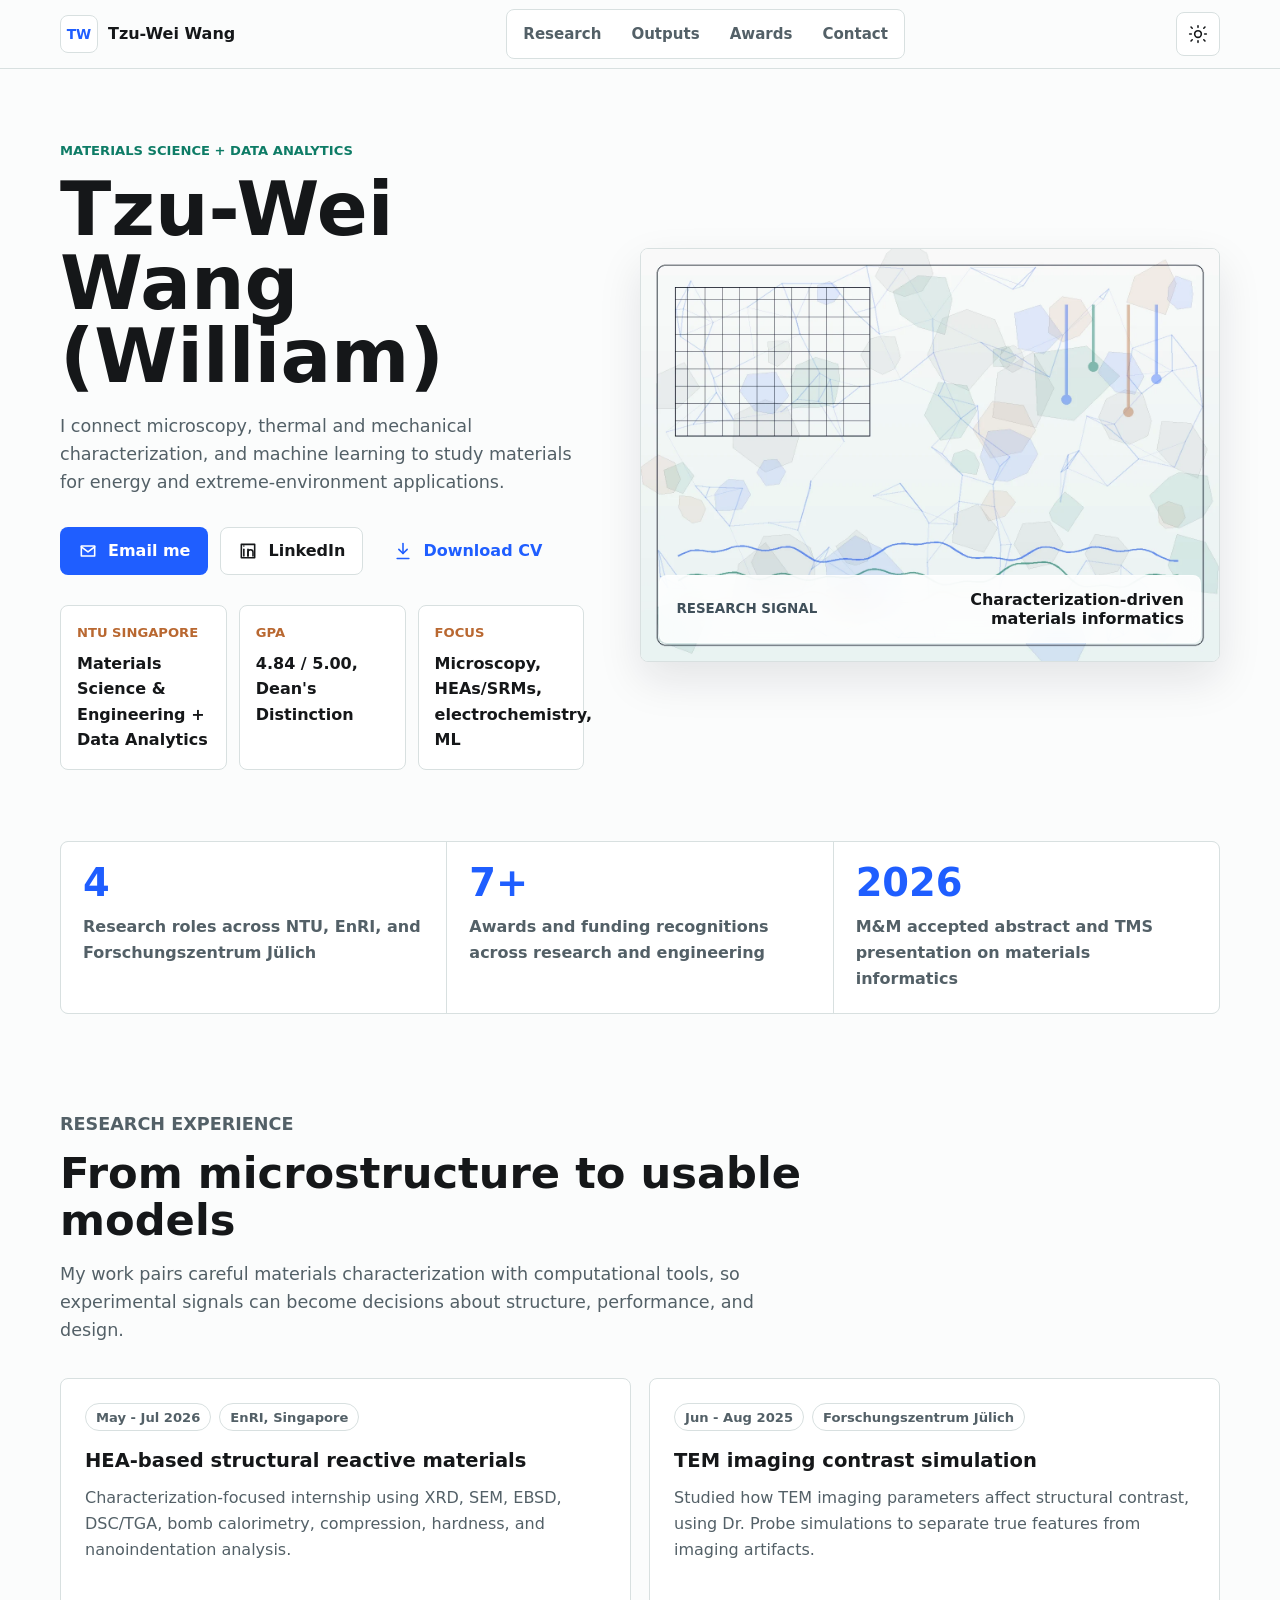
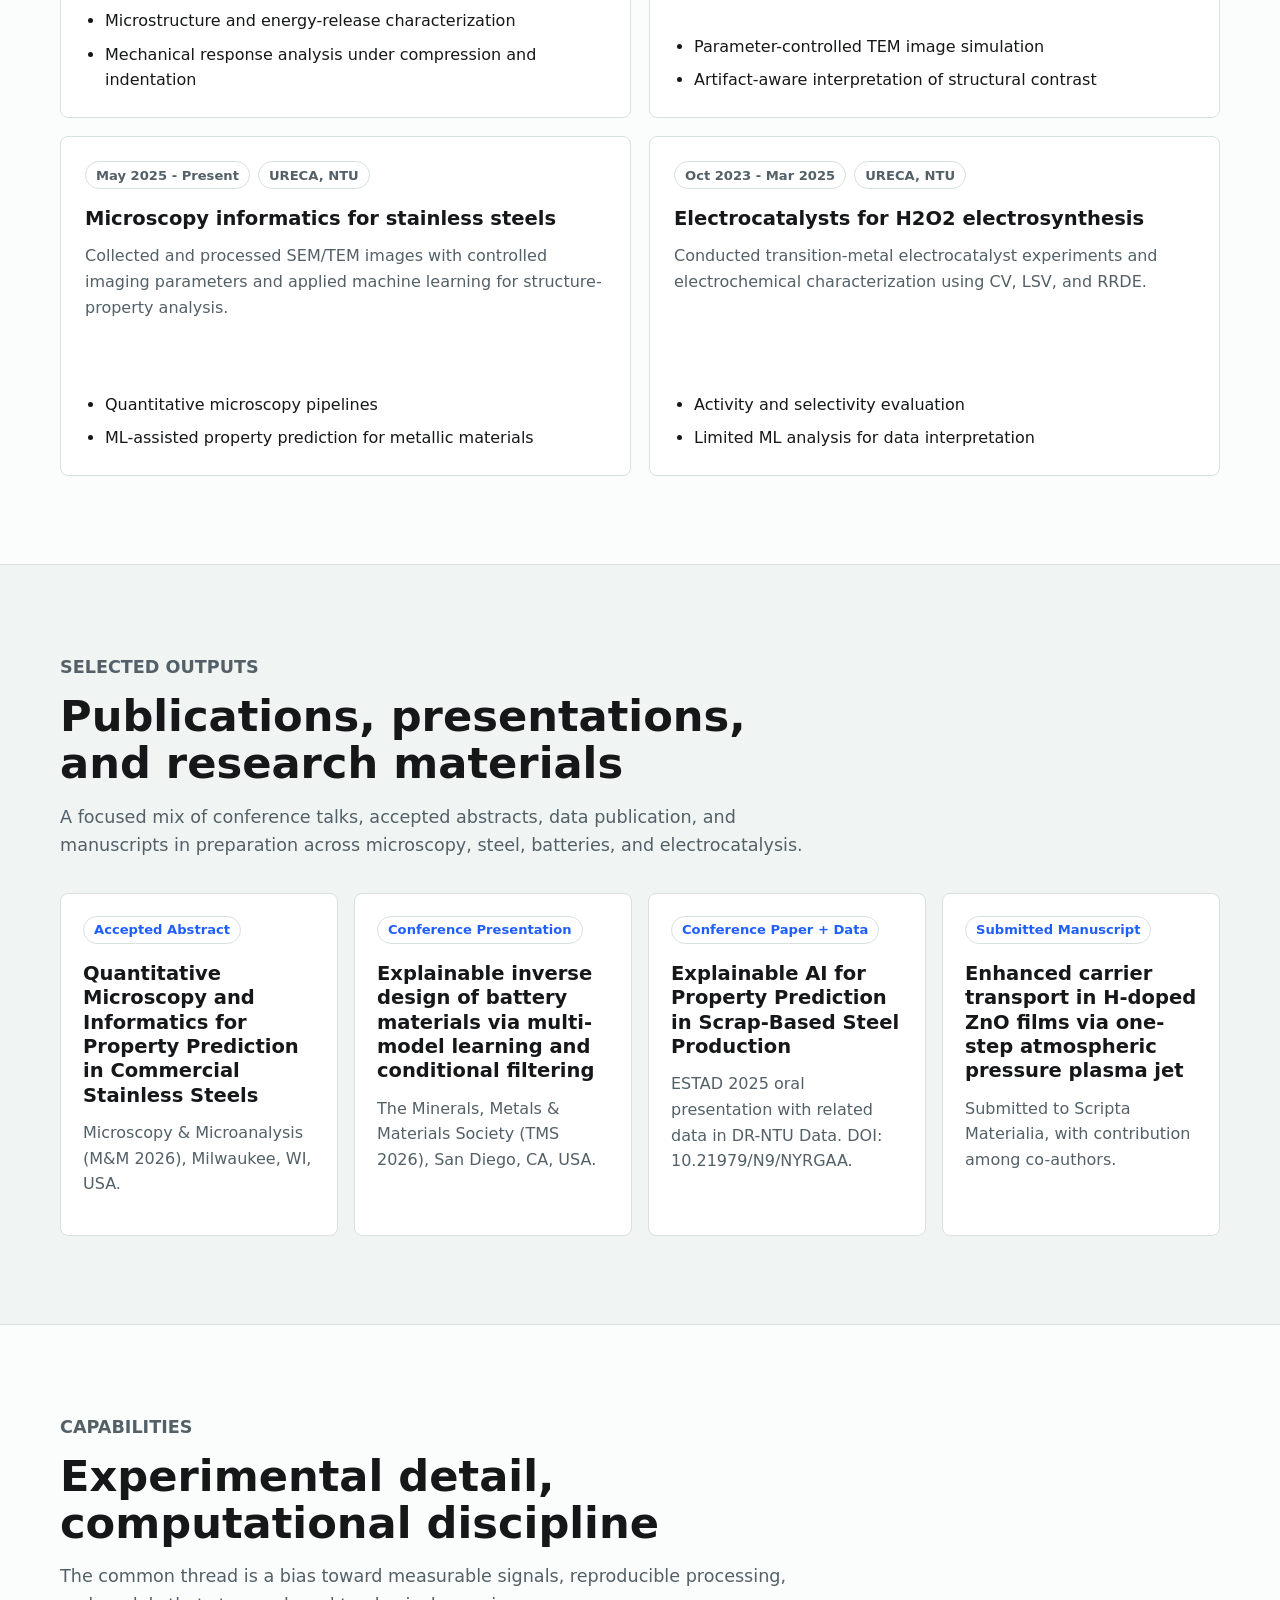
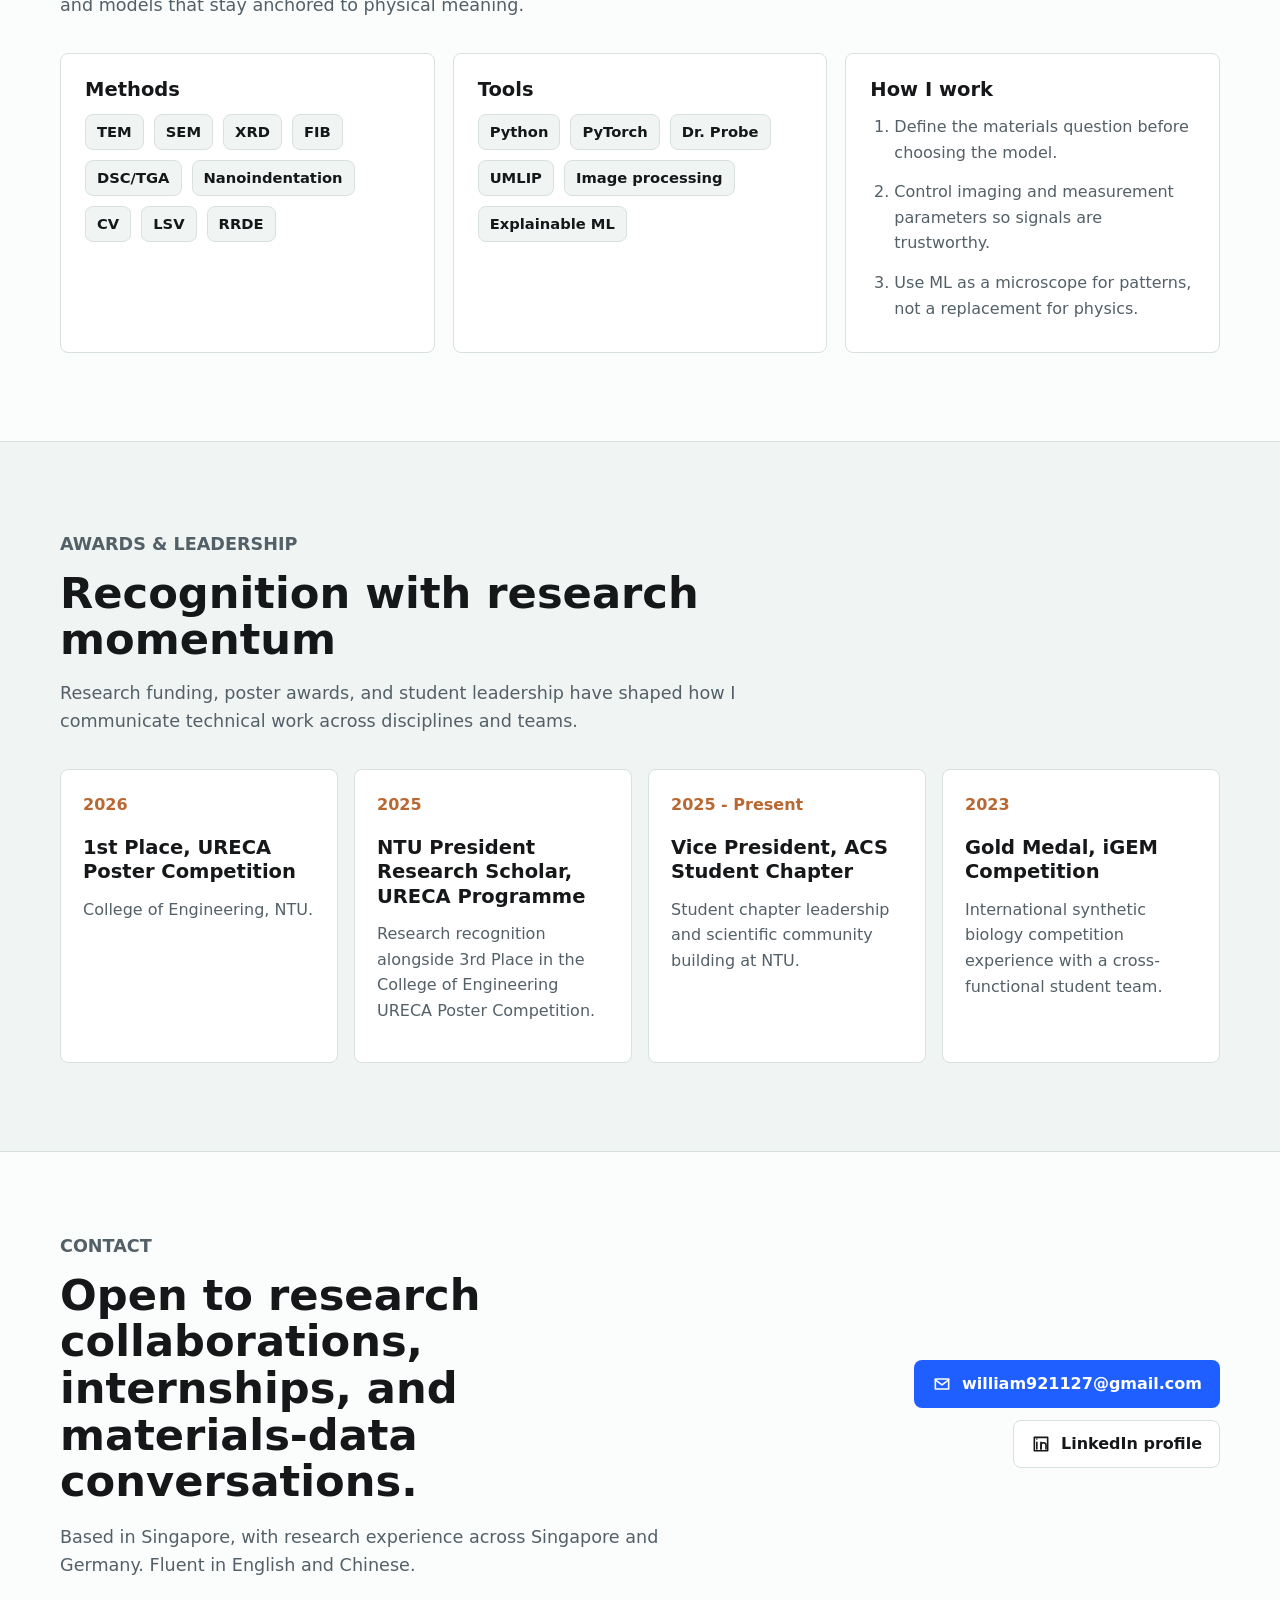
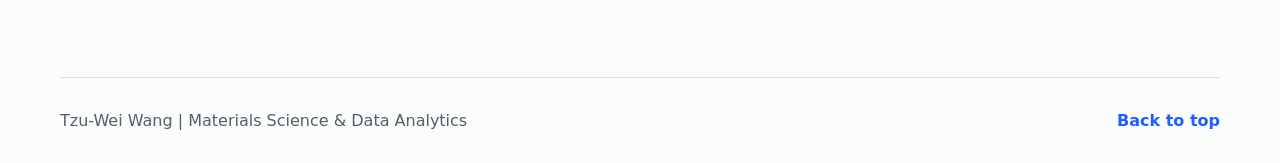
==== index.html @ bc9d13fd "Deploy personal portfolio site" ====
<!doctype html>
<html lang="en" data-theme="light">
  <head>
    <meta charset="utf-8">
    <meta name="viewport" content="width=device-width, initial-scale=1">
    <title>Tzu-Wei Wang | Materials Science & Data Analytics</title>
    <meta
      name="description"
      content="Portfolio of Tzu-Wei Wang, a Materials Science and Data Analytics student focused on microscopy, characterization, and machine learning for energy and extreme-environment materials."
    >
    <link rel="stylesheet" href="styles.css">
  </head>
  <body>
    <a class="skip-link" href="#main">Skip to main content</a>

    <header class="site-header">
      <nav class="nav-shell" aria-label="Primary navigation">
        <a class="brand" href="#top" aria-label="Tzu-Wei Wang home">
          <span class="brand-mark" aria-hidden="true">TW</span>
          <span>Tzu-Wei Wang</span>
        </a>
        <div class="nav-links" aria-label="Page sections">
          <a href="#research">Research</a>
          <a href="#outputs">Outputs</a>
          <a href="#awards">Awards</a>
          <a href="#contact">Contact</a>
        </div>
        <button class="theme-toggle" type="button" aria-label="Switch to dark theme">
          <svg class="icon-sun" viewBox="0 0 24 24" aria-hidden="true">
            <path d="M12 4V2m0 20v-2m8-8h2M2 12h2m14.95-6.95 1.41-1.41M3.64 20.36l1.41-1.41m13.9 0 1.41 1.41M3.64 3.64l1.41 1.41"></path>
            <circle cx="12" cy="12" r="4"></circle>
          </svg>
          <svg class="icon-moon" viewBox="0 0 24 24" aria-hidden="true">
            <path d="M20.4 15.4A8.5 8.5 0 0 1 8.6 3.6 8.5 8.5 0 1 0 20.4 15.4Z"></path>
          </svg>
        </button>
      </nav>
    </header>

    <main id="main">
      <section class="hero section-band" id="top" aria-labelledby="hero-title">
        <div class="hero-copy reveal">
          <p class="eyebrow">Materials Science + Data Analytics</p>
          <h1 id="hero-title">Tzu-Wei Wang (William)</h1>
          <p class="hero-lede">
            I connect microscopy, thermal and mechanical characterization, and machine learning to study materials for energy and extreme-environment applications.
          </p>
          <div class="hero-actions" aria-label="Contact and portfolio actions">
            <a class="button primary" href="mailto:william921127@gmail.com">
              <svg viewBox="0 0 24 24" aria-hidden="true"><path d="M4 6h16v12H4z"></path><path d="m4 7 8 6 8-6"></path></svg>
              Email me
            </a>
            <a class="button secondary" href="https://linkedin.com/in/tzu-wei-wang" target="_blank" rel="noreferrer">
              <svg viewBox="0 0 24 24" aria-hidden="true"><path d="M7 10v8"></path><path d="M7 6v.01"></path><path d="M12 18v-4.5a3 3 0 0 1 6 0V18"></path><path d="M12 10v8"></path><path d="M4 4h16v16H4z"></path></svg>
              LinkedIn
            </a>
            <a class="button ghost" href="assets/tsmc_CV.pdf" download>
              <svg viewBox="0 0 24 24" aria-hidden="true"><path d="M12 3v12"></path><path d="m7 10 5 5 5-5"></path><path d="M5 21h14"></path></svg>
              Download CV
            </a>
          </div>
          <dl class="hero-facts" aria-label="Profile highlights">
            <div>
              <dt>NTU Singapore</dt>
              <dd>Materials Science & Engineering + Data Analytics</dd>
            </div>
            <div>
              <dt>GPA</dt>
              <dd>4.84 / 5.00, Dean's Distinction</dd>
            </div>
            <div>
              <dt>Focus</dt>
              <dd>Microscopy, HEAs/SRMs, electrochemistry, ML</dd>
            </div>
          </dl>
        </div>
        <figure class="hero-visual reveal" aria-label="Materials characterization visual">
          <img
            src="assets/microstructure-hero.webp"
            width="1400"
            height="1000"
            alt="Abstract microscopy mesh with data traces inspired by materials characterization"
          >
          <figcaption>
            <span>Research signal</span>
            <strong>Characterization-driven materials informatics</strong>
          </figcaption>
        </figure>
      </section>

      <section class="metric-band" aria-label="Snapshot">
        <div class="metric">
          <span>4</span>
          <p>Research roles across NTU, EnRI, and Forschungszentrum J&uuml;lich</p>
        </div>
        <div class="metric">
          <span>7+</span>
          <p>Awards and funding recognitions across research and engineering</p>
        </div>
        <div class="metric">
          <span>2026</span>
          <p>M&M accepted abstract and TMS presentation on materials informatics</p>
        </div>
      </section>

      <section class="section-band" id="research" aria-labelledby="research-title">
        <div class="section-heading reveal">
          <p class="eyebrow">Research Experience</p>
          <h2 id="research-title">From microstructure to usable models</h2>
          <p>
            My work pairs careful materials characterization with computational tools, so experimental signals can become decisions about structure, performance, and design.
          </p>
        </div>
        <div class="project-grid">
          <article class="project-card reveal">
            <div class="project-meta">
              <span>May - Jul 2026</span>
              <span>EnRI, Singapore</span>
            </div>
            <h3>HEA-based structural reactive materials</h3>
            <p>
              Characterization-focused internship using XRD, SEM, EBSD, DSC/TGA, bomb calorimetry, compression, hardness, and nanoindentation analysis.
            </p>
            <ul>
              <li>Microstructure and energy-release characterization</li>
              <li>Mechanical response analysis under compression and indentation</li>
            </ul>
          </article>
          <article class="project-card reveal">
            <div class="project-meta">
              <span>Jun - Aug 2025</span>
              <span>Forschungszentrum J&uuml;lich</span>
            </div>
            <h3>TEM imaging contrast simulation</h3>
            <p>
              Studied how TEM imaging parameters affect structural contrast, using Dr. Probe simulations to separate true features from imaging artifacts.
            </p>
            <ul>
              <li>Parameter-controlled TEM image simulation</li>
              <li>Artifact-aware interpretation of structural contrast</li>
            </ul>
          </article>
          <article class="project-card reveal">
            <div class="project-meta">
              <span>May 2025 - Present</span>
              <span>URECA, NTU</span>
            </div>
            <h3>Microscopy informatics for stainless steels</h3>
            <p>
              Collected and processed SEM/TEM images with controlled imaging parameters and applied machine learning for structure-property analysis.
            </p>
            <ul>
              <li>Quantitative microscopy pipelines</li>
              <li>ML-assisted property prediction for metallic materials</li>
            </ul>
          </article>
          <article class="project-card reveal">
            <div class="project-meta">
              <span>Oct 2023 - Mar 2025</span>
              <span>URECA, NTU</span>
            </div>
            <h3>Electrocatalysts for H2O2 electrosynthesis</h3>
            <p>
              Conducted transition-metal electrocatalyst experiments and electrochemical characterization using CV, LSV, and RRDE.
            </p>
            <ul>
              <li>Activity and selectivity evaluation</li>
              <li>Limited ML analysis for data interpretation</li>
            </ul>
          </article>
        </div>
      </section>

      <section class="section-band muted" id="outputs" aria-labelledby="outputs-title">
        <div class="section-heading reveal">
          <p class="eyebrow">Selected Outputs</p>
          <h2 id="outputs-title">Publications, presentations, and research materials</h2>
          <p>
            A focused mix of conference talks, accepted abstracts, data publication, and manuscripts in preparation across microscopy, steel, batteries, and electrocatalysis.
          </p>
        </div>
        <div class="output-layout">
          <article class="output-card reveal">
            <span class="output-kind">Accepted Abstract</span>
            <h3>Quantitative Microscopy and Informatics for Property Prediction in Commercial Stainless Steels</h3>
            <p>Microscopy & Microanalysis (M&M 2026), Milwaukee, WI, USA.</p>
          </article>
          <article class="output-card reveal">
            <span class="output-kind">Conference Presentation</span>
            <h3>Explainable inverse design of battery materials via multi-model learning and conditional filtering</h3>
            <p>The Minerals, Metals & Materials Society (TMS 2026), San Diego, CA, USA.</p>
          </article>
          <article class="output-card reveal">
            <span class="output-kind">Conference Paper + Data</span>
            <h3>Explainable AI for Property Prediction in Scrap-Based Steel Production</h3>
            <p>ESTAD 2025 oral presentation with related data in DR-NTU Data. DOI: 10.21979/N9/NYRGAA.</p>
          </article>
          <article class="output-card reveal">
            <span class="output-kind">Submitted Manuscript</span>
            <h3>Enhanced carrier transport in H-doped ZnO films via one-step atmospheric pressure plasma jet</h3>
            <p>Submitted to Scripta Materialia, with contribution among co-authors.</p>
          </article>
        </div>
      </section>

      <section class="section-band capability-section" aria-labelledby="capabilities-title">
        <div class="section-heading reveal">
          <p class="eyebrow">Capabilities</p>
          <h2 id="capabilities-title">Experimental detail, computational discipline</h2>
          <p>
            The common thread is a bias toward measurable signals, reproducible processing, and models that stay anchored to physical meaning.
          </p>
        </div>
        <div class="capability-layout">
          <div class="skill-cluster reveal" aria-labelledby="methods-title">
            <h3 id="methods-title">Methods</h3>
            <div class="chips">
              <span>TEM</span>
              <span>SEM</span>
              <span>XRD</span>
              <span>FIB</span>
              <span>DSC/TGA</span>
              <span>Nanoindentation</span>
              <span>CV</span>
              <span>LSV</span>
              <span>RRDE</span>
            </div>
          </div>
          <div class="skill-cluster reveal" aria-labelledby="tools-title">
            <h3 id="tools-title">Tools</h3>
            <div class="chips">
              <span>Python</span>
              <span>PyTorch</span>
              <span>Dr. Probe</span>
              <span>UMLIP</span>
              <span>Image processing</span>
              <span>Explainable ML</span>
            </div>
          </div>
          <div class="principles reveal">
            <h3>How I work</h3>
            <ol>
              <li>Define the materials question before choosing the model.</li>
              <li>Control imaging and measurement parameters so signals are trustworthy.</li>
              <li>Use ML as a microscope for patterns, not a replacement for physics.</li>
            </ol>
          </div>
        </div>
      </section>

      <section class="section-band muted" id="awards" aria-labelledby="awards-title">
        <div class="section-heading reveal">
          <p class="eyebrow">Awards & Leadership</p>
          <h2 id="awards-title">Recognition with research momentum</h2>
          <p>
            Research funding, poster awards, and student leadership have shaped how I communicate technical work across disciplines and teams.
          </p>
        </div>
        <div class="timeline">
          <article class="timeline-item reveal">
            <time>2026</time>
            <h3>1st Place, URECA Poster Competition</h3>
            <p>College of Engineering, NTU.</p>
          </article>
          <article class="timeline-item reveal">
            <time>2025</time>
            <h3>NTU President Research Scholar, URECA Programme</h3>
            <p>Research recognition alongside 3rd Place in the College of Engineering URECA Poster Competition.</p>
          </article>
          <article class="timeline-item reveal">
            <time>2025 - Present</time>
            <h3>Vice President, ACS Student Chapter</h3>
            <p>Student chapter leadership and scientific community building at NTU.</p>
          </article>
          <article class="timeline-item reveal">
            <time>2023</time>
            <h3>Gold Medal, iGEM Competition</h3>
            <p>International synthetic biology competition experience with a cross-functional student team.</p>
          </article>
        </div>
      </section>

      <section class="contact-section" id="contact" aria-labelledby="contact-title">
        <div class="contact-copy reveal">
          <p class="eyebrow">Contact</p>
          <h2 id="contact-title">Open to research collaborations, internships, and materials-data conversations.</h2>
          <p>
            Based in Singapore, with research experience across Singapore and Germany. Fluent in English and Chinese.
          </p>
        </div>
        <div class="contact-actions reveal">
          <a class="button primary" href="mailto:william921127@gmail.com">
            <svg viewBox="0 0 24 24" aria-hidden="true"><path d="M4 6h16v12H4z"></path><path d="m4 7 8 6 8-6"></path></svg>
            william921127@gmail.com
          </a>
          <a class="button secondary" href="https://linkedin.com/in/tzu-wei-wang" target="_blank" rel="noreferrer">
            <svg viewBox="0 0 24 24" aria-hidden="true"><path d="M7 10v8"></path><path d="M7 6v.01"></path><path d="M12 18v-4.5a3 3 0 0 1 6 0V18"></path><path d="M12 10v8"></path><path d="M4 4h16v16H4z"></path></svg>
            LinkedIn profile
          </a>
        </div>
      </section>
    </main>

    <footer class="site-footer">
      <p>Tzu-Wei Wang | Materials Science & Data Analytics</p>
      <a href="#top">Back to top</a>
    </footer>

    <script src="script.js"></script>
  </body>
</html>
---- styles.css ----
:root {
  color-scheme: light;
  --bg: #fbfcfc;
  --surface: #ffffff;
  --surface-2: #f0f5f4;
  --ink: #151719;
  --muted-ink: #536067;
  --line: #d8e0e0;
  --primary: #1f5eff;
  --primary-strong: #1748c7;
  --teal: #0e7c66;
  --copper: #b96831;
  --focus: #111827;
  --shadow: 0 18px 44px rgba(17, 24, 39, 0.1);
  --max: 1160px;
  --header-h: 68px;
}

[data-theme="dark"] {
  color-scheme: dark;
  --bg: #111414;
  --surface: #171b1c;
  --surface-2: #202828;
  --ink: #f6f8f8;
  --muted-ink: #b6c1c1;
  --line: #344041;
  --primary: #78a3ff;
  --primary-strong: #a9c2ff;
  --teal: #65d6bf;
  --copper: #e1a06d;
  --focus: #f8fafc;
  --shadow: 0 20px 52px rgba(0, 0, 0, 0.3);
}

* {
  box-sizing: border-box;
}

html {
  scroll-behavior: smooth;
}

body {
  margin: 0;
  background: var(--bg);
  color: var(--ink);
  font-family: Inter, ui-sans-serif, system-ui, -apple-system, BlinkMacSystemFont, "Segoe UI", sans-serif;
  font-size: 16px;
  line-height: 1.6;
  letter-spacing: 0;
  text-rendering: optimizeLegibility;
}

body::selection {
  background: rgba(31, 94, 255, 0.18);
}

a {
  color: inherit;
  text-decoration: none;
}

img,
svg {
  display: block;
}

button,
a {
  -webkit-tap-highlight-color: transparent;
}

button {
  font: inherit;
}

.skip-link {
  position: fixed;
  top: 12px;
  left: 12px;
  z-index: 1000;
  transform: translateY(-160%);
  background: var(--ink);
  color: var(--bg);
  padding: 10px 14px;
  border-radius: 6px;
  transition: transform 180ms ease;
}

.skip-link:focus {
  transform: translateY(0);
  outline: 3px solid var(--primary);
  outline-offset: 3px;
}

.site-header {
  position: sticky;
  top: 0;
  z-index: 50;
  min-height: var(--header-h);
  background: var(--bg);
  background: color-mix(in srgb, var(--bg) 86%, transparent);
  border-bottom: 1px solid var(--line);
  backdrop-filter: blur(16px);
}

.nav-shell {
  width: min(var(--max), calc(100% - 32px));
  min-height: var(--header-h);
  margin: 0 auto;
  display: flex;
  align-items: center;
  justify-content: space-between;
  gap: 24px;
}

.brand {
  display: inline-flex;
  align-items: center;
  gap: 10px;
  min-height: 44px;
  font-weight: 700;
}

.brand-mark {
  width: 38px;
  height: 38px;
  display: grid;
  place-items: center;
  border: 1px solid var(--line);
  border-radius: 8px;
  background: var(--surface);
  color: var(--primary);
  font-size: 0.86rem;
  font-weight: 800;
}

.nav-links {
  display: flex;
  align-items: center;
  justify-content: center;
  gap: 6px;
  padding: 4px;
  border: 1px solid var(--line);
  border-radius: 8px;
  background: var(--surface);
}

.nav-links a {
  min-height: 40px;
  display: inline-flex;
  align-items: center;
  padding: 0 12px;
  border-radius: 6px;
  color: var(--muted-ink);
  font-size: 0.94rem;
  font-weight: 650;
  transition: color 180ms ease, background 180ms ease;
}

.nav-links a:hover,
.nav-links a:focus-visible,
.nav-links a.is-active {
  color: var(--ink);
  background: var(--surface-2);
}

.theme-toggle {
  width: 44px;
  height: 44px;
  border: 1px solid var(--line);
  border-radius: 8px;
  display: grid;
  place-items: center;
  background: var(--surface);
  color: var(--ink);
  cursor: pointer;
  transition: border-color 180ms ease, background 180ms ease, transform 180ms ease;
}

.theme-toggle:hover {
  border-color: var(--primary);
}

.theme-toggle:active {
  transform: scale(0.97);
}

.theme-toggle svg,
.button svg {
  width: 20px;
  height: 20px;
  fill: none;
  stroke: currentColor;
  stroke-linecap: round;
  stroke-linejoin: round;
  stroke-width: 1.9;
}

[data-theme="light"] .icon-moon,
[data-theme="dark"] .icon-sun {
  display: none;
}

:focus-visible {
  outline: 3px solid var(--primary);
  outline-offset: 3px;
}

.section-band,
.metric-band,
.contact-section,
.site-footer {
  width: min(var(--max), calc(100% - 32px));
  margin: 0 auto;
}

.section-band {
  padding: 88px 0;
}

.section-band.muted {
  width: 100%;
  max-width: none;
  padding-left: max(16px, calc((100% - var(--max)) / 2));
  padding-right: max(16px, calc((100% - var(--max)) / 2));
  background: var(--surface-2);
  border-top: 1px solid var(--line);
  border-bottom: 1px solid var(--line);
}

.hero {
  min-height: calc(100dvh - 128px);
  display: grid;
  grid-template-columns: minmax(0, 0.95fr) minmax(360px, 1.05fr);
  align-items: center;
  gap: 56px;
  padding-top: 56px;
  padding-bottom: 56px;
}

.eyebrow {
  margin: 0 0 12px;
  color: var(--teal);
  font-size: 0.82rem;
  font-weight: 800;
  text-transform: uppercase;
}

h1,
h2,
h3,
p {
  margin-top: 0;
}

h1 {
  max-width: 11ch;
  margin-bottom: 18px;
  font-size: 4.7rem;
  line-height: 0.98;
  letter-spacing: 0;
}

h2 {
  margin-bottom: 16px;
  font-size: 2.7rem;
  line-height: 1.08;
  letter-spacing: 0;
}

h3 {
  margin-bottom: 12px;
  font-size: 1.22rem;
  line-height: 1.25;
  letter-spacing: 0;
}

.hero-lede,
.section-heading p,
.contact-copy p {
  max-width: 68ch;
  color: var(--muted-ink);
  font-size: 1.1rem;
}

.hero-actions,
.contact-actions {
  display: flex;
  flex-wrap: wrap;
  gap: 12px;
  margin: 30px 0;
}

.button {
  min-height: 48px;
  display: inline-flex;
  align-items: center;
  justify-content: center;
  gap: 10px;
  padding: 0 17px;
  border: 1px solid transparent;
  border-radius: 8px;
  font-weight: 760;
  cursor: pointer;
  transition: transform 180ms ease, border-color 180ms ease, background 180ms ease, color 180ms ease;
}

.button:hover {
  transform: translateY(-1px);
}

.button:active {
  transform: translateY(0) scale(0.99);
}

.button.primary {
  background: var(--primary);
  color: #ffffff;
}

[data-theme="dark"] .button.primary {
  color: #111414;
}

.button.primary:hover {
  background: var(--primary-strong);
}

.button.secondary {
  border-color: var(--line);
  background: var(--surface);
  color: var(--ink);
}

.button.secondary:hover,
.button.ghost:hover {
  border-color: var(--primary);
}

.button.ghost {
  border-color: transparent;
  color: var(--primary);
}

.hero-facts {
  display: grid;
  grid-template-columns: repeat(3, minmax(0, 1fr));
  gap: 12px;
  margin: 0;
}

.hero-facts div {
  min-height: 130px;
  padding: 16px;
  border: 1px solid var(--line);
  border-radius: 8px;
  background: var(--surface);
}

.hero-facts dt {
  color: var(--copper);
  font-size: 0.82rem;
  font-weight: 800;
  text-transform: uppercase;
}

.hero-facts dd {
  margin: 8px 0 0;
  font-weight: 650;
}

.hero-visual {
  position: relative;
  margin: 0;
  overflow: hidden;
  border: 1px solid var(--line);
  border-radius: 8px;
  background: var(--surface);
  box-shadow: var(--shadow);
}

.hero-visual img {
  width: 100%;
  height: auto;
  aspect-ratio: 7 / 5;
  object-fit: cover;
}

.hero-visual figcaption {
  position: absolute;
  left: 18px;
  right: 18px;
  bottom: 18px;
  display: flex;
  align-items: center;
  justify-content: space-between;
  gap: 16px;
  min-height: 64px;
  padding: 14px 16px;
  border: 1px solid rgba(255, 255, 255, 0.52);
  border-radius: 8px;
  background: rgba(255, 255, 255, 0.86);
  color: #151719;
  backdrop-filter: blur(14px);
}

.hero-visual figcaption span {
  color: #40505a;
  font-size: 0.84rem;
  font-weight: 800;
  text-transform: uppercase;
}

.hero-visual figcaption strong {
  max-width: 24ch;
  text-align: right;
  line-height: 1.2;
}

.metric-band {
  display: grid;
  grid-template-columns: repeat(3, minmax(0, 1fr));
  gap: 1px;
  margin-bottom: 8px;
  border: 1px solid var(--line);
  border-radius: 8px;
  overflow: hidden;
  background: var(--line);
}

.metric {
  min-height: 150px;
  padding: 22px;
  background: var(--surface);
}

.metric span {
  display: block;
  color: var(--primary);
  font-size: 2.4rem;
  line-height: 1;
  font-weight: 850;
}

.metric p {
  margin: 12px 0 0;
  color: var(--muted-ink);
  font-weight: 620;
}

.section-heading {
  max-width: 760px;
  margin-bottom: 34px;
}

.project-grid {
  display: grid;
  grid-template-columns: repeat(2, minmax(0, 1fr));
  gap: 18px;
}

.project-card,
.output-card,
.skill-cluster,
.principles,
.timeline-item {
  border: 1px solid var(--line);
  border-radius: 8px;
  background: var(--surface);
}

.project-card {
  min-height: 340px;
  display: flex;
  flex-direction: column;
  padding: 24px;
  transition: transform 220ms ease, border-color 220ms ease, box-shadow 220ms ease;
}

.project-card:hover {
  transform: translateY(-3px);
  border-color: var(--primary);
  border-color: color-mix(in srgb, var(--primary) 52%, var(--line));
  box-shadow: var(--shadow);
}

.project-meta {
  display: flex;
  flex-wrap: wrap;
  gap: 8px;
  margin-bottom: 18px;
}

.project-meta span,
.output-kind {
  display: inline-flex;
  align-items: center;
  min-height: 28px;
  padding: 0 10px;
  border: 1px solid var(--line);
  border-radius: 999px;
  color: var(--muted-ink);
  font-size: 0.82rem;
  font-weight: 750;
}

.project-card p,
.output-card p,
.timeline-item p,
.principles li {
  color: var(--muted-ink);
}

.project-card ul {
  margin: auto 0 0;
  padding-left: 20px;
  color: var(--ink);
}

.project-card li + li {
  margin-top: 8px;
}

.output-layout {
  display: grid;
  grid-template-columns: repeat(4, minmax(0, 1fr));
  gap: 16px;
}

.output-card {
  min-height: 280px;
  padding: 22px;
}

.output-kind {
  margin-bottom: 18px;
  color: var(--primary);
}

.capability-layout {
  display: grid;
  grid-template-columns: repeat(3, minmax(0, 1fr));
  gap: 18px;
}

.skill-cluster,
.principles {
  min-height: 300px;
  padding: 24px;
}

.chips {
  display: flex;
  flex-wrap: wrap;
  gap: 10px;
}

.chips span {
  display: inline-flex;
  align-items: center;
  min-height: 36px;
  padding: 0 11px;
  border: 1px solid var(--line);
  border-radius: 8px;
  background: var(--surface-2);
  color: var(--ink);
  font-size: 0.92rem;
  font-weight: 680;
}

.principles ol {
  margin: 0;
  padding-left: 24px;
}

.principles li + li {
  margin-top: 14px;
}

.timeline {
  display: grid;
  grid-template-columns: repeat(4, minmax(0, 1fr));
  gap: 16px;
}

.timeline-item {
  min-height: 260px;
  padding: 22px;
}

.timeline-item time {
  display: inline-block;
  margin-bottom: 18px;
  color: var(--copper);
  font-weight: 820;
}

.contact-section {
  display: grid;
  grid-template-columns: minmax(0, 1fr) minmax(280px, 0.72fr);
  gap: 42px;
  align-items: center;
  padding: 80px 0;
}

.contact-copy h2 {
  margin-bottom: 18px;
}

.contact-actions {
  justify-content: flex-end;
}

.site-footer {
  min-height: 86px;
  display: flex;
  align-items: center;
  justify-content: space-between;
  gap: 18px;
  border-top: 1px solid var(--line);
  color: var(--muted-ink);
}

.site-footer p {
  margin: 0;
}

.site-footer a {
  min-height: 44px;
  display: inline-flex;
  align-items: center;
  color: var(--primary);
  font-weight: 750;
}

.reveal {
  opacity: 1;
  transform: none;
  transition: opacity 420ms ease, transform 420ms ease;
}

.reveal.is-visible {
  opacity: 1;
  transform: translateY(0);
}

@media (max-width: 1040px) {
  .hero {
    grid-template-columns: 1fr;
    min-height: auto;
  }

  h1 {
    max-width: 13ch;
    font-size: 4rem;
  }

  .hero-facts,
  .metric-band,
  .capability-layout,
  .timeline {
    grid-template-columns: repeat(2, minmax(0, 1fr));
  }

  .output-layout {
    grid-template-columns: repeat(2, minmax(0, 1fr));
  }
}

@media (max-width: 760px) {
  :root {
    --header-h: 62px;
  }

  .nav-shell {
    width: min(100% - 24px, var(--max));
    gap: 10px;
  }

  .brand span:last-child {
    display: none;
  }

  .nav-links {
    overflow-x: hidden;
    justify-content: flex-start;
    max-width: calc(100vw - 96px);
    scrollbar-width: none;
    gap: 2px;
  }

  .nav-links::-webkit-scrollbar {
    display: none;
  }

  .nav-links a {
    padding: 0 7px;
    font-size: 0.78rem;
    white-space: nowrap;
  }

  .section-band {
    padding: 64px 0;
  }

  .hero {
    padding-top: 40px;
    padding-bottom: 42px;
    gap: 34px;
  }

  h1 {
    max-width: 11ch;
    font-size: 3.05rem;
  }

  h2 {
    font-size: 2.05rem;
  }

  .hero-lede,
  .section-heading p,
  .contact-copy p {
    font-size: 1rem;
  }

  .hero-actions,
  .contact-actions {
    flex-direction: column;
    align-items: stretch;
  }

  .button {
    width: 100%;
  }

  .hero-facts,
  .metric-band,
  .project-grid,
  .output-layout,
  .capability-layout,
  .timeline,
  .contact-section {
    grid-template-columns: 1fr;
  }

  .hero-facts div,
  .metric,
  .project-card,
  .output-card,
  .skill-cluster,
  .principles,
  .timeline-item {
    min-height: auto;
  }

  .hero-visual figcaption {
    position: static;
    border: 0;
    border-top: 1px solid var(--line);
    border-radius: 0;
    background: var(--surface);
    color: var(--ink);
    backdrop-filter: none;
  }

  .hero-visual figcaption span {
    color: var(--muted-ink);
  }

  .contact-actions {
    justify-content: flex-start;
  }

  .site-footer {
    padding: 20px 0;
    flex-direction: column;
    align-items: flex-start;
  }
}

@media (max-width: 420px) {
  .section-band,
  .metric-band,
  .contact-section,
  .site-footer {
    width: min(var(--max), calc(100% - 24px));
  }

  .section-band.muted {
    padding-left: 12px;
    padding-right: 12px;
  }

  h1 {
    font-size: 2.62rem;
  }

  h2 {
    font-size: 1.86rem;
  }

  .hero-visual figcaption {
    display: block;
  }

  .hero-visual figcaption strong {
    display: block;
    max-width: none;
    margin-top: 4px;
    text-align: left;
  }
}

@media (prefers-reduced-motion: reduce) {
  html {
    scroll-behavior: auto;
  }

  *,
  *::before,
  *::after {
    animation-duration: 1ms !important;
    animation-iteration-count: 1 !important;
    scroll-behavior: auto !important;
    transition-duration: 1ms !important;
  }

  .reveal {
    opacity: 1;
    transform: none;
  }
}
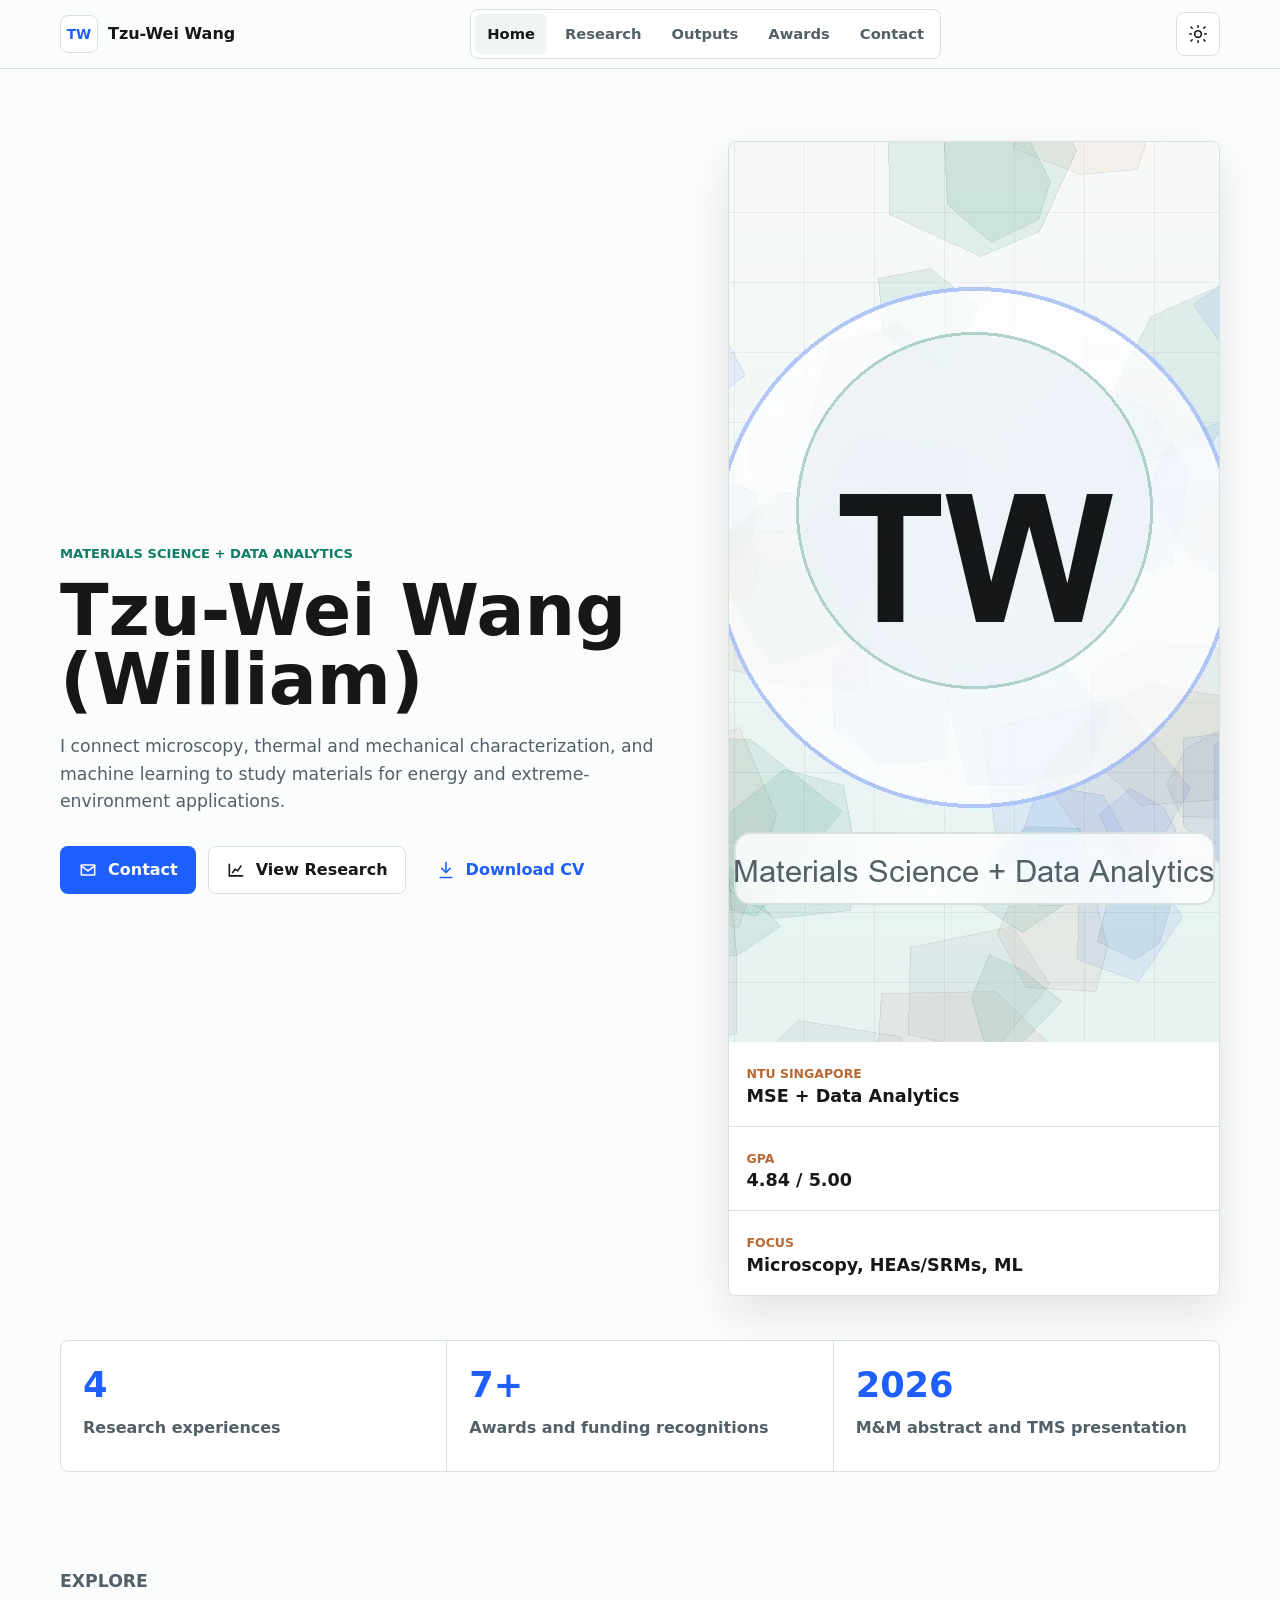
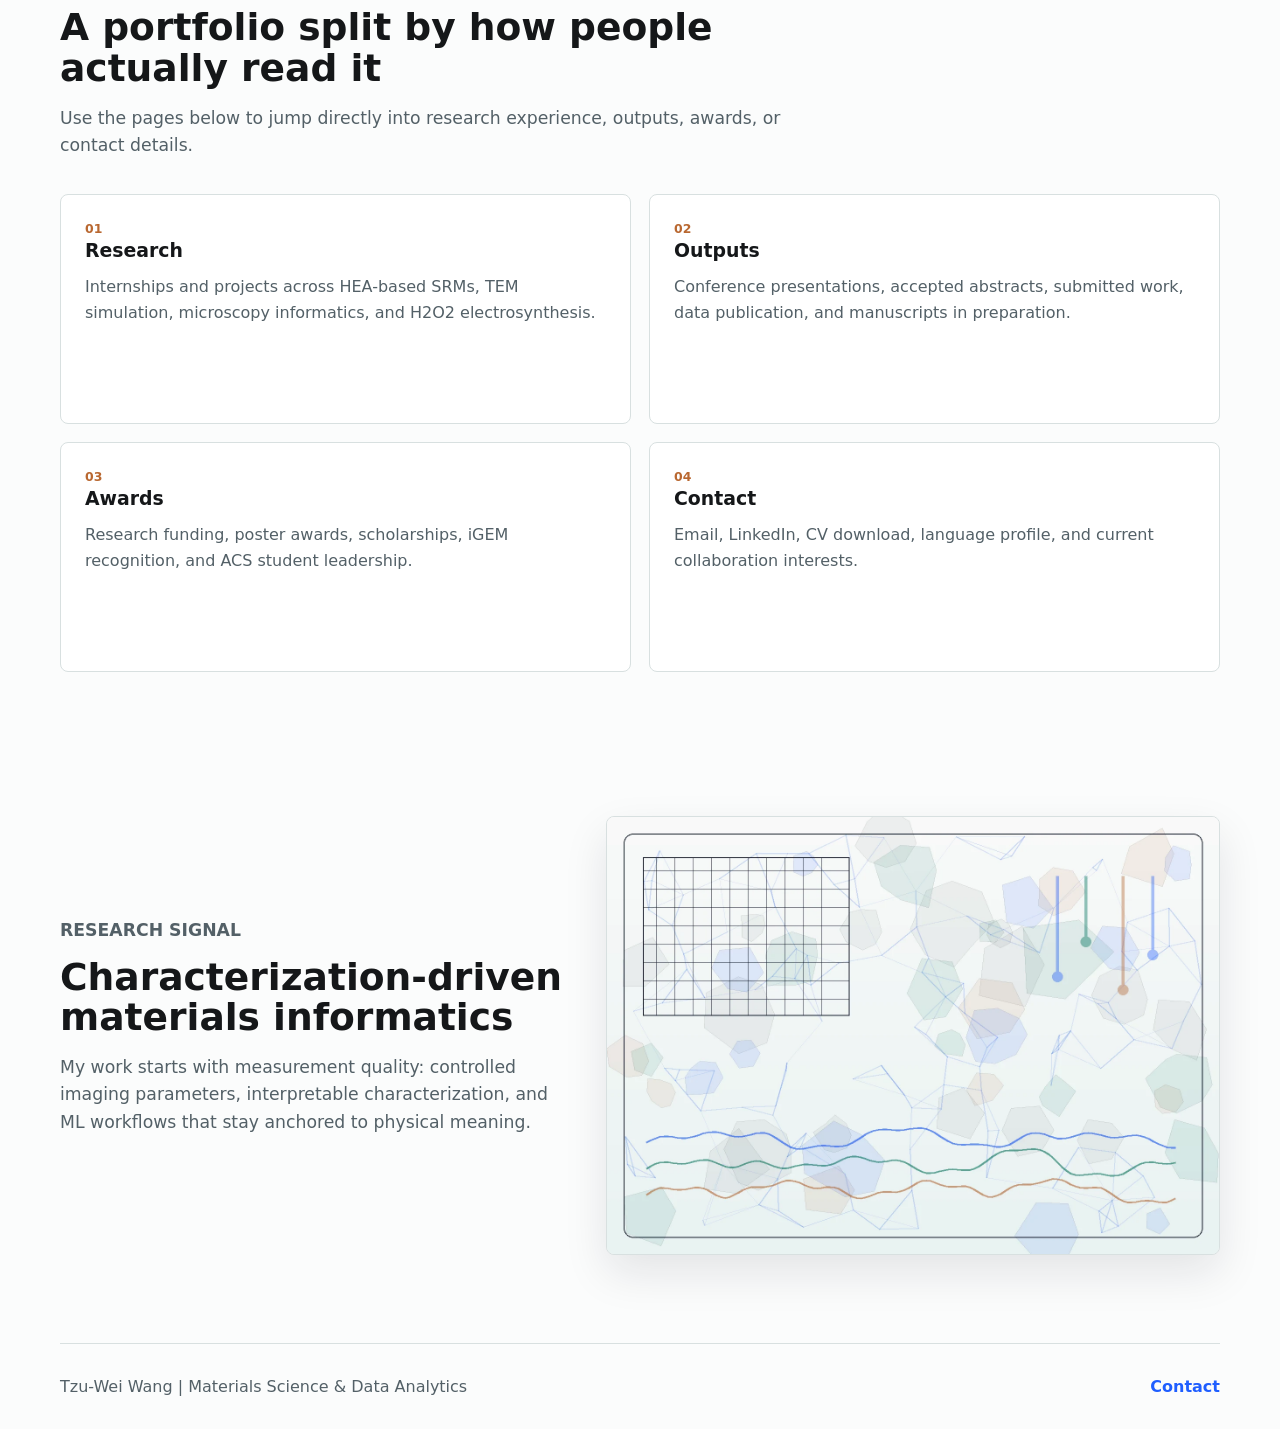
==== commit 3ef6c2c8: "Split portfolio into multiple pages" ====
--- a/index.html
+++ b/index.html
@@ -4,308 +4,134 @@
     <meta charset="utf-8">
     <meta name="viewport" content="width=device-width, initial-scale=1">
     <title>Tzu-Wei Wang | Materials Science & Data Analytics</title>
-    <meta
-      name="description"
-      content="Portfolio of Tzu-Wei Wang, a Materials Science and Data Analytics student focused on microscopy, characterization, and machine learning for energy and extreme-environment materials."
-    >
+    <meta name="description" content="Portfolio of Tzu-Wei Wang, focused on materials characterization, microscopy, and machine learning for energy and extreme-environment materials.">
     <link rel="stylesheet" href="styles.css">
   </head>
   <body>
     <a class="skip-link" href="#main">Skip to main content</a>
-
     <header class="site-header">
       <nav class="nav-shell" aria-label="Primary navigation">
-        <a class="brand" href="#top" aria-label="Tzu-Wei Wang home">
+        <a class="brand" href="index.html" aria-label="Tzu-Wei Wang home">
           <span class="brand-mark" aria-hidden="true">TW</span>
           <span>Tzu-Wei Wang</span>
         </a>
-        <div class="nav-links" aria-label="Page sections">
-          <a href="#research">Research</a>
-          <a href="#outputs">Outputs</a>
-          <a href="#awards">Awards</a>
-          <a href="#contact">Contact</a>
+        <div class="nav-links" aria-label="Portfolio pages">
+          <a href="index.html">Home</a>
+          <a href="research.html">Research</a>
+          <a href="outputs.html">Outputs</a>
+          <a href="awards.html">Awards</a>
+          <a href="contact.html">Contact</a>
         </div>
         <button class="theme-toggle" type="button" aria-label="Switch to dark theme">
-          <svg class="icon-sun" viewBox="0 0 24 24" aria-hidden="true">
-            <path d="M12 4V2m0 20v-2m8-8h2M2 12h2m14.95-6.95 1.41-1.41M3.64 20.36l1.41-1.41m13.9 0 1.41 1.41M3.64 3.64l1.41 1.41"></path>
-            <circle cx="12" cy="12" r="4"></circle>
-          </svg>
-          <svg class="icon-moon" viewBox="0 0 24 24" aria-hidden="true">
-            <path d="M20.4 15.4A8.5 8.5 0 0 1 8.6 3.6 8.5 8.5 0 1 0 20.4 15.4Z"></path>
-          </svg>
+          <svg class="icon-sun" viewBox="0 0 24 24" aria-hidden="true"><path d="M12 4V2m0 20v-2m8-8h2M2 12h2m14.95-6.95 1.41-1.41M3.64 20.36l1.41-1.41m13.9 0 1.41 1.41M3.64 3.64l1.41 1.41"></path><circle cx="12" cy="12" r="4"></circle></svg>
+          <svg class="icon-moon" viewBox="0 0 24 24" aria-hidden="true"><path d="M20.4 15.4A8.5 8.5 0 0 1 8.6 3.6 8.5 8.5 0 1 0 20.4 15.4Z"></path></svg>
         </button>
       </nav>
     </header>
 
     <main id="main">
-      <section class="hero section-band" id="top" aria-labelledby="hero-title">
-        <div class="hero-copy reveal">
+      <section class="hero split-hero" aria-labelledby="hero-title">
+        <div class="hero-copy">
           <p class="eyebrow">Materials Science + Data Analytics</p>
           <h1 id="hero-title">Tzu-Wei Wang (William)</h1>
-          <p class="hero-lede">
+          <p class="lede">
             I connect microscopy, thermal and mechanical characterization, and machine learning to study materials for energy and extreme-environment applications.
           </p>
-          <div class="hero-actions" aria-label="Contact and portfolio actions">
-            <a class="button primary" href="mailto:william921127@gmail.com">
+          <div class="action-row" aria-label="Primary actions">
+            <a class="button primary" href="contact.html">
               <svg viewBox="0 0 24 24" aria-hidden="true"><path d="M4 6h16v12H4z"></path><path d="m4 7 8 6 8-6"></path></svg>
-              Email me
+              Contact
             </a>
-            <a class="button secondary" href="https://linkedin.com/in/tzu-wei-wang" target="_blank" rel="noreferrer">
-              <svg viewBox="0 0 24 24" aria-hidden="true"><path d="M7 10v8"></path><path d="M7 6v.01"></path><path d="M12 18v-4.5a3 3 0 0 1 6 0V18"></path><path d="M12 10v8"></path><path d="M4 4h16v16H4z"></path></svg>
-              LinkedIn
+            <a class="button secondary" href="research.html">
+              <svg viewBox="0 0 24 24" aria-hidden="true"><path d="M4 19V5"></path><path d="M4 19h16"></path><path d="m8 15 3-4 3 2 4-6"></path></svg>
+              View Research
             </a>
             <a class="button ghost" href="assets/tsmc_CV.pdf" download>
               <svg viewBox="0 0 24 24" aria-hidden="true"><path d="M12 3v12"></path><path d="m7 10 5 5 5-5"></path><path d="M5 21h14"></path></svg>
               Download CV
             </a>
           </div>
-          <dl class="hero-facts" aria-label="Profile highlights">
+        </div>
+        <div class="profile-panel" aria-label="Profile summary">
+          <img class="profile-image" src="assets/profile-placeholder.webp" width="900" height="900" alt="Tzu-Wei Wang profile visual with initials">
+          <div class="profile-facts">
             <div>
-              <dt>NTU Singapore</dt>
-              <dd>Materials Science & Engineering + Data Analytics</dd>
+              <span>NTU Singapore</span>
+              <strong>MSE + Data Analytics</strong>
             </div>
             <div>
-              <dt>GPA</dt>
-              <dd>4.84 / 5.00, Dean's Distinction</dd>
+              <span>GPA</span>
+              <strong>4.84 / 5.00</strong>
             </div>
             <div>
-              <dt>Focus</dt>
-              <dd>Microscopy, HEAs/SRMs, electrochemistry, ML</dd>
+              <span>Focus</span>
+              <strong>Microscopy, HEAs/SRMs, ML</strong>
             </div>
-          </dl>
-        </div>
-        <figure class="hero-visual reveal" aria-label="Materials characterization visual">
-          <img
-            src="assets/microstructure-hero.webp"
-            width="1400"
-            height="1000"
-            alt="Abstract microscopy mesh with data traces inspired by materials characterization"
-          >
-          <figcaption>
-            <span>Research signal</span>
-            <strong>Characterization-driven materials informatics</strong>
-          </figcaption>
-        </figure>
-      </section>
-
-      <section class="metric-band" aria-label="Snapshot">
-        <div class="metric">
-          <span>4</span>
-          <p>Research roles across NTU, EnRI, and Forschungszentrum J&uuml;lich</p>
-        </div>
-        <div class="metric">
-          <span>7+</span>
-          <p>Awards and funding recognitions across research and engineering</p>
-        </div>
-        <div class="metric">
-          <span>2026</span>
-          <p>M&M accepted abstract and TMS presentation on materials informatics</p>
-        </div>
-      </section>
-
-      <section class="section-band" id="research" aria-labelledby="research-title">
-        <div class="section-heading reveal">
-          <p class="eyebrow">Research Experience</p>
-          <h2 id="research-title">From microstructure to usable models</h2>
-          <p>
-            My work pairs careful materials characterization with computational tools, so experimental signals can become decisions about structure, performance, and design.
-          </p>
-        </div>
-        <div class="project-grid">
-          <article class="project-card reveal">
-            <div class="project-meta">
-              <span>May - Jul 2026</span>
-              <span>EnRI, Singapore</span>
-            </div>
-            <h3>HEA-based structural reactive materials</h3>
-            <p>
-              Characterization-focused internship using XRD, SEM, EBSD, DSC/TGA, bomb calorimetry, compression, hardness, and nanoindentation analysis.
-            </p>
-            <ul>
-              <li>Microstructure and energy-release characterization</li>
-              <li>Mechanical response analysis under compression and indentation</li>
-            </ul>
-          </article>
-          <article class="project-card reveal">
-            <div class="project-meta">
-              <span>Jun - Aug 2025</span>
-              <span>Forschungszentrum J&uuml;lich</span>
-            </div>
-            <h3>TEM imaging contrast simulation</h3>
-            <p>
-              Studied how TEM imaging parameters affect structural contrast, using Dr. Probe simulations to separate true features from imaging artifacts.
-            </p>
-            <ul>
-              <li>Parameter-controlled TEM image simulation</li>
-              <li>Artifact-aware interpretation of structural contrast</li>
-            </ul>
-          </article>
-          <article class="project-card reveal">
-            <div class="project-meta">
-              <span>May 2025 - Present</span>
-              <span>URECA, NTU</span>
-            </div>
-            <h3>Microscopy informatics for stainless steels</h3>
-            <p>
-              Collected and processed SEM/TEM images with controlled imaging parameters and applied machine learning for structure-property analysis.
-            </p>
-            <ul>
-              <li>Quantitative microscopy pipelines</li>
-              <li>ML-assisted property prediction for metallic materials</li>
-            </ul>
-          </article>
-          <article class="project-card reveal">
-            <div class="project-meta">
-              <span>Oct 2023 - Mar 2025</span>
-              <span>URECA, NTU</span>
-            </div>
-            <h3>Electrocatalysts for H2O2 electrosynthesis</h3>
-            <p>
-              Conducted transition-metal electrocatalyst experiments and electrochemical characterization using CV, LSV, and RRDE.
-            </p>
-            <ul>
-              <li>Activity and selectivity evaluation</li>
-              <li>Limited ML analysis for data interpretation</li>
-            </ul>
-          </article>
-        </div>
-      </section>
-
-      <section class="section-band muted" id="outputs" aria-labelledby="outputs-title">
-        <div class="section-heading reveal">
-          <p class="eyebrow">Selected Outputs</p>
-          <h2 id="outputs-title">Publications, presentations, and research materials</h2>
-          <p>
-            A focused mix of conference talks, accepted abstracts, data publication, and manuscripts in preparation across microscopy, steel, batteries, and electrocatalysis.
-          </p>
-        </div>
-        <div class="output-layout">
-          <article class="output-card reveal">
-            <span class="output-kind">Accepted Abstract</span>
-            <h3>Quantitative Microscopy and Informatics for Property Prediction in Commercial Stainless Steels</h3>
-            <p>Microscopy & Microanalysis (M&M 2026), Milwaukee, WI, USA.</p>
-          </article>
-          <article class="output-card reveal">
-            <span class="output-kind">Conference Presentation</span>
-            <h3>Explainable inverse design of battery materials via multi-model learning and conditional filtering</h3>
-            <p>The Minerals, Metals & Materials Society (TMS 2026), San Diego, CA, USA.</p>
-          </article>
-          <article class="output-card reveal">
-            <span class="output-kind">Conference Paper + Data</span>
-            <h3>Explainable AI for Property Prediction in Scrap-Based Steel Production</h3>
-            <p>ESTAD 2025 oral presentation with related data in DR-NTU Data. DOI: 10.21979/N9/NYRGAA.</p>
-          </article>
-          <article class="output-card reveal">
-            <span class="output-kind">Submitted Manuscript</span>
-            <h3>Enhanced carrier transport in H-doped ZnO films via one-step atmospheric pressure plasma jet</h3>
-            <p>Submitted to Scripta Materialia, with contribution among co-authors.</p>
-          </article>
-        </div>
-      </section>
-
-      <section class="section-band capability-section" aria-labelledby="capabilities-title">
-        <div class="section-heading reveal">
-          <p class="eyebrow">Capabilities</p>
-          <h2 id="capabilities-title">Experimental detail, computational discipline</h2>
-          <p>
-            The common thread is a bias toward measurable signals, reproducible processing, and models that stay anchored to physical meaning.
-          </p>
-        </div>
-        <div class="capability-layout">
-          <div class="skill-cluster reveal" aria-labelledby="methods-title">
-            <h3 id="methods-title">Methods</h3>
-            <div class="chips">
-              <span>TEM</span>
-              <span>SEM</span>
-              <span>XRD</span>
-              <span>FIB</span>
-              <span>DSC/TGA</span>
-              <span>Nanoindentation</span>
-              <span>CV</span>
-              <span>LSV</span>
-              <span>RRDE</span>
-            </div>
-          </div>
-          <div class="skill-cluster reveal" aria-labelledby="tools-title">
-            <h3 id="tools-title">Tools</h3>
-            <div class="chips">
-              <span>Python</span>
-              <span>PyTorch</span>
-              <span>Dr. Probe</span>
-              <span>UMLIP</span>
-              <span>Image processing</span>
-              <span>Explainable ML</span>
-            </div>
-          </div>
-          <div class="principles reveal">
-            <h3>How I work</h3>
-            <ol>
-              <li>Define the materials question before choosing the model.</li>
-              <li>Control imaging and measurement parameters so signals are trustworthy.</li>
-              <li>Use ML as a microscope for patterns, not a replacement for physics.</li>
-            </ol>
           </div>
         </div>
       </section>
 
-      <section class="section-band muted" id="awards" aria-labelledby="awards-title">
-        <div class="section-heading reveal">
-          <p class="eyebrow">Awards & Leadership</p>
-          <h2 id="awards-title">Recognition with research momentum</h2>
-          <p>
-            Research funding, poster awards, and student leadership have shaped how I communicate technical work across disciplines and teams.
-          </p>
+      <section class="metric-strip" aria-label="Portfolio snapshot">
+        <div>
+          <strong>4</strong>
+          <span>Research experiences</span>
         </div>
-        <div class="timeline">
-          <article class="timeline-item reveal">
-            <time>2026</time>
-            <h3>1st Place, URECA Poster Competition</h3>
-            <p>College of Engineering, NTU.</p>
-          </article>
-          <article class="timeline-item reveal">
-            <time>2025</time>
-            <h3>NTU President Research Scholar, URECA Programme</h3>
-            <p>Research recognition alongside 3rd Place in the College of Engineering URECA Poster Competition.</p>
-          </article>
-          <article class="timeline-item reveal">
-            <time>2025 - Present</time>
-            <h3>Vice President, ACS Student Chapter</h3>
-            <p>Student chapter leadership and scientific community building at NTU.</p>
-          </article>
-          <article class="timeline-item reveal">
-            <time>2023</time>
-            <h3>Gold Medal, iGEM Competition</h3>
-            <p>International synthetic biology competition experience with a cross-functional student team.</p>
-          </article>
+        <div>
+          <strong>7+</strong>
+          <span>Awards and funding recognitions</span>
+        </div>
+        <div>
+          <strong>2026</strong>
+          <span>M&M abstract and TMS presentation</span>
         </div>
       </section>
 
-      <section class="contact-section" id="contact" aria-labelledby="contact-title">
-        <div class="contact-copy reveal">
-          <p class="eyebrow">Contact</p>
-          <h2 id="contact-title">Open to research collaborations, internships, and materials-data conversations.</h2>
+      <section class="section-band" aria-labelledby="explore-title">
+        <div class="section-heading">
+          <p class="eyebrow">Explore</p>
+          <h2 id="explore-title">A portfolio split by how people actually read it</h2>
+          <p>Use the pages below to jump directly into research experience, outputs, awards, or contact details.</p>
+        </div>
+        <div class="route-grid">
+          <a class="route-card" href="research.html">
+            <span>01</span>
+            <h3>Research</h3>
+            <p>Internships and projects across HEA-based SRMs, TEM simulation, microscopy informatics, and H2O2 electrosynthesis.</p>
+          </a>
+          <a class="route-card" href="outputs.html">
+            <span>02</span>
+            <h3>Outputs</h3>
+            <p>Conference presentations, accepted abstracts, submitted work, data publication, and manuscripts in preparation.</p>
+          </a>
+          <a class="route-card" href="awards.html">
+            <span>03</span>
+            <h3>Awards</h3>
+            <p>Research funding, poster awards, scholarships, iGEM recognition, and ACS student leadership.</p>
+          </a>
+          <a class="route-card" href="contact.html">
+            <span>04</span>
+            <h3>Contact</h3>
+            <p>Email, LinkedIn, CV download, language profile, and current collaboration interests.</p>
+          </a>
+        </div>
+      </section>
+
+      <section class="feature-band" aria-labelledby="signal-title">
+        <div class="feature-copy">
+          <p class="eyebrow">Research Signal</p>
+          <h2 id="signal-title">Characterization-driven materials informatics</h2>
           <p>
-            Based in Singapore, with research experience across Singapore and Germany. Fluent in English and Chinese.
+            My work starts with measurement quality: controlled imaging parameters, interpretable characterization, and ML workflows that stay anchored to physical meaning.
           </p>
         </div>
-        <div class="contact-actions reveal">
-          <a class="button primary" href="mailto:william921127@gmail.com">
-            <svg viewBox="0 0 24 24" aria-hidden="true"><path d="M4 6h16v12H4z"></path><path d="m4 7 8 6 8-6"></path></svg>
-            william921127@gmail.com
-          </a>
-          <a class="button secondary" href="https://linkedin.com/in/tzu-wei-wang" target="_blank" rel="noreferrer">
-            <svg viewBox="0 0 24 24" aria-hidden="true"><path d="M7 10v8"></path><path d="M7 6v.01"></path><path d="M12 18v-4.5a3 3 0 0 1 6 0V18"></path><path d="M12 10v8"></path><path d="M4 4h16v16H4z"></path></svg>
-            LinkedIn profile
-          </a>
-        </div>
+        <img src="assets/microstructure-hero.webp" width="1400" height="1000" alt="Abstract microscopy mesh and data traces inspired by materials characterization">
       </section>
     </main>
 
     <footer class="site-footer">
       <p>Tzu-Wei Wang | Materials Science & Data Analytics</p>
-      <a href="#top">Back to top</a>
+      <a href="contact.html">Contact</a>
     </footer>
-
     <script src="script.js"></script>
   </body>
 </html>
--- a/styles.css
+++ b/styles.css
@@ -2,7 +2,7 @@
   color-scheme: light;
   --bg: #fbfcfc;
   --surface: #ffffff;
-  --surface-2: #f0f5f4;
+  --surface-2: #eef5f4;
   --ink: #151719;
   --muted-ink: #536067;
   --line: #d8e0e0;
@@ -10,7 +10,6 @@
   --primary-strong: #1748c7;
   --teal: #0e7c66;
   --copper: #b96831;
-  --focus: #111827;
   --shadow: 0 18px 44px rgba(17, 24, 39, 0.1);
   --max: 1160px;
   --header-h: 68px;
@@ -28,7 +27,6 @@
   --primary-strong: #a9c2ff;
   --teal: #65d6bf;
   --copper: #e1a06d;
-  --focus: #f8fafc;
   --shadow: 0 20px 52px rgba(0, 0, 0, 0.3);
 }
 
@@ -51,10 +49,6 @@
   text-rendering: optimizeLegibility;
 }
 
-body::selection {
-  background: rgba(31, 94, 255, 0.18);
-}
-
 a {
   color: inherit;
   text-decoration: none;
@@ -63,11 +57,6 @@
 img,
 svg {
   display: block;
-}
-
-button,
-a {
-  -webkit-tap-highlight-color: transparent;
 }
 
 button {
@@ -89,6 +78,9 @@
 
 .skip-link:focus {
   transform: translateY(0);
+}
+
+:focus-visible {
   outline: 3px solid var(--primary);
   outline-offset: 3px;
 }
@@ -104,10 +96,19 @@
   backdrop-filter: blur(16px);
 }
 
+.nav-shell,
+.hero,
+.page-hero,
+.section-band,
+.metric-strip,
+.feature-band,
+.site-footer {
+  width: min(var(--max), calc(100% - 32px));
+  margin: 0 auto;
+}
+
 .nav-shell {
-  width: min(var(--max), calc(100% - 32px));
   min-height: var(--header-h);
-  margin: 0 auto;
   display: flex;
   align-items: center;
   justify-content: space-between;
@@ -119,7 +120,7 @@
   align-items: center;
   gap: 10px;
   min-height: 44px;
-  font-weight: 700;
+  font-weight: 750;
 }
 
 .brand-mark {
@@ -132,13 +133,12 @@
   background: var(--surface);
   color: var(--primary);
   font-size: 0.86rem;
-  font-weight: 800;
+  font-weight: 850;
 }
 
 .nav-links {
   display: flex;
   align-items: center;
-  justify-content: center;
   gap: 6px;
   padding: 4px;
   border: 1px solid var(--line);
@@ -153,8 +153,8 @@
   padding: 0 12px;
   border-radius: 6px;
   color: var(--muted-ink);
-  font-size: 0.94rem;
-  font-weight: 650;
+  font-size: 0.92rem;
+  font-weight: 700;
   transition: color 180ms ease, background 180ms ease;
 }
 
@@ -175,7 +175,7 @@
   background: var(--surface);
   color: var(--ink);
   cursor: pointer;
-  transition: border-color 180ms ease, background 180ms ease, transform 180ms ease;
+  transition: border-color 180ms ease, transform 180ms ease;
 }
 
 .theme-toggle:hover {
@@ -202,21 +202,213 @@
   display: none;
 }
 
-:focus-visible {
-  outline: 3px solid var(--primary);
-  outline-offset: 3px;
-}
-
-.section-band,
-.metric-band,
-.contact-section,
-.site-footer {
-  width: min(var(--max), calc(100% - 32px));
-  margin: 0 auto;
+.hero {
+  padding: 72px 0 44px;
+}
+
+.split-hero {
+  min-height: calc(100dvh - 112px);
+  display: grid;
+  grid-template-columns: minmax(0, 0.95fr) minmax(330px, 0.76fr);
+  gap: 52px;
+  align-items: center;
+}
+
+.page-hero {
+  padding: 74px 0 36px;
+}
+
+.contact-hero {
+  display: grid;
+  grid-template-columns: minmax(0, 1fr) 250px;
+  gap: 44px;
+  align-items: end;
+}
+
+.eyebrow {
+  margin: 0 0 12px;
+  color: var(--teal);
+  font-size: 0.82rem;
+  font-weight: 850;
+  text-transform: uppercase;
+}
+
+h1,
+h2,
+h3,
+p {
+  margin-top: 0;
+}
+
+h1 {
+  max-width: 12ch;
+  margin-bottom: 18px;
+  font-size: 4.45rem;
+  line-height: 0.98;
+  letter-spacing: 0;
+}
+
+.page-hero h1 {
+  max-width: 13ch;
+  font-size: 4rem;
+}
+
+h2 {
+  margin-bottom: 16px;
+  font-size: 2.35rem;
+  line-height: 1.08;
+  letter-spacing: 0;
+}
+
+.project-card h2 {
+  font-size: 1.35rem;
+}
+
+h3 {
+  margin-bottom: 12px;
+  font-size: 1.18rem;
+  line-height: 1.25;
+  letter-spacing: 0;
+}
+
+.lede,
+.section-heading p,
+.feature-copy p {
+  max-width: 68ch;
+  color: var(--muted-ink);
+  font-size: 1.08rem;
+}
+
+.action-row {
+  display: flex;
+  flex-wrap: wrap;
+  gap: 12px;
+  margin-top: 30px;
+}
+
+.button {
+  min-height: 48px;
+  display: inline-flex;
+  align-items: center;
+  justify-content: center;
+  gap: 10px;
+  padding: 0 17px;
+  border: 1px solid transparent;
+  border-radius: 8px;
+  font-weight: 760;
+  cursor: pointer;
+  transition: transform 180ms ease, border-color 180ms ease, background 180ms ease, color 180ms ease;
+}
+
+.button:hover {
+  transform: translateY(-1px);
+}
+
+.button:active {
+  transform: translateY(0) scale(0.99);
+}
+
+.button.primary {
+  background: var(--primary);
+  color: #ffffff;
+}
+
+[data-theme="dark"] .button.primary {
+  color: #111414;
+}
+
+.button.primary:hover {
+  background: var(--primary-strong);
+}
+
+.button.secondary {
+  border-color: var(--line);
+  background: var(--surface);
+  color: var(--ink);
+}
+
+.button.ghost {
+  color: var(--primary);
+}
+
+.profile-panel {
+  border: 1px solid var(--line);
+  border-radius: 8px;
+  background: var(--surface);
+  box-shadow: var(--shadow);
+  overflow: hidden;
+}
+
+.profile-image {
+  width: 100%;
+  aspect-ratio: 1 / 1;
+  object-fit: cover;
+}
+
+.profile-facts {
+  display: grid;
+  grid-template-columns: 1fr;
+  gap: 1px;
+  background: var(--line);
+}
+
+.profile-facts div {
+  padding: 18px;
+  background: var(--surface);
+}
+
+.profile-facts span,
+.route-card span,
+.project-meta span,
+.output-card span,
+.stack-list span,
+.contact-card span {
+  color: var(--copper);
+  font-size: 0.78rem;
+  font-weight: 850;
+  text-transform: uppercase;
+}
+
+.profile-facts strong,
+.metric-strip strong,
+.contact-card strong {
+  display: block;
+  color: var(--ink);
+  font-size: 1.1rem;
+  line-height: 1.25;
+}
+
+.metric-strip {
+  display: grid;
+  grid-template-columns: repeat(3, minmax(0, 1fr));
+  gap: 1px;
+  margin-bottom: 24px;
+  border: 1px solid var(--line);
+  border-radius: 8px;
+  overflow: hidden;
+  background: var(--line);
+}
+
+.metric-strip div {
+  min-height: 130px;
+  padding: 22px;
+  background: var(--surface);
+}
+
+.metric-strip strong {
+  color: var(--primary);
+  font-size: 2.2rem;
+}
+
+.metric-strip span {
+  display: block;
+  margin-top: 8px;
+  color: var(--muted-ink);
+  font-weight: 650;
 }
 
 .section-band {
-  padding: 88px 0;
+  padding: 72px 0;
 }
 
 .section-band.muted {
@@ -229,260 +421,87 @@
   border-bottom: 1px solid var(--line);
 }
 
-.hero {
-  min-height: calc(100dvh - 128px);
-  display: grid;
-  grid-template-columns: minmax(0, 0.95fr) minmax(360px, 1.05fr);
-  align-items: center;
-  gap: 56px;
-  padding-top: 56px;
-  padding-bottom: 56px;
-}
-
-.eyebrow {
-  margin: 0 0 12px;
-  color: var(--teal);
-  font-size: 0.82rem;
-  font-weight: 800;
-  text-transform: uppercase;
-}
-
-h1,
-h2,
-h3,
-p {
-  margin-top: 0;
-}
-
-h1 {
-  max-width: 11ch;
-  margin-bottom: 18px;
-  font-size: 4.7rem;
-  line-height: 0.98;
-  letter-spacing: 0;
-}
-
-h2 {
-  margin-bottom: 16px;
-  font-size: 2.7rem;
-  line-height: 1.08;
-  letter-spacing: 0;
-}
-
-h3 {
-  margin-bottom: 12px;
-  font-size: 1.22rem;
-  line-height: 1.25;
-  letter-spacing: 0;
-}
-
-.hero-lede,
-.section-heading p,
-.contact-copy p {
-  max-width: 68ch;
-  color: var(--muted-ink);
-  font-size: 1.1rem;
-}
-
-.hero-actions,
-.contact-actions {
-  display: flex;
-  flex-wrap: wrap;
-  gap: 12px;
-  margin: 30px 0;
-}
-
-.button {
-  min-height: 48px;
-  display: inline-flex;
-  align-items: center;
-  justify-content: center;
-  gap: 10px;
-  padding: 0 17px;
-  border: 1px solid transparent;
-  border-radius: 8px;
-  font-weight: 760;
-  cursor: pointer;
-  transition: transform 180ms ease, border-color 180ms ease, background 180ms ease, color 180ms ease;
-}
-
-.button:hover {
-  transform: translateY(-1px);
-}
-
-.button:active {
-  transform: translateY(0) scale(0.99);
-}
-
-.button.primary {
-  background: var(--primary);
-  color: #ffffff;
-}
-
-[data-theme="dark"] .button.primary {
-  color: #111414;
-}
-
-.button.primary:hover {
-  background: var(--primary-strong);
-}
-
-.button.secondary {
-  border-color: var(--line);
-  background: var(--surface);
-  color: var(--ink);
-}
-
-.button.secondary:hover,
-.button.ghost:hover {
-  border-color: var(--primary);
-}
-
-.button.ghost {
-  border-color: transparent;
-  color: var(--primary);
-}
-
-.hero-facts {
-  display: grid;
-  grid-template-columns: repeat(3, minmax(0, 1fr));
-  gap: 12px;
-  margin: 0;
-}
-
-.hero-facts div {
-  min-height: 130px;
-  padding: 16px;
-  border: 1px solid var(--line);
-  border-radius: 8px;
-  background: var(--surface);
-}
-
-.hero-facts dt {
-  color: var(--copper);
-  font-size: 0.82rem;
-  font-weight: 800;
-  text-transform: uppercase;
-}
-
-.hero-facts dd {
-  margin: 8px 0 0;
-  font-weight: 650;
-}
-
-.hero-visual {
-  position: relative;
-  margin: 0;
-  overflow: hidden;
-  border: 1px solid var(--line);
-  border-radius: 8px;
-  background: var(--surface);
-  box-shadow: var(--shadow);
-}
-
-.hero-visual img {
-  width: 100%;
-  height: auto;
-  aspect-ratio: 7 / 5;
-  object-fit: cover;
-}
-
-.hero-visual figcaption {
-  position: absolute;
-  left: 18px;
-  right: 18px;
-  bottom: 18px;
-  display: flex;
-  align-items: center;
-  justify-content: space-between;
-  gap: 16px;
-  min-height: 64px;
-  padding: 14px 16px;
-  border: 1px solid rgba(255, 255, 255, 0.52);
-  border-radius: 8px;
-  background: rgba(255, 255, 255, 0.86);
-  color: #151719;
-  backdrop-filter: blur(14px);
-}
-
-.hero-visual figcaption span {
-  color: #40505a;
-  font-size: 0.84rem;
-  font-weight: 800;
-  text-transform: uppercase;
-}
-
-.hero-visual figcaption strong {
-  max-width: 24ch;
-  text-align: right;
-  line-height: 1.2;
-}
-
-.metric-band {
-  display: grid;
-  grid-template-columns: repeat(3, minmax(0, 1fr));
-  gap: 1px;
-  margin-bottom: 8px;
-  border: 1px solid var(--line);
-  border-radius: 8px;
-  overflow: hidden;
-  background: var(--line);
-}
-
-.metric {
-  min-height: 150px;
-  padding: 22px;
-  background: var(--surface);
-}
-
-.metric span {
-  display: block;
-  color: var(--primary);
-  font-size: 2.4rem;
-  line-height: 1;
-  font-weight: 850;
-}
-
-.metric p {
-  margin: 12px 0 0;
-  color: var(--muted-ink);
-  font-weight: 620;
-}
-
 .section-heading {
-  max-width: 760px;
+  max-width: 780px;
   margin-bottom: 34px;
 }
 
-.project-grid {
+.route-grid,
+.project-grid,
+.output-grid,
+.capability-layout,
+.contact-grid,
+.leadership-grid {
   display: grid;
   grid-template-columns: repeat(2, minmax(0, 1fr));
   gap: 18px;
 }
 
+.route-card,
 .project-card,
 .output-card,
 .skill-cluster,
-.principles,
-.timeline-item {
-  border: 1px solid var(--line);
-  border-radius: 8px;
-  background: var(--surface);
-}
-
-.project-card {
-  min-height: 340px;
+.stack-list article,
+.timeline article,
+.leadership-grid article,
+.contact-card {
+  border: 1px solid var(--line);
+  border-radius: 8px;
+  background: var(--surface);
+}
+
+.route-card,
+.project-card,
+.output-card,
+.skill-cluster,
+.stack-list article,
+.timeline article,
+.leadership-grid article,
+.contact-card {
+  padding: 24px;
+}
+
+.route-card,
+.contact-card {
+  min-height: 230px;
   display: flex;
   flex-direction: column;
-  padding: 24px;
-  transition: transform 220ms ease, border-color 220ms ease, box-shadow 220ms ease;
-}
-
-.project-card:hover {
+  transition: transform 200ms ease, border-color 200ms ease, box-shadow 200ms ease;
+}
+
+.route-card:hover,
+.contact-card:hover,
+.project-card:hover,
+.output-card:hover {
   transform: translateY(-3px);
   border-color: var(--primary);
-  border-color: color-mix(in srgb, var(--primary) 52%, var(--line));
   box-shadow: var(--shadow);
+}
+
+.route-card p,
+.project-card p,
+.output-card p,
+.stack-list p,
+.timeline p,
+.leadership-grid p,
+.contact-card p {
+  color: var(--muted-ink);
+}
+
+.project-card {
+  min-height: 330px;
+  display: flex;
+  flex-direction: column;
+  transition: transform 200ms ease, border-color 200ms ease, box-shadow 200ms ease;
+}
+
+.project-card ul {
+  margin: auto 0 0;
+  padding-left: 20px;
+}
+
+.project-card li + li {
+  margin-top: 8px;
 }
 
 .project-meta {
@@ -492,62 +511,46 @@
   margin-bottom: 18px;
 }
 
-.project-meta span,
-.output-kind {
+.project-meta span {
+  min-height: 28px;
   display: inline-flex;
   align-items: center;
-  min-height: 28px;
   padding: 0 10px;
   border: 1px solid var(--line);
   border-radius: 999px;
   color: var(--muted-ink);
-  font-size: 0.82rem;
-  font-weight: 750;
-}
-
-.project-card p,
-.output-card p,
-.timeline-item p,
-.principles li {
-  color: var(--muted-ink);
-}
-
-.project-card ul {
-  margin: auto 0 0;
-  padding-left: 20px;
-  color: var(--ink);
-}
-
-.project-card li + li {
-  margin-top: 8px;
-}
-
-.output-layout {
-  display: grid;
-  grid-template-columns: repeat(4, minmax(0, 1fr));
-  gap: 16px;
+}
+
+.output-grid {
+  grid-template-columns: repeat(3, minmax(0, 1fr));
 }
 
 .output-card {
   min-height: 280px;
-  padding: 22px;
-}
-
-.output-kind {
-  margin-bottom: 18px;
-  color: var(--primary);
-}
-
-.capability-layout {
-  display: grid;
-  grid-template-columns: repeat(3, minmax(0, 1fr));
-  gap: 18px;
-}
-
-.skill-cluster,
-.principles {
-  min-height: 300px;
-  padding: 24px;
+  transition: transform 200ms ease, border-color 200ms ease, box-shadow 200ms ease;
+}
+
+.stack-list {
+  display: grid;
+  gap: 14px;
+}
+
+.feature-band {
+  display: grid;
+  grid-template-columns: minmax(0, 0.82fr) minmax(330px, 1fr);
+  gap: 42px;
+  align-items: center;
+  padding: 72px 0 88px;
+}
+
+.feature-band img,
+.contact-portrait {
+  width: 100%;
+  height: auto;
+  border: 1px solid var(--line);
+  border-radius: 8px;
+  background: var(--surface);
+  box-shadow: var(--shadow);
 }
 
 .chips {
@@ -569,47 +572,25 @@
   font-weight: 680;
 }
 
-.principles ol {
-  margin: 0;
-  padding-left: 24px;
-}
-
-.principles li + li {
-  margin-top: 14px;
-}
-
 .timeline {
   display: grid;
   grid-template-columns: repeat(4, minmax(0, 1fr));
   gap: 16px;
 }
 
-.timeline-item {
-  min-height: 260px;
-  padding: 22px;
-}
-
-.timeline-item time {
+.timeline article {
+  min-height: 245px;
+}
+
+.timeline time {
   display: inline-block;
   margin-bottom: 18px;
   color: var(--copper);
   font-weight: 820;
 }
 
-.contact-section {
-  display: grid;
-  grid-template-columns: minmax(0, 1fr) minmax(280px, 0.72fr);
-  gap: 42px;
-  align-items: center;
-  padding: 80px 0;
-}
-
-.contact-copy h2 {
-  margin-bottom: 18px;
-}
-
-.contact-actions {
-  justify-content: flex-end;
+.contact-card {
+  min-height: 210px;
 }
 
 .site-footer {
@@ -634,36 +615,19 @@
   font-weight: 750;
 }
 
-.reveal {
-  opacity: 1;
-  transform: none;
-  transition: opacity 420ms ease, transform 420ms ease;
-}
-
-.reveal.is-visible {
-  opacity: 1;
-  transform: translateY(0);
-}
-
 @media (max-width: 1040px) {
-  .hero {
+  .split-hero,
+  .feature-band,
+  .contact-hero {
     grid-template-columns: 1fr;
-    min-height: auto;
-  }
-
-  h1 {
-    max-width: 13ch;
-    font-size: 4rem;
-  }
-
-  .hero-facts,
-  .metric-band,
-  .capability-layout,
-  .timeline {
-    grid-template-columns: repeat(2, minmax(0, 1fr));
-  }
-
-  .output-layout {
+  }
+
+  .profile-panel {
+    max-width: 520px;
+  }
+
+  .timeline,
+  .output-grid {
     grid-template-columns: repeat(2, minmax(0, 1fr));
   }
 }
@@ -683,11 +647,10 @@
   }
 
   .nav-links {
-    overflow-x: hidden;
-    justify-content: flex-start;
     max-width: calc(100vw - 96px);
+    overflow-x: auto;
+    gap: 2px;
     scrollbar-width: none;
-    gap: 2px;
   }
 
   .nav-links::-webkit-scrollbar {
@@ -695,121 +658,81 @@
   }
 
   .nav-links a {
-    padding: 0 7px;
-    font-size: 0.78rem;
+    padding: 0 8px;
+    font-size: 0.8rem;
     white-space: nowrap;
   }
 
-  .section-band {
-    padding: 64px 0;
-  }
-
-  .hero {
-    padding-top: 40px;
-    padding-bottom: 42px;
-    gap: 34px;
-  }
-
-  h1 {
-    max-width: 11ch;
+  .hero,
+  .page-hero,
+  .section-band,
+  .feature-band {
+    padding-top: 54px;
+    padding-bottom: 54px;
+  }
+
+  h1,
+  .page-hero h1 {
     font-size: 3.05rem;
   }
 
   h2 {
-    font-size: 2.05rem;
-  }
-
-  .hero-lede,
-  .section-heading p,
-  .contact-copy p {
-    font-size: 1rem;
-  }
-
-  .hero-actions,
-  .contact-actions {
+    font-size: 2rem;
+  }
+
+  .action-row {
     flex-direction: column;
-    align-items: stretch;
   }
 
   .button {
     width: 100%;
   }
 
-  .hero-facts,
-  .metric-band,
+  .metric-strip,
+  .route-grid,
   .project-grid,
-  .output-layout,
+  .output-grid,
   .capability-layout,
-  .timeline,
-  .contact-section {
+  .contact-grid,
+  .leadership-grid,
+  .timeline {
     grid-template-columns: 1fr;
   }
 
-  .hero-facts div,
-  .metric,
+  .route-card,
   .project-card,
   .output-card,
-  .skill-cluster,
-  .principles,
-  .timeline-item {
+  .timeline article,
+  .contact-card {
     min-height: auto;
   }
-
-  .hero-visual figcaption {
-    position: static;
-    border: 0;
-    border-top: 1px solid var(--line);
-    border-radius: 0;
-    background: var(--surface);
-    color: var(--ink);
-    backdrop-filter: none;
-  }
-
-  .hero-visual figcaption span {
-    color: var(--muted-ink);
-  }
-
-  .contact-actions {
-    justify-content: flex-start;
+}
+
+@media (max-width: 420px) {
+  .nav-shell,
+  .hero,
+  .page-hero,
+  .section-band,
+  .metric-strip,
+  .feature-band,
+  .site-footer {
+    width: min(var(--max), calc(100% - 24px));
+  }
+
+  h1,
+  .page-hero h1 {
+    font-size: 2.58rem;
+  }
+
+  .section-band.muted {
+    padding-left: 12px;
+    padding-right: 12px;
   }
 
   .site-footer {
     padding: 20px 0;
     flex-direction: column;
     align-items: flex-start;
-  }
-}
-
-@media (max-width: 420px) {
-  .section-band,
-  .metric-band,
-  .contact-section,
-  .site-footer {
-    width: min(var(--max), calc(100% - 24px));
-  }
-
-  .section-band.muted {
-    padding-left: 12px;
-    padding-right: 12px;
-  }
-
-  h1 {
-    font-size: 2.62rem;
-  }
-
-  h2 {
-    font-size: 1.86rem;
-  }
-
-  .hero-visual figcaption {
-    display: block;
-  }
-
-  .hero-visual figcaption strong {
-    display: block;
-    max-width: none;
-    margin-top: 4px;
-    text-align: left;
   }
 }
 
@@ -826,9 +749,4 @@
     scroll-behavior: auto !important;
     transition-duration: 1ms !important;
   }
-
-  .reveal {
-    opacity: 1;
-    transform: none;
-  }
-}
+}
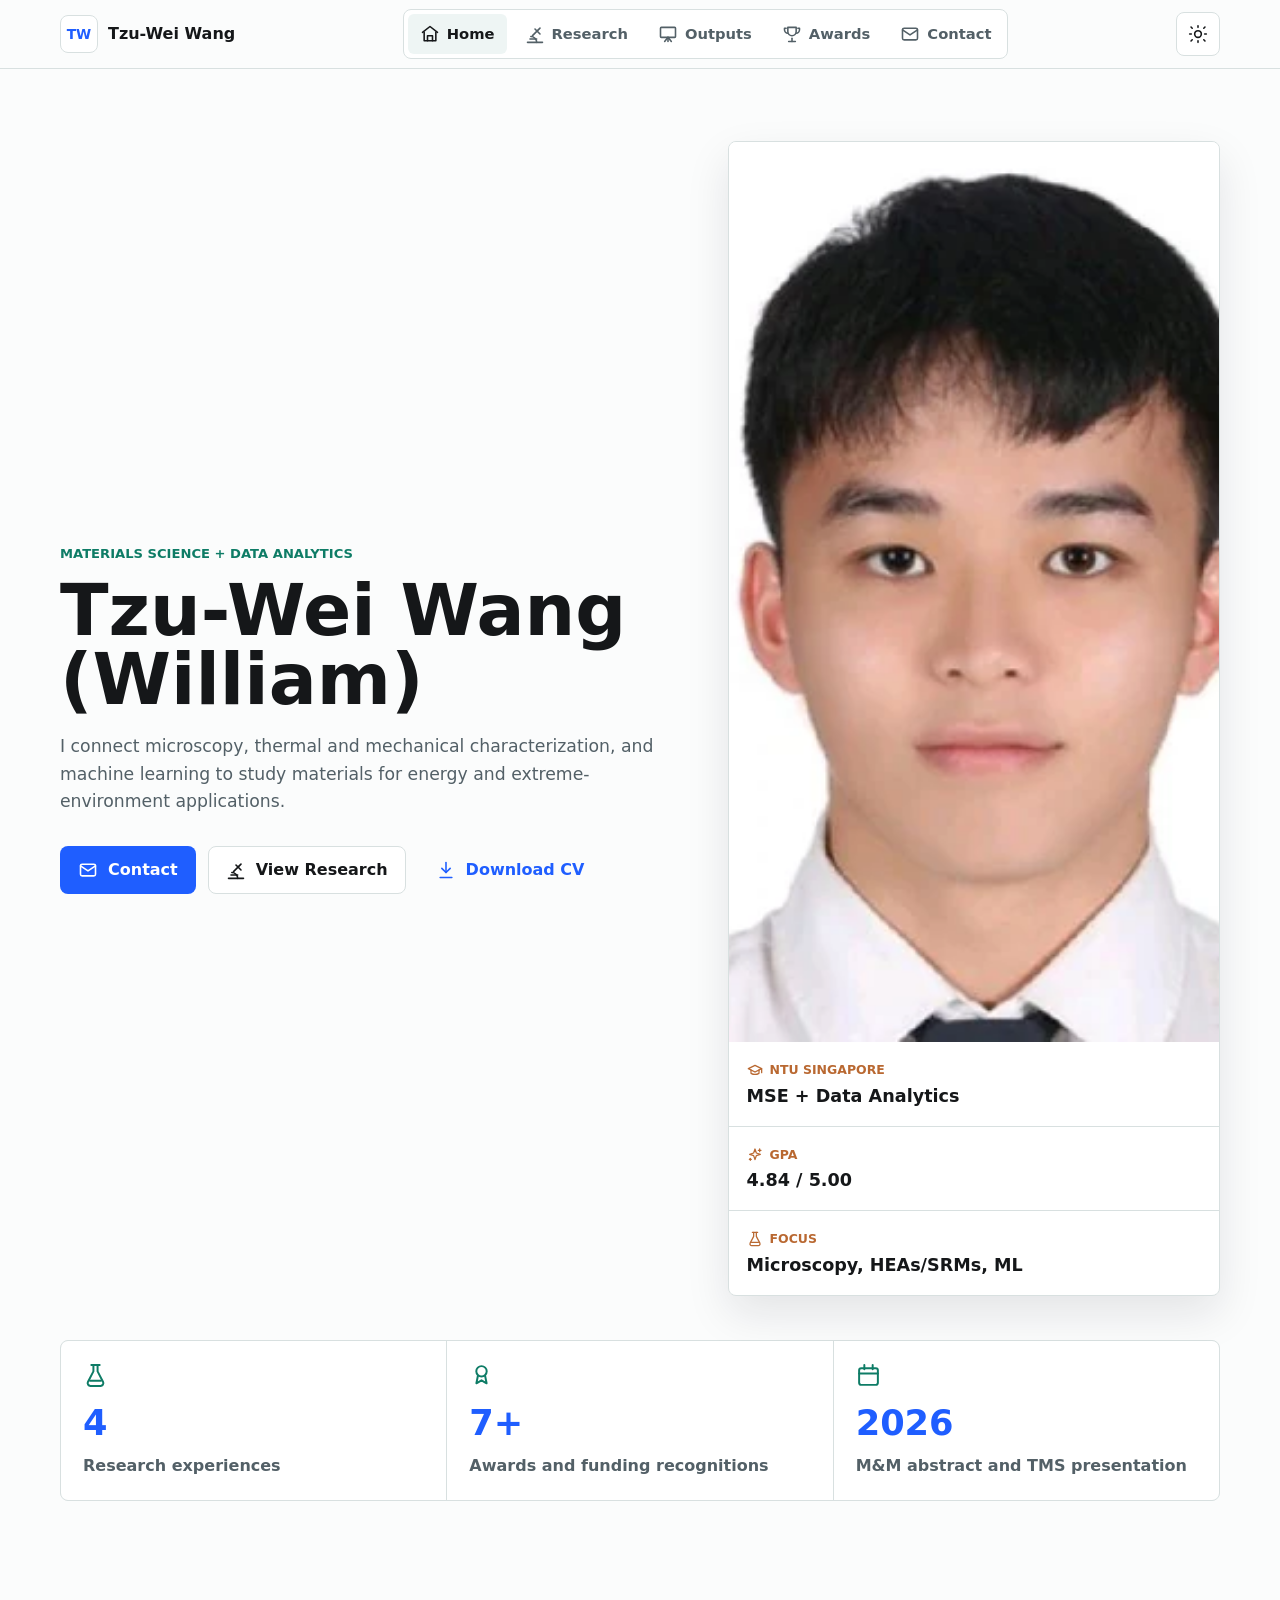
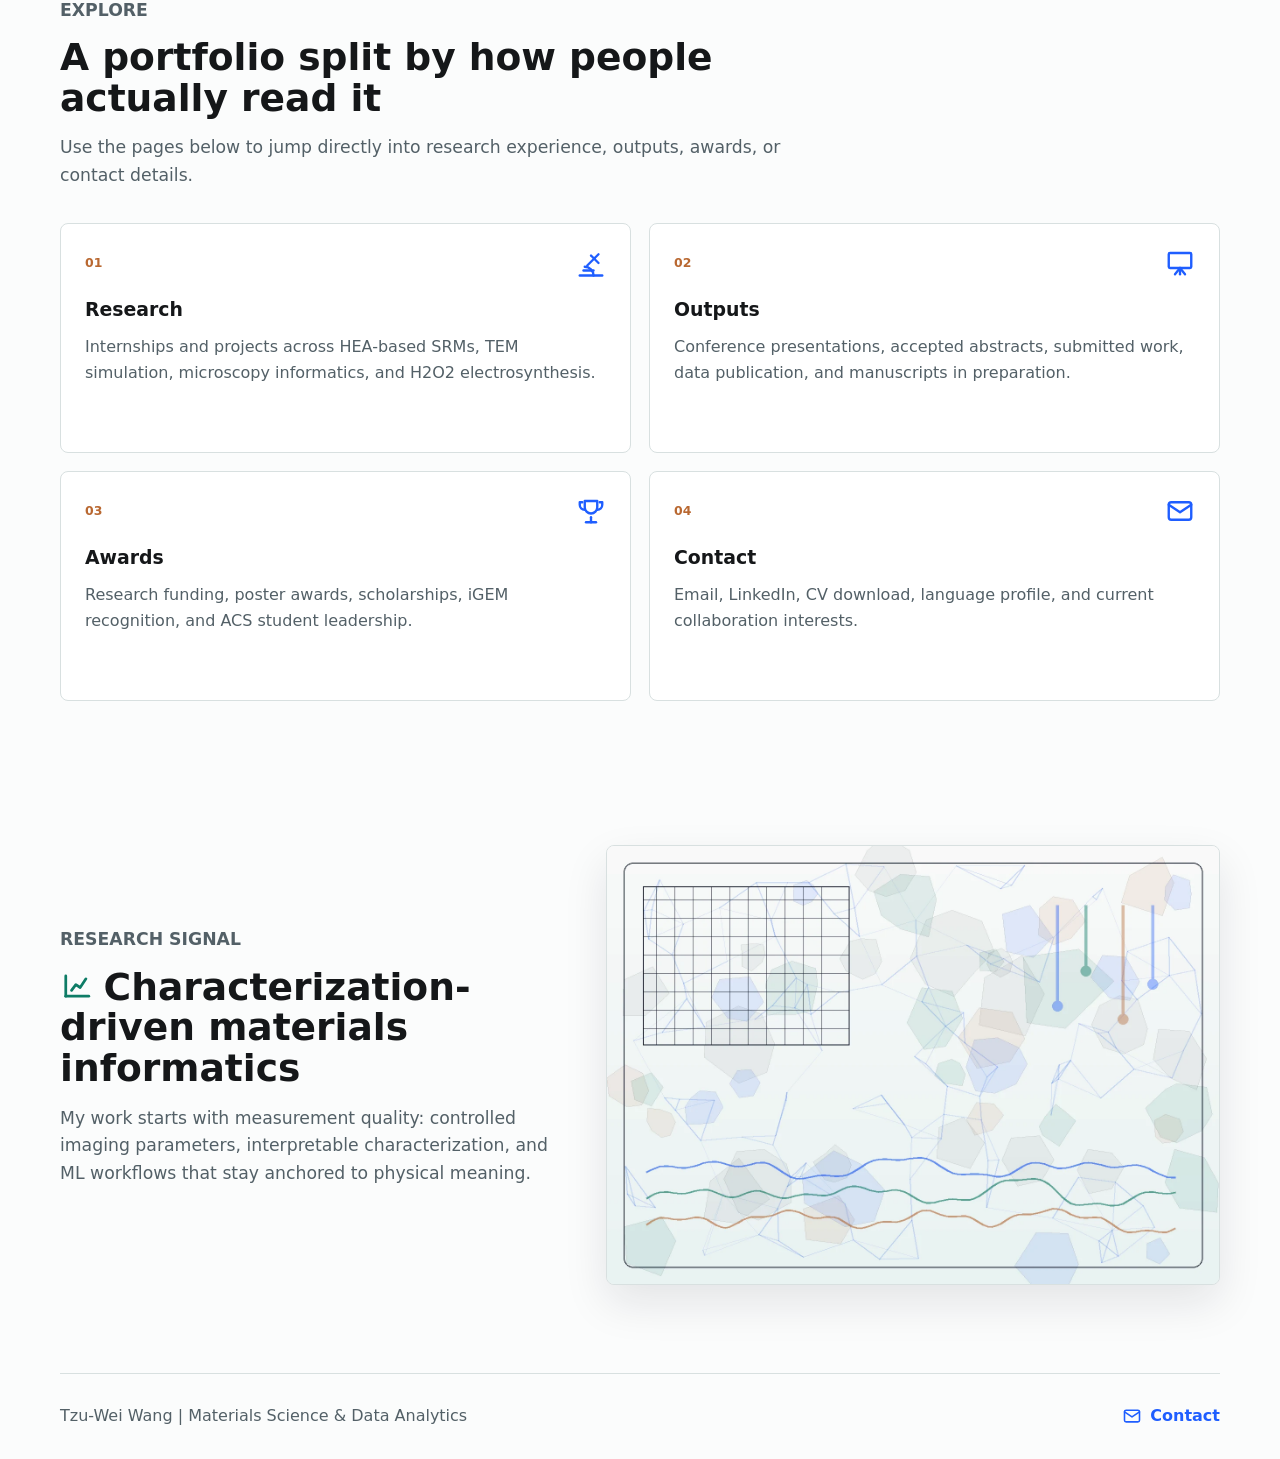
==== commit 0780a5b0: "Add portfolio photos and icons" ====
--- a/index.html
+++ b/index.html
@@ -16,11 +16,11 @@
           <span>Tzu-Wei Wang</span>
         </a>
         <div class="nav-links" aria-label="Portfolio pages">
-          <a href="index.html">Home</a>
-          <a href="research.html">Research</a>
-          <a href="outputs.html">Outputs</a>
-          <a href="awards.html">Awards</a>
-          <a href="contact.html">Contact</a>
+          <a href="index.html"><span class="icon" data-icon="home" aria-hidden="true"></span><span>Home</span></a>
+          <a href="research.html"><span class="icon" data-icon="microscope" aria-hidden="true"></span><span>Research</span></a>
+          <a href="outputs.html"><span class="icon" data-icon="presentation" aria-hidden="true"></span><span>Outputs</span></a>
+          <a href="awards.html"><span class="icon" data-icon="trophy" aria-hidden="true"></span><span>Awards</span></a>
+          <a href="contact.html"><span class="icon" data-icon="mail" aria-hidden="true"></span><span>Contact</span></a>
         </div>
         <button class="theme-toggle" type="button" aria-label="Switch to dark theme">
           <svg class="icon-sun" viewBox="0 0 24 24" aria-hidden="true"><path d="M12 4V2m0 20v-2m8-8h2M2 12h2m14.95-6.95 1.41-1.41M3.64 20.36l1.41-1.41m13.9 0 1.41 1.41M3.64 3.64l1.41 1.41"></path><circle cx="12" cy="12" r="4"></circle></svg>
@@ -39,32 +39,32 @@
           </p>
           <div class="action-row" aria-label="Primary actions">
             <a class="button primary" href="contact.html">
-              <svg viewBox="0 0 24 24" aria-hidden="true"><path d="M4 6h16v12H4z"></path><path d="m4 7 8 6 8-6"></path></svg>
+              <span class="icon" data-icon="mail" aria-hidden="true"></span>
               Contact
             </a>
             <a class="button secondary" href="research.html">
-              <svg viewBox="0 0 24 24" aria-hidden="true"><path d="M4 19V5"></path><path d="M4 19h16"></path><path d="m8 15 3-4 3 2 4-6"></path></svg>
+              <span class="icon" data-icon="microscope" aria-hidden="true"></span>
               View Research
             </a>
             <a class="button ghost" href="assets/tsmc_CV.pdf" download>
-              <svg viewBox="0 0 24 24" aria-hidden="true"><path d="M12 3v12"></path><path d="m7 10 5 5 5-5"></path><path d="M5 21h14"></path></svg>
+              <span class="icon" data-icon="download" aria-hidden="true"></span>
               Download CV
             </a>
           </div>
         </div>
         <div class="profile-panel" aria-label="Profile summary">
-          <img class="profile-image" src="assets/profile-placeholder.webp" width="900" height="900" alt="Tzu-Wei Wang profile visual with initials">
+          <img class="profile-image" src="assets/profile-photo.webp" width="900" height="900" alt="Formal headshot of Tzu-Wei Wang">
           <div class="profile-facts">
             <div>
-              <span>NTU Singapore</span>
+              <span class="fact-label"><span class="icon" data-icon="graduation" aria-hidden="true"></span>NTU Singapore</span>
               <strong>MSE + Data Analytics</strong>
             </div>
             <div>
-              <span>GPA</span>
+              <span class="fact-label"><span class="icon" data-icon="sparkles" aria-hidden="true"></span>GPA</span>
               <strong>4.84 / 5.00</strong>
             </div>
             <div>
-              <span>Focus</span>
+              <span class="fact-label"><span class="icon" data-icon="flask" aria-hidden="true"></span>Focus</span>
               <strong>Microscopy, HEAs/SRMs, ML</strong>
             </div>
           </div>
@@ -73,14 +73,17 @@
 
       <section class="metric-strip" aria-label="Portfolio snapshot">
         <div>
+          <span class="icon metric-icon" data-icon="flask" aria-hidden="true"></span>
           <strong>4</strong>
           <span>Research experiences</span>
         </div>
         <div>
+          <span class="icon metric-icon" data-icon="award" aria-hidden="true"></span>
           <strong>7+</strong>
           <span>Awards and funding recognitions</span>
         </div>
         <div>
+          <span class="icon metric-icon" data-icon="calendar" aria-hidden="true"></span>
           <strong>2026</strong>
           <span>M&M abstract and TMS presentation</span>
         </div>
@@ -94,22 +97,22 @@
         </div>
         <div class="route-grid">
           <a class="route-card" href="research.html">
-            <span>01</span>
+            <div class="route-top"><span>01</span><span class="icon" data-icon="microscope" aria-hidden="true"></span></div>
             <h3>Research</h3>
             <p>Internships and projects across HEA-based SRMs, TEM simulation, microscopy informatics, and H2O2 electrosynthesis.</p>
           </a>
           <a class="route-card" href="outputs.html">
-            <span>02</span>
+            <div class="route-top"><span>02</span><span class="icon" data-icon="presentation" aria-hidden="true"></span></div>
             <h3>Outputs</h3>
             <p>Conference presentations, accepted abstracts, submitted work, data publication, and manuscripts in preparation.</p>
           </a>
           <a class="route-card" href="awards.html">
-            <span>03</span>
+            <div class="route-top"><span>03</span><span class="icon" data-icon="trophy" aria-hidden="true"></span></div>
             <h3>Awards</h3>
             <p>Research funding, poster awards, scholarships, iGEM recognition, and ACS student leadership.</p>
           </a>
           <a class="route-card" href="contact.html">
-            <span>04</span>
+            <div class="route-top"><span>04</span><span class="icon" data-icon="mail" aria-hidden="true"></span></div>
             <h3>Contact</h3>
             <p>Email, LinkedIn, CV download, language profile, and current collaboration interests.</p>
           </a>
@@ -119,7 +122,7 @@
       <section class="feature-band" aria-labelledby="signal-title">
         <div class="feature-copy">
           <p class="eyebrow">Research Signal</p>
-          <h2 id="signal-title">Characterization-driven materials informatics</h2>
+          <h2 id="signal-title"><span class="icon heading-icon" data-icon="chart" aria-hidden="true"></span>Characterization-driven materials informatics</h2>
           <p>
             My work starts with measurement quality: controlled imaging parameters, interpretable characterization, and ML workflows that stay anchored to physical meaning.
           </p>
@@ -130,7 +133,7 @@
 
     <footer class="site-footer">
       <p>Tzu-Wei Wang | Materials Science & Data Analytics</p>
-      <a href="contact.html">Contact</a>
+      <a href="contact.html"><span class="icon" data-icon="mail" aria-hidden="true"></span>Contact</a>
     </footer>
     <script src="script.js"></script>
   </body>
--- a/styles.css
+++ b/styles.css
@@ -59,6 +59,25 @@
   display: block;
 }
 
+.icon {
+  width: 20px;
+  height: 20px;
+  display: inline-grid;
+  place-items: center;
+  flex: 0 0 auto;
+  color: currentColor;
+}
+
+.icon svg {
+  width: 100%;
+  height: 100%;
+  fill: none;
+  stroke: currentColor;
+  stroke-linecap: round;
+  stroke-linejoin: round;
+  stroke-width: 1.9;
+}
+
 button {
   font: inherit;
 }
@@ -150,6 +169,7 @@
   min-height: 40px;
   display: inline-flex;
   align-items: center;
+  gap: 7px;
   padding: 0 12px;
   border-radius: 6px;
   color: var(--muted-ink);
@@ -186,8 +206,7 @@
   transform: scale(0.97);
 }
 
-.theme-toggle svg,
-.button svg {
+.theme-toggle svg {
   width: 20px;
   height: 20px;
   fill: none;
@@ -343,6 +362,7 @@
   width: 100%;
   aspect-ratio: 1 / 1;
   object-fit: cover;
+  object-position: center top;
 }
 
 .profile-facts {
@@ -355,6 +375,19 @@
 .profile-facts div {
   padding: 18px;
   background: var(--surface);
+}
+
+.fact-label,
+.contact-label {
+  display: inline-flex;
+  align-items: center;
+  gap: 7px;
+}
+
+.profile-facts .fact-label .icon,
+.contact-label .icon {
+  width: 16px;
+  height: 16px;
 }
 
 .profile-facts span,
@@ -405,6 +438,14 @@
   margin-top: 8px;
   color: var(--muted-ink);
   font-weight: 650;
+}
+
+.metric-strip .metric-icon {
+  width: 25px;
+  height: 25px;
+  display: inline-grid;
+  margin: 0 0 13px;
+  color: var(--teal);
 }
 
 .section-band {
@@ -478,6 +519,29 @@
   box-shadow: var(--shadow);
 }
 
+.route-top {
+  display: flex;
+  align-items: center;
+  justify-content: space-between;
+  gap: 16px;
+  margin-bottom: 20px;
+}
+
+.route-top .icon {
+  width: 30px;
+  height: 30px;
+  color: var(--primary);
+}
+
+.heading-icon {
+  width: 0.92em;
+  height: 0.92em;
+  display: inline-grid;
+  margin-right: 9px;
+  color: var(--teal);
+  transform: translateY(0.1em);
+}
+
 .route-card p,
 .project-card p,
 .output-card p,
@@ -504,6 +568,76 @@
   margin-top: 8px;
 }
 
+.project-card.featured-card {
+  grid-column: 1 / -1;
+  min-height: auto;
+  display: grid;
+  grid-template-columns: minmax(250px, 0.78fr) minmax(0, 1fr);
+  padding: 0;
+  overflow: hidden;
+}
+
+.card-body {
+  padding: 26px;
+}
+
+.featured-card .card-body {
+  display: flex;
+  flex-direction: column;
+}
+
+.featured-card .card-body ul {
+  margin-top: auto;
+}
+
+.card-media {
+  position: relative;
+  min-height: 100%;
+  margin: 0;
+  overflow: hidden;
+  border-right: 1px solid var(--line);
+  background: var(--surface-2);
+}
+
+.card-media img {
+  width: 100%;
+  height: 100%;
+  min-height: 350px;
+  object-fit: cover;
+}
+
+.portrait-media img {
+  object-position: center center;
+}
+
+.wide-media img {
+  object-position: center center;
+}
+
+.card-media figcaption {
+  position: absolute;
+  right: 12px;
+  bottom: 12px;
+  left: 12px;
+  display: inline-flex;
+  align-items: center;
+  gap: 8px;
+  padding: 10px 12px;
+  border: 1px solid rgba(255, 255, 255, 0.18);
+  border-radius: 8px;
+  background: rgba(17, 20, 20, 0.78);
+  color: #ffffff;
+  font-size: 0.82rem;
+  font-weight: 760;
+  line-height: 1.35;
+  backdrop-filter: blur(12px);
+}
+
+.card-media figcaption .icon {
+  width: 16px;
+  height: 16px;
+}
+
 .project-meta {
   display: flex;
   flex-wrap: wrap;
@@ -528,6 +662,21 @@
 .output-card {
   min-height: 280px;
   transition: transform 200ms ease, border-color 200ms ease, box-shadow 200ms ease;
+}
+
+.output-card.photo-card {
+  grid-column: span 2;
+  min-height: 340px;
+  display: grid;
+  grid-template-columns: minmax(240px, 0.86fr) minmax(0, 1fr);
+  padding: 0;
+  overflow: hidden;
+}
+
+.output-card.photo-card .card-body {
+  display: flex;
+  flex-direction: column;
+  justify-content: center;
 }
 
 .stack-list {
@@ -582,6 +731,13 @@
   min-height: 245px;
 }
 
+.timeline-icon {
+  width: 28px;
+  height: 28px;
+  margin-bottom: 16px;
+  color: var(--primary);
+}
+
 .timeline time {
   display: inline-block;
   margin-bottom: 18px;
@@ -611,6 +767,7 @@
   min-height: 44px;
   display: inline-flex;
   align-items: center;
+  gap: 8px;
   color: var(--primary);
   font-weight: 750;
 }
@@ -630,6 +787,10 @@
   .output-grid {
     grid-template-columns: repeat(2, minmax(0, 1fr));
   }
+
+  .output-card.photo-card {
+    grid-column: 1 / -1;
+  }
 }
 
 @media (max-width: 760px) {
@@ -661,6 +822,11 @@
     padding: 0 8px;
     font-size: 0.8rem;
     white-space: nowrap;
+  }
+
+  .nav-links .icon {
+    width: 16px;
+    height: 16px;
   }
 
   .hero,
@@ -706,6 +872,20 @@
   .contact-card {
     min-height: auto;
   }
+
+  .project-card.featured-card,
+  .output-card.photo-card {
+    grid-template-columns: 1fr;
+  }
+
+  .card-media {
+    border-right: 0;
+    border-bottom: 1px solid var(--line);
+  }
+
+  .card-media img {
+    min-height: 300px;
+  }
 }
 
 @media (max-width: 420px) {
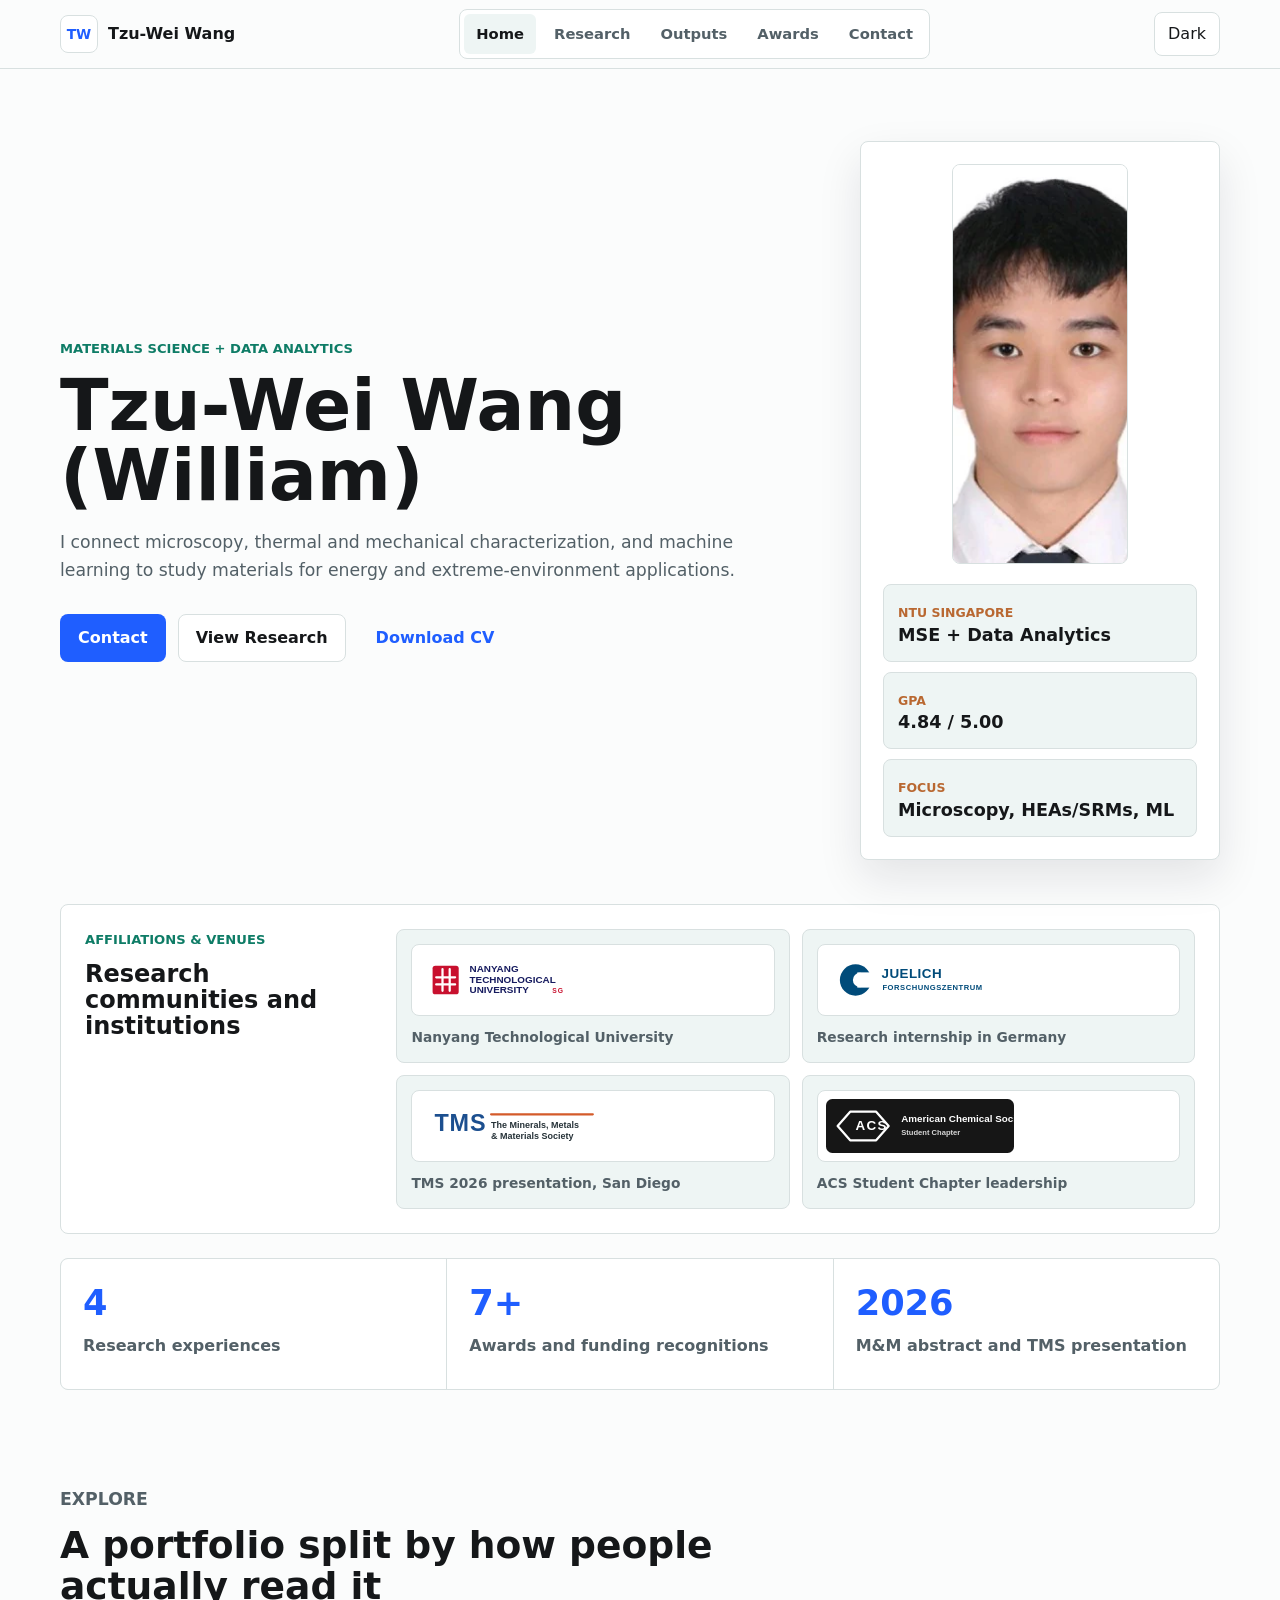
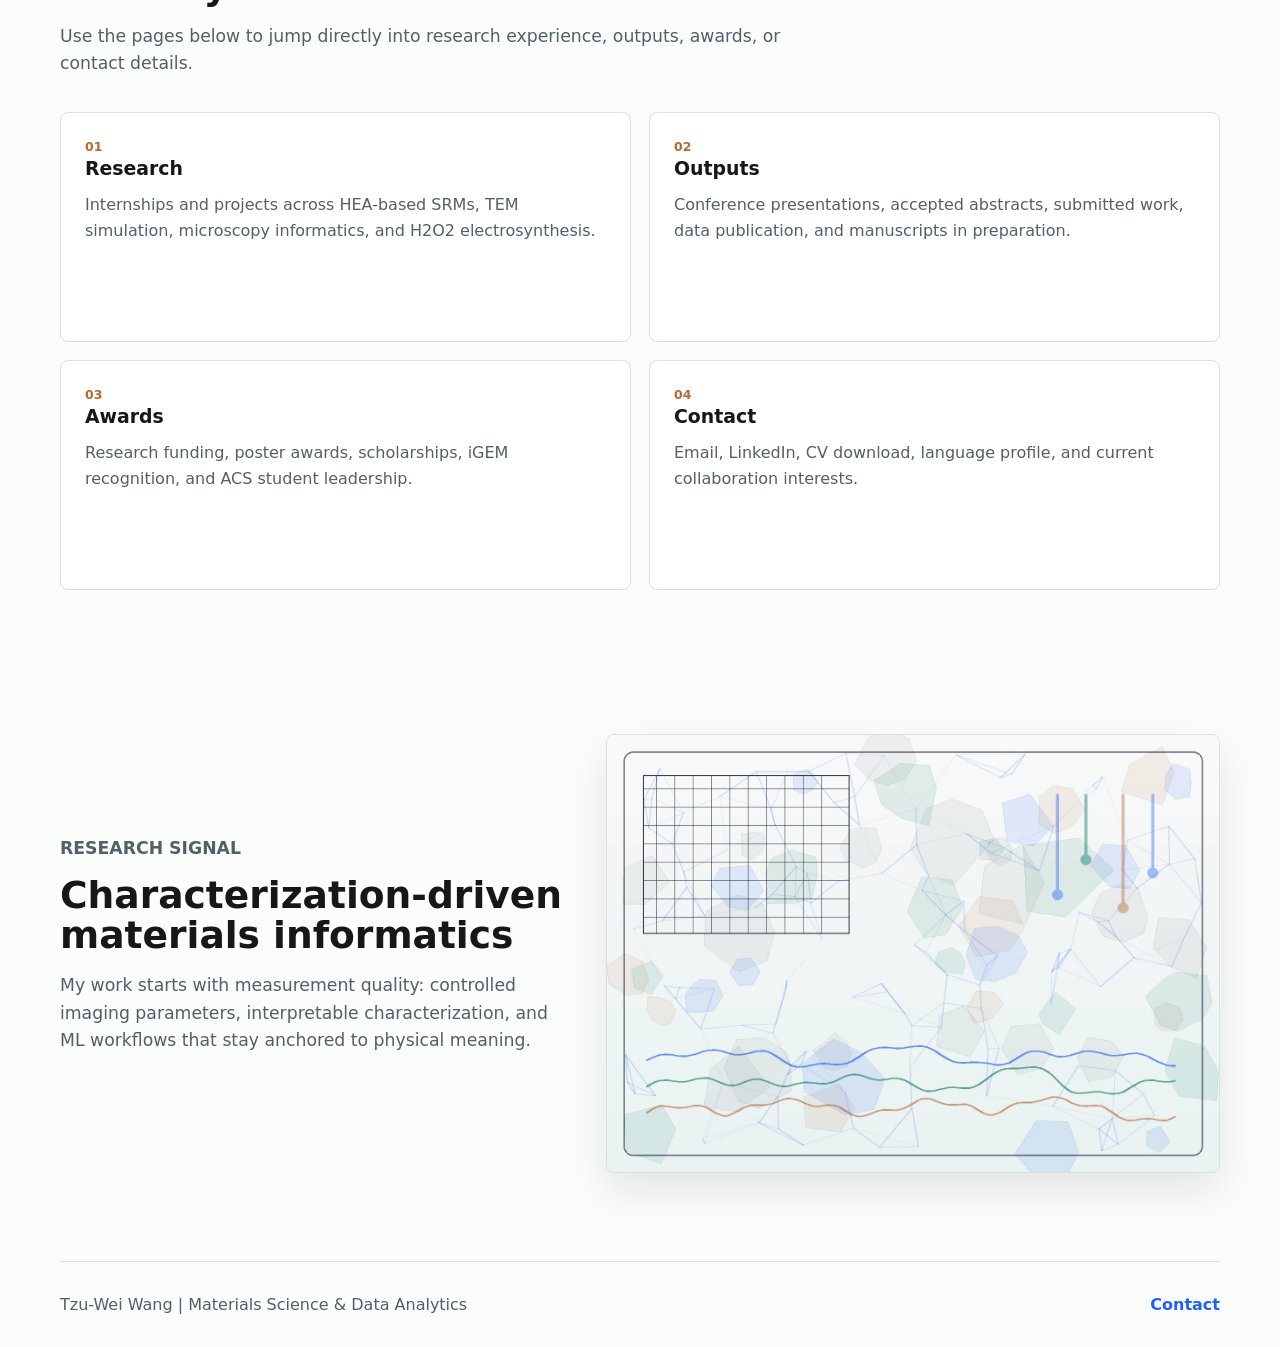
==== commit cefd817a: "Replace icons with logo marks" ====
--- a/index.html
+++ b/index.html
@@ -16,15 +16,14 @@
           <span>Tzu-Wei Wang</span>
         </a>
         <div class="nav-links" aria-label="Portfolio pages">
-          <a href="index.html"><span class="icon" data-icon="home" aria-hidden="true"></span><span>Home</span></a>
-          <a href="research.html"><span class="icon" data-icon="microscope" aria-hidden="true"></span><span>Research</span></a>
-          <a href="outputs.html"><span class="icon" data-icon="presentation" aria-hidden="true"></span><span>Outputs</span></a>
-          <a href="awards.html"><span class="icon" data-icon="trophy" aria-hidden="true"></span><span>Awards</span></a>
-          <a href="contact.html"><span class="icon" data-icon="mail" aria-hidden="true"></span><span>Contact</span></a>
+          <a href="index.html">Home</a>
+          <a href="research.html">Research</a>
+          <a href="outputs.html">Outputs</a>
+          <a href="awards.html">Awards</a>
+          <a href="contact.html">Contact</a>
         </div>
         <button class="theme-toggle" type="button" aria-label="Switch to dark theme">
-          <svg class="icon-sun" viewBox="0 0 24 24" aria-hidden="true"><path d="M12 4V2m0 20v-2m8-8h2M2 12h2m14.95-6.95 1.41-1.41M3.64 20.36l1.41-1.41m13.9 0 1.41 1.41M3.64 3.64l1.41 1.41"></path><circle cx="12" cy="12" r="4"></circle></svg>
-          <svg class="icon-moon" viewBox="0 0 24 24" aria-hidden="true"><path d="M20.4 15.4A8.5 8.5 0 0 1 8.6 3.6 8.5 8.5 0 1 0 20.4 15.4Z"></path></svg>
+          Theme
         </button>
       </nav>
     </header>
@@ -39,51 +38,70 @@
           </p>
           <div class="action-row" aria-label="Primary actions">
             <a class="button primary" href="contact.html">
-              <span class="icon" data-icon="mail" aria-hidden="true"></span>
               Contact
             </a>
             <a class="button secondary" href="research.html">
-              <span class="icon" data-icon="microscope" aria-hidden="true"></span>
               View Research
             </a>
             <a class="button ghost" href="assets/tsmc_CV.pdf" download>
-              <span class="icon" data-icon="download" aria-hidden="true"></span>
               Download CV
             </a>
           </div>
         </div>
         <div class="profile-panel" aria-label="Profile summary">
-          <img class="profile-image" src="assets/profile-photo.webp" width="900" height="900" alt="Formal headshot of Tzu-Wei Wang">
+          <img class="profile-image" src="assets/profile-photo.webp" width="400" height="400" alt="Formal headshot of Tzu-Wei Wang">
           <div class="profile-facts">
             <div>
-              <span class="fact-label"><span class="icon" data-icon="graduation" aria-hidden="true"></span>NTU Singapore</span>
+              <span>NTU Singapore</span>
               <strong>MSE + Data Analytics</strong>
             </div>
             <div>
-              <span class="fact-label"><span class="icon" data-icon="sparkles" aria-hidden="true"></span>GPA</span>
+              <span>GPA</span>
               <strong>4.84 / 5.00</strong>
             </div>
             <div>
-              <span class="fact-label"><span class="icon" data-icon="flask" aria-hidden="true"></span>Focus</span>
+              <span>Focus</span>
               <strong>Microscopy, HEAs/SRMs, ML</strong>
             </div>
           </div>
         </div>
       </section>
 
+      <section class="logo-strip" aria-labelledby="logo-title">
+        <div class="logo-strip-copy">
+          <p class="eyebrow">Affiliations & Venues</p>
+          <h2 id="logo-title">Research communities and institutions</h2>
+        </div>
+        <div class="logo-grid">
+          <div class="logo-card">
+            <img src="assets/logo-ntu.svg" width="420" height="120" alt="NTU Singapore wordmark">
+            <span>Nanyang Technological University</span>
+          </div>
+          <div class="logo-card">
+            <img src="assets/logo-julich.svg" width="420" height="120" alt="Forschungszentrum Juelich wordmark">
+            <span>Research internship in Germany</span>
+          </div>
+          <div class="logo-card">
+            <img src="assets/logo-tms.svg" width="420" height="120" alt="TMS wordmark">
+            <span>TMS 2026 presentation, San Diego</span>
+          </div>
+          <div class="logo-card">
+            <img src="assets/logo-acs.svg" width="420" height="120" alt="ACS student chapter wordmark">
+            <span>ACS Student Chapter leadership</span>
+          </div>
+        </div>
+      </section>
+
       <section class="metric-strip" aria-label="Portfolio snapshot">
         <div>
-          <span class="icon metric-icon" data-icon="flask" aria-hidden="true"></span>
           <strong>4</strong>
           <span>Research experiences</span>
         </div>
         <div>
-          <span class="icon metric-icon" data-icon="award" aria-hidden="true"></span>
           <strong>7+</strong>
           <span>Awards and funding recognitions</span>
         </div>
         <div>
-          <span class="icon metric-icon" data-icon="calendar" aria-hidden="true"></span>
           <strong>2026</strong>
           <span>M&M abstract and TMS presentation</span>
         </div>
@@ -97,22 +115,22 @@
         </div>
         <div class="route-grid">
           <a class="route-card" href="research.html">
-            <div class="route-top"><span>01</span><span class="icon" data-icon="microscope" aria-hidden="true"></span></div>
+            <span>01</span>
             <h3>Research</h3>
             <p>Internships and projects across HEA-based SRMs, TEM simulation, microscopy informatics, and H2O2 electrosynthesis.</p>
           </a>
           <a class="route-card" href="outputs.html">
-            <div class="route-top"><span>02</span><span class="icon" data-icon="presentation" aria-hidden="true"></span></div>
+            <span>02</span>
             <h3>Outputs</h3>
             <p>Conference presentations, accepted abstracts, submitted work, data publication, and manuscripts in preparation.</p>
           </a>
           <a class="route-card" href="awards.html">
-            <div class="route-top"><span>03</span><span class="icon" data-icon="trophy" aria-hidden="true"></span></div>
+            <span>03</span>
             <h3>Awards</h3>
             <p>Research funding, poster awards, scholarships, iGEM recognition, and ACS student leadership.</p>
           </a>
           <a class="route-card" href="contact.html">
-            <div class="route-top"><span>04</span><span class="icon" data-icon="mail" aria-hidden="true"></span></div>
+            <span>04</span>
             <h3>Contact</h3>
             <p>Email, LinkedIn, CV download, language profile, and current collaboration interests.</p>
           </a>
@@ -122,7 +140,7 @@
       <section class="feature-band" aria-labelledby="signal-title">
         <div class="feature-copy">
           <p class="eyebrow">Research Signal</p>
-          <h2 id="signal-title"><span class="icon heading-icon" data-icon="chart" aria-hidden="true"></span>Characterization-driven materials informatics</h2>
+          <h2 id="signal-title">Characterization-driven materials informatics</h2>
           <p>
             My work starts with measurement quality: controlled imaging parameters, interpretable characterization, and ML workflows that stay anchored to physical meaning.
           </p>
@@ -133,7 +151,7 @@
 
     <footer class="site-footer">
       <p>Tzu-Wei Wang | Materials Science & Data Analytics</p>
-      <a href="contact.html"><span class="icon" data-icon="mail" aria-hidden="true"></span>Contact</a>
+      <a href="contact.html">Contact</a>
     </footer>
     <script src="script.js"></script>
   </body>
--- a/styles.css
+++ b/styles.css
@@ -59,25 +59,6 @@
   display: block;
 }
 
-.icon {
-  width: 20px;
-  height: 20px;
-  display: inline-grid;
-  place-items: center;
-  flex: 0 0 auto;
-  color: currentColor;
-}
-
-.icon svg {
-  width: 100%;
-  height: 100%;
-  fill: none;
-  stroke: currentColor;
-  stroke-linecap: round;
-  stroke-linejoin: round;
-  stroke-width: 1.9;
-}
-
 button {
   font: inherit;
 }
@@ -120,6 +101,7 @@
 .page-hero,
 .section-band,
 .metric-strip,
+.logo-strip,
 .feature-band,
 .site-footer {
   width: min(var(--max), calc(100% - 32px));
@@ -169,7 +151,6 @@
   min-height: 40px;
   display: inline-flex;
   align-items: center;
-  gap: 7px;
   padding: 0 12px;
   border-radius: 6px;
   color: var(--muted-ink);
@@ -186,8 +167,9 @@
 }
 
 .theme-toggle {
-  width: 44px;
+  min-width: 62px;
   height: 44px;
+  padding: 0 13px;
   border: 1px solid var(--line);
   border-radius: 8px;
   display: grid;
@@ -206,29 +188,14 @@
   transform: scale(0.97);
 }
 
-.theme-toggle svg {
-  width: 20px;
-  height: 20px;
-  fill: none;
-  stroke: currentColor;
-  stroke-linecap: round;
-  stroke-linejoin: round;
-  stroke-width: 1.9;
-}
-
-[data-theme="light"] .icon-moon,
-[data-theme="dark"] .icon-sun {
-  display: none;
-}
-
 .hero {
   padding: 72px 0 44px;
 }
 
 .split-hero {
-  min-height: calc(100dvh - 112px);
-  display: grid;
-  grid-template-columns: minmax(0, 0.95fr) minmax(330px, 0.76fr);
+  min-height: calc(100dvh - 180px);
+  display: grid;
+  grid-template-columns: minmax(0, 1fr) minmax(280px, 360px);
   gap: 52px;
   align-items: center;
 }
@@ -351,16 +318,21 @@
 }
 
 .profile-panel {
+  width: min(100%, 360px);
+  justify-self: end;
+  padding: 22px;
   border: 1px solid var(--line);
   border-radius: 8px;
   background: var(--surface);
   box-shadow: var(--shadow);
-  overflow: hidden;
 }
 
 .profile-image {
-  width: 100%;
+  width: min(176px, 52vw);
   aspect-ratio: 1 / 1;
+  margin: 0 auto 20px;
+  border: 1px solid var(--line);
+  border-radius: 8px;
   object-fit: cover;
   object-position: center top;
 }
@@ -368,26 +340,15 @@
 .profile-facts {
   display: grid;
   grid-template-columns: 1fr;
-  gap: 1px;
-  background: var(--line);
+  gap: 10px;
+  background: transparent;
 }
 
 .profile-facts div {
-  padding: 18px;
-  background: var(--surface);
-}
-
-.fact-label,
-.contact-label {
-  display: inline-flex;
-  align-items: center;
-  gap: 7px;
-}
-
-.profile-facts .fact-label .icon,
-.contact-label .icon {
-  width: 16px;
-  height: 16px;
+  padding: 14px;
+  border: 1px solid var(--line);
+  border-radius: 8px;
+  background: var(--surface-2);
 }
 
 .profile-facts span,
@@ -440,12 +401,60 @@
   font-weight: 650;
 }
 
-.metric-strip .metric-icon {
-  width: 25px;
-  height: 25px;
-  display: inline-grid;
-  margin: 0 0 13px;
-  color: var(--teal);
+.logo-strip {
+  display: grid;
+  grid-template-columns: minmax(220px, 0.36fr) minmax(0, 1fr);
+  gap: 24px;
+  align-items: start;
+  margin-bottom: 24px;
+  padding: 24px;
+  border: 1px solid var(--line);
+  border-radius: 8px;
+  background: var(--surface);
+}
+
+.logo-strip-copy h2 {
+  margin-bottom: 0;
+  font-size: 1.5rem;
+}
+
+.logo-grid {
+  display: grid;
+  grid-template-columns: repeat(2, minmax(0, 1fr));
+  gap: 12px;
+}
+
+.logo-card {
+  min-height: 132px;
+  padding: 14px;
+  border: 1px solid var(--line);
+  border-radius: 8px;
+  background: var(--surface-2);
+}
+
+.logo-card img,
+.card-logo {
+  width: 100%;
+  height: 72px;
+  object-fit: contain;
+  object-position: left center;
+  padding: 8px;
+  border: 1px solid var(--line);
+  border-radius: 8px;
+  background: #ffffff;
+}
+
+.logo-card span {
+  display: block;
+  margin-top: 10px;
+  color: var(--muted-ink);
+  font-size: 0.86rem;
+  font-weight: 700;
+}
+
+.card-logo {
+  height: 64px;
+  margin-bottom: 18px;
 }
 
 .section-band {
@@ -519,29 +528,6 @@
   box-shadow: var(--shadow);
 }
 
-.route-top {
-  display: flex;
-  align-items: center;
-  justify-content: space-between;
-  gap: 16px;
-  margin-bottom: 20px;
-}
-
-.route-top .icon {
-  width: 30px;
-  height: 30px;
-  color: var(--primary);
-}
-
-.heading-icon {
-  width: 0.92em;
-  height: 0.92em;
-  display: inline-grid;
-  margin-right: 9px;
-  color: var(--teal);
-  transform: translateY(0.1em);
-}
-
 .route-card p,
 .project-card p,
 .output-card p,
@@ -568,74 +554,13 @@
   margin-top: 8px;
 }
 
-.project-card.featured-card {
-  grid-column: 1 / -1;
-  min-height: auto;
-  display: grid;
-  grid-template-columns: minmax(250px, 0.78fr) minmax(0, 1fr);
-  padding: 0;
-  overflow: hidden;
-}
-
-.card-body {
-  padding: 26px;
-}
-
-.featured-card .card-body {
-  display: flex;
-  flex-direction: column;
-}
-
-.featured-card .card-body ul {
-  margin-top: auto;
-}
-
-.card-media {
-  position: relative;
-  min-height: 100%;
-  margin: 0;
-  overflow: hidden;
-  border-right: 1px solid var(--line);
+.context-note {
+  margin-top: -4px;
+  padding: 12px 14px;
+  border-left: 3px solid var(--teal);
   background: var(--surface-2);
-}
-
-.card-media img {
-  width: 100%;
-  height: 100%;
-  min-height: 350px;
-  object-fit: cover;
-}
-
-.portrait-media img {
-  object-position: center center;
-}
-
-.wide-media img {
-  object-position: center center;
-}
-
-.card-media figcaption {
-  position: absolute;
-  right: 12px;
-  bottom: 12px;
-  left: 12px;
-  display: inline-flex;
-  align-items: center;
-  gap: 8px;
-  padding: 10px 12px;
-  border: 1px solid rgba(255, 255, 255, 0.18);
-  border-radius: 8px;
-  background: rgba(17, 20, 20, 0.78);
-  color: #ffffff;
-  font-size: 0.82rem;
-  font-weight: 760;
-  line-height: 1.35;
-  backdrop-filter: blur(12px);
-}
-
-.card-media figcaption .icon {
-  width: 16px;
-  height: 16px;
+  color: var(--muted-ink);
+  font-size: 0.92rem;
 }
 
 .project-meta {
@@ -664,19 +589,34 @@
   transition: transform 200ms ease, border-color 200ms ease, box-shadow 200ms ease;
 }
 
-.output-card.photo-card {
+.output-card.with-proof {
   grid-column: span 2;
-  min-height: 340px;
-  display: grid;
-  grid-template-columns: minmax(240px, 0.86fr) minmax(0, 1fr);
-  padding: 0;
-  overflow: hidden;
-}
-
-.output-card.photo-card .card-body {
-  display: flex;
-  flex-direction: column;
-  justify-content: center;
+  min-height: 280px;
+  display: grid;
+  grid-template-columns: minmax(0, 1fr) 150px;
+  gap: 18px;
+  align-items: start;
+}
+
+.proof-thumb {
+  margin: 0;
+}
+
+.proof-thumb img {
+  width: 150px;
+  height: 112px;
+  aspect-ratio: 4 / 3;
+  border: 1px solid var(--line);
+  border-radius: 8px;
+  object-fit: cover;
+  object-position: center center;
+}
+
+.proof-thumb figcaption {
+  margin-top: 8px;
+  color: var(--muted-ink);
+  font-size: 0.78rem;
+  font-weight: 700;
 }
 
 .stack-list {
@@ -729,13 +669,6 @@
 
 .timeline article {
   min-height: 245px;
-}
-
-.timeline-icon {
-  width: 28px;
-  height: 28px;
-  margin-bottom: 16px;
-  color: var(--primary);
 }
 
 .timeline time {
@@ -749,6 +682,11 @@
   min-height: 210px;
 }
 
+.contact-portrait {
+  max-width: 230px;
+  justify-self: end;
+}
+
 .site-footer {
   min-height: 86px;
   display: flex;
@@ -780,7 +718,7 @@
   }
 
   .profile-panel {
-    max-width: 520px;
+    justify-self: start;
   }
 
   .timeline,
@@ -788,7 +726,11 @@
     grid-template-columns: repeat(2, minmax(0, 1fr));
   }
 
-  .output-card.photo-card {
+  .logo-strip {
+    grid-template-columns: 1fr;
+  }
+
+  .output-card.with-proof {
     grid-column: 1 / -1;
   }
 }
@@ -822,11 +764,6 @@
     padding: 0 8px;
     font-size: 0.8rem;
     white-space: nowrap;
-  }
-
-  .nav-links .icon {
-    width: 16px;
-    height: 16px;
   }
 
   .hero,
@@ -855,6 +792,7 @@
   }
 
   .metric-strip,
+  .logo-grid,
   .route-grid,
   .project-grid,
   .output-grid,
@@ -873,18 +811,18 @@
     min-height: auto;
   }
 
-  .project-card.featured-card,
-  .output-card.photo-card {
+  .output-card.with-proof {
     grid-template-columns: 1fr;
   }
 
-  .card-media {
-    border-right: 0;
-    border-bottom: 1px solid var(--line);
-  }
-
-  .card-media img {
-    min-height: 300px;
+  .proof-thumb img {
+    width: min(100%, 220px);
+    height: 150px;
+  }
+
+  .contact-portrait {
+    max-width: 220px;
+    justify-self: start;
   }
 }
 
@@ -894,6 +832,7 @@
   .page-hero,
   .section-band,
   .metric-strip,
+  .logo-strip,
   .feature-band,
   .site-footer {
     width: min(var(--max), calc(100% - 24px));
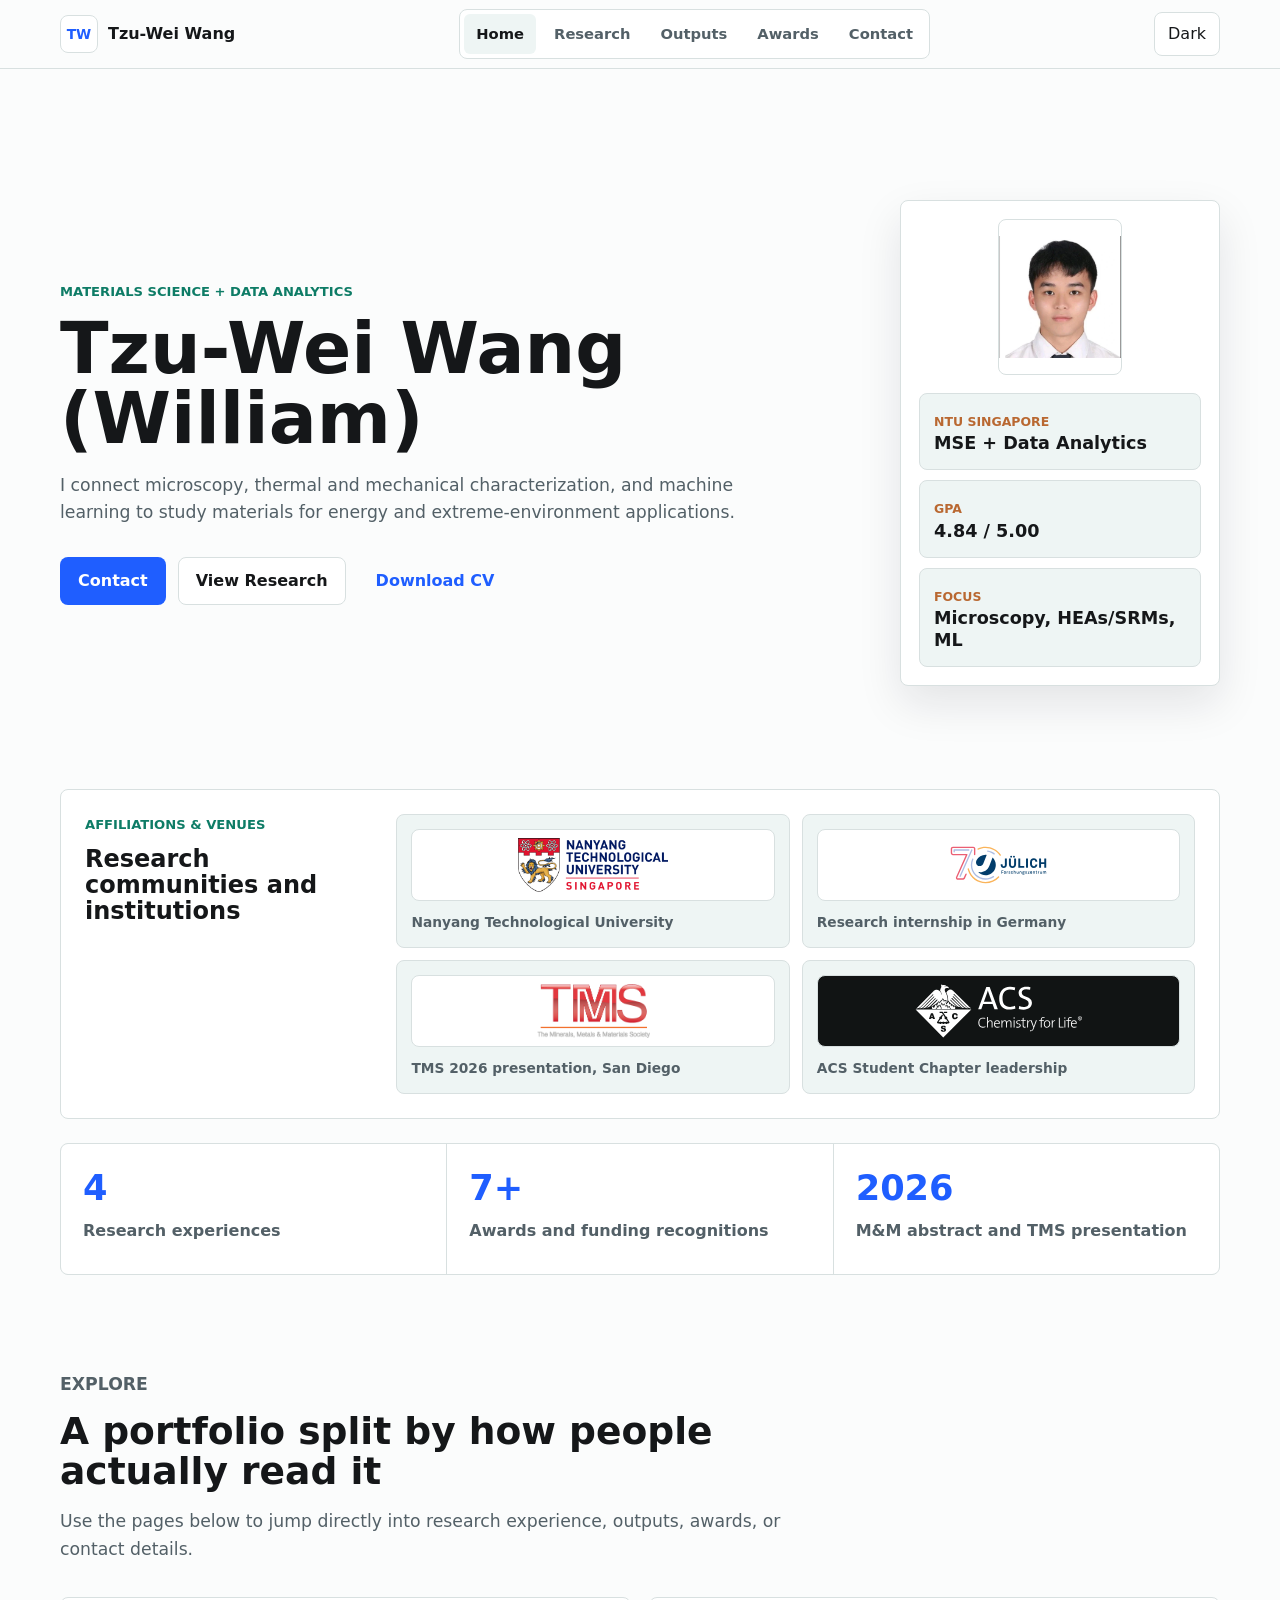
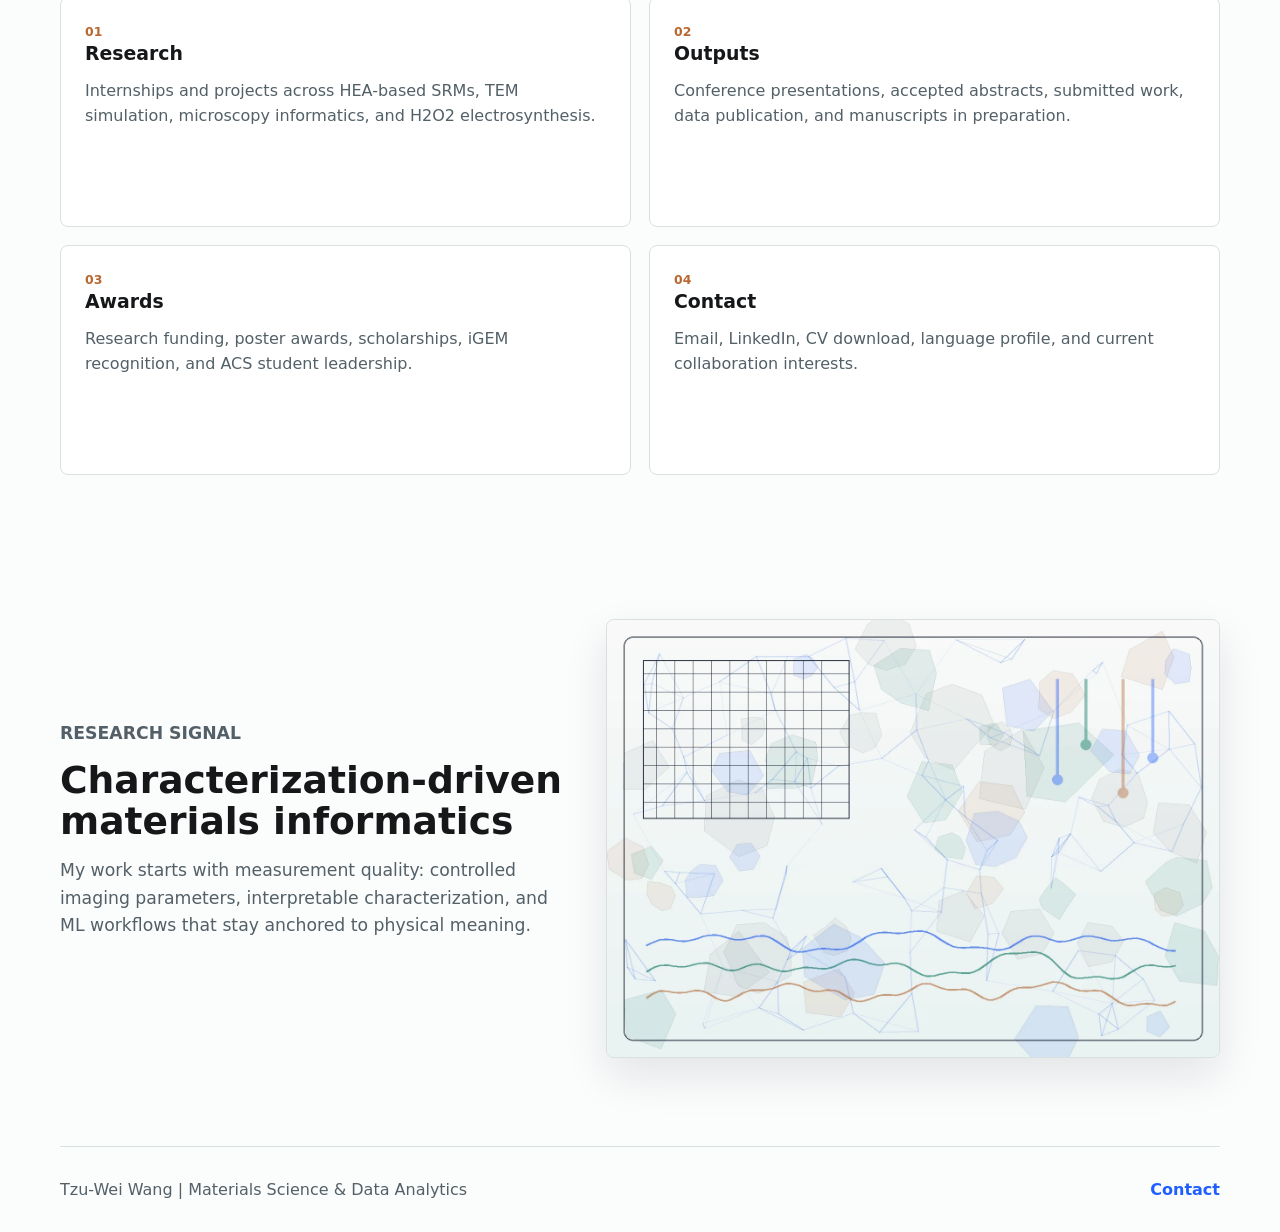
==== commit a8c1c55f: "Use real logos and refine portfolio photos" ====
--- a/index.html
+++ b/index.html
@@ -74,7 +74,7 @@
         </div>
         <div class="logo-grid">
           <div class="logo-card">
-            <img src="assets/logo-ntu.svg" width="420" height="120" alt="NTU Singapore wordmark">
+            <img src="assets/logo-ntu.png" width="500" height="168" alt="NTU Singapore wordmark">
             <span>Nanyang Technological University</span>
           </div>
           <div class="logo-card">
@@ -82,11 +82,11 @@
             <span>Research internship in Germany</span>
           </div>
           <div class="logo-card">
-            <img src="assets/logo-tms.svg" width="420" height="120" alt="TMS wordmark">
+            <img src="assets/logo-tms.png" width="420" height="120" alt="TMS wordmark">
             <span>TMS 2026 presentation, San Diego</span>
           </div>
-          <div class="logo-card">
-            <img src="assets/logo-acs.svg" width="420" height="120" alt="ACS student chapter wordmark">
+          <div class="logo-card brand-dark-logo">
+            <img src="assets/logo-acs.svg" width="420" height="120" alt="American Chemical Society logo">
             <span>ACS Student Chapter leadership</span>
           </div>
         </div>
--- a/styles.css
+++ b/styles.css
@@ -318,9 +318,9 @@
 }
 
 .profile-panel {
-  width: min(100%, 360px);
+  width: min(100%, 320px);
   justify-self: end;
-  padding: 22px;
+  padding: 18px;
   border: 1px solid var(--line);
   border-radius: 8px;
   background: var(--surface);
@@ -328,13 +328,14 @@
 }
 
 .profile-image {
-  width: min(176px, 52vw);
-  aspect-ratio: 1 / 1;
-  margin: 0 auto 20px;
-  border: 1px solid var(--line);
-  border-radius: 8px;
-  object-fit: cover;
-  object-position: center top;
+  width: min(124px, 38vw);
+  height: 156px;
+  margin: 0 auto 18px;
+  border: 1px solid var(--line);
+  border-radius: 8px;
+  background: #ffffff;
+  object-fit: contain;
+  object-position: center center;
 }
 
 .profile-facts {
@@ -437,11 +438,16 @@
   width: 100%;
   height: 72px;
   object-fit: contain;
-  object-position: left center;
+  object-position: center center;
   padding: 8px;
   border: 1px solid var(--line);
   border-radius: 8px;
   background: #ffffff;
+}
+
+.logo-card.brand-dark-logo img,
+.card-logo.brand-dark-logo {
+  background: #111414;
 }
 
 .logo-card span {
@@ -455,6 +461,20 @@
 .card-logo {
   height: 64px;
   margin-bottom: 18px;
+}
+
+.institution-label {
+  min-height: 64px;
+  display: flex;
+  align-items: center;
+  margin-bottom: 18px;
+  padding: 12px 14px;
+  border: 1px solid var(--line);
+  border-radius: 8px;
+  background: var(--surface-2);
+  color: var(--ink);
+  font-size: 1.05rem;
+  font-weight: 850;
 }
 
 .section-band {
@@ -545,6 +565,13 @@
   transition: transform 200ms ease, border-color 200ms ease, box-shadow 200ms ease;
 }
 
+.project-card-with-proof {
+  display: grid;
+  grid-template-columns: minmax(0, 1fr) 136px;
+  gap: 18px;
+  align-items: start;
+}
+
 .project-card ul {
   margin: auto 0 0;
   padding-left: 20px;
@@ -552,15 +579,6 @@
 
 .project-card li + li {
   margin-top: 8px;
-}
-
-.context-note {
-  margin-top: -4px;
-  padding: 12px 14px;
-  border-left: 3px solid var(--teal);
-  background: var(--surface-2);
-  color: var(--muted-ink);
-  font-size: 0.92rem;
 }
 
 .project-meta {
@@ -610,6 +628,13 @@
   border-radius: 8px;
   object-fit: cover;
   object-position: center center;
+}
+
+.lab-thumb img {
+  width: 136px;
+  height: 181px;
+  aspect-ratio: auto;
+  background: #ffffff;
 }
 
 .proof-thumb figcaption {
@@ -811,13 +836,19 @@
     min-height: auto;
   }
 
-  .output-card.with-proof {
+  .output-card.with-proof,
+  .project-card-with-proof {
     grid-template-columns: 1fr;
   }
 
   .proof-thumb img {
     width: min(100%, 220px);
     height: 150px;
+  }
+
+  .lab-thumb img {
+    width: min(100%, 150px);
+    height: 200px;
   }
 
   .contact-portrait {
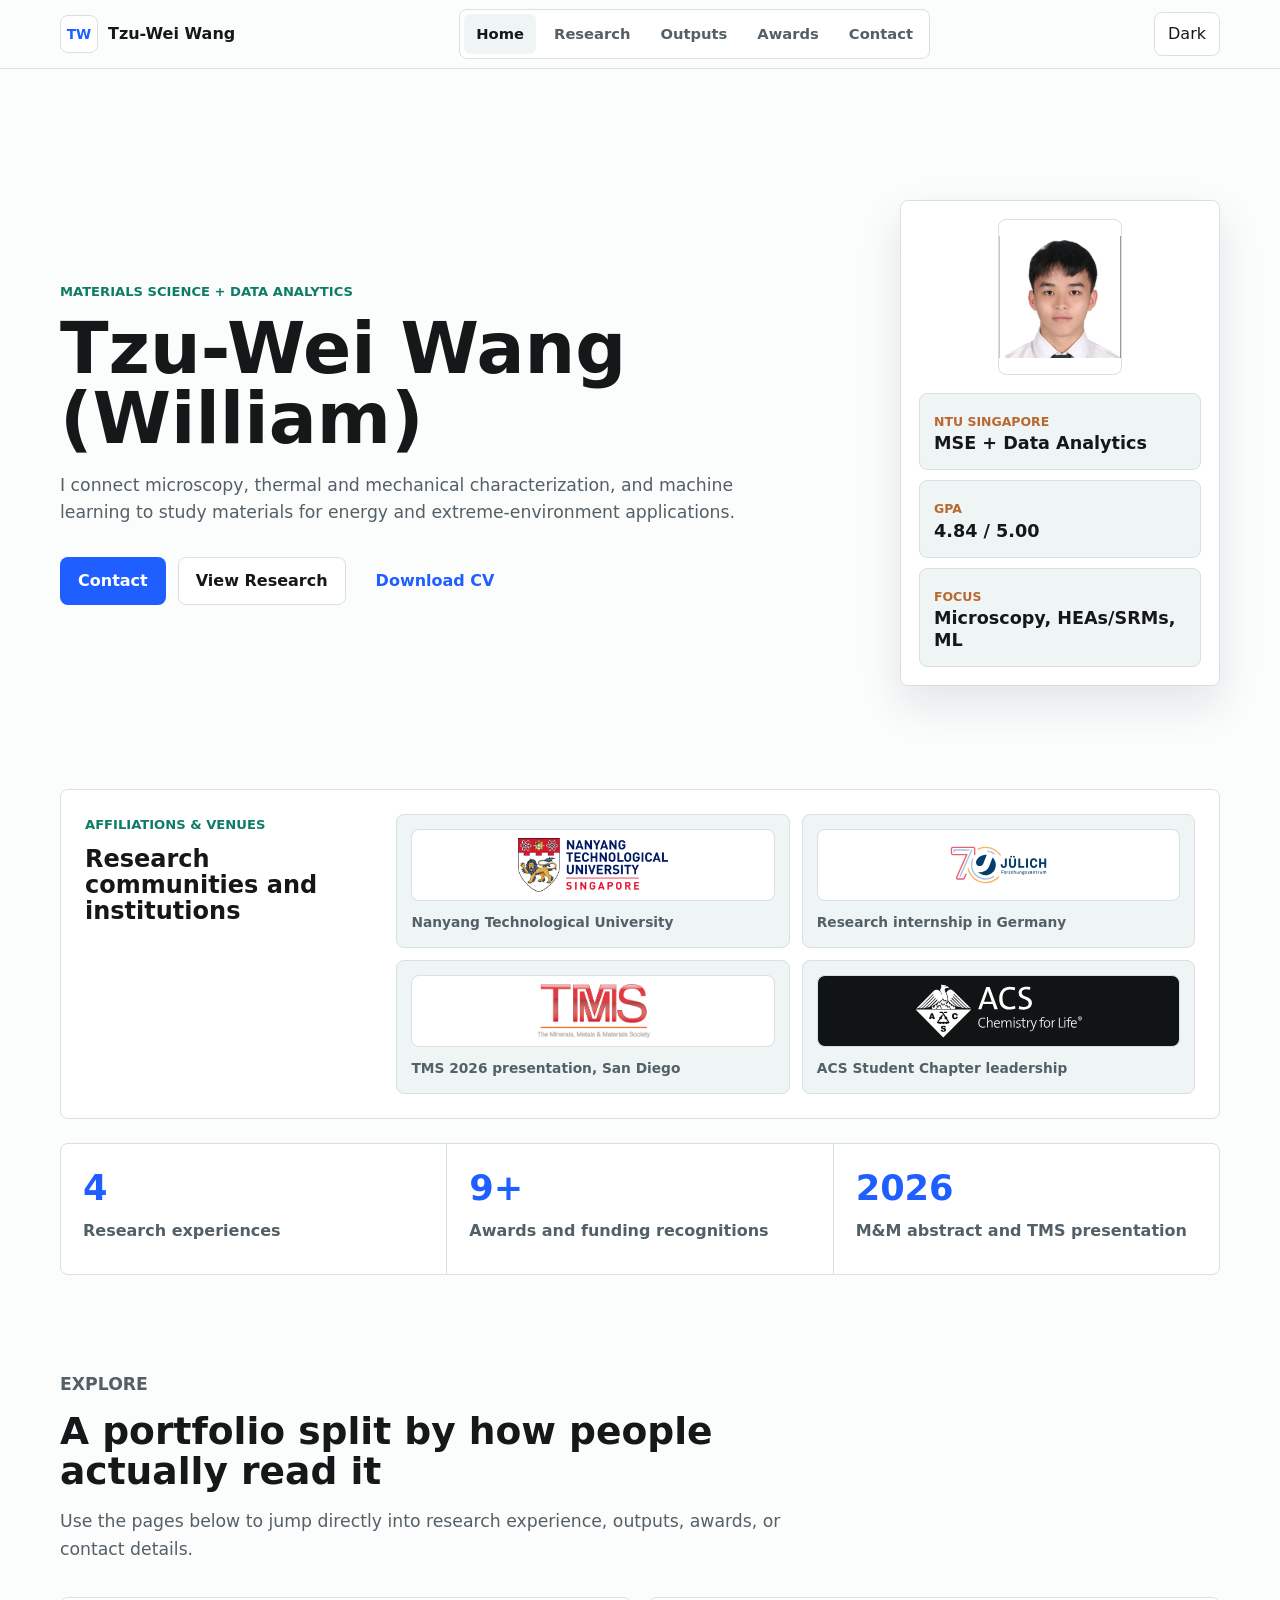
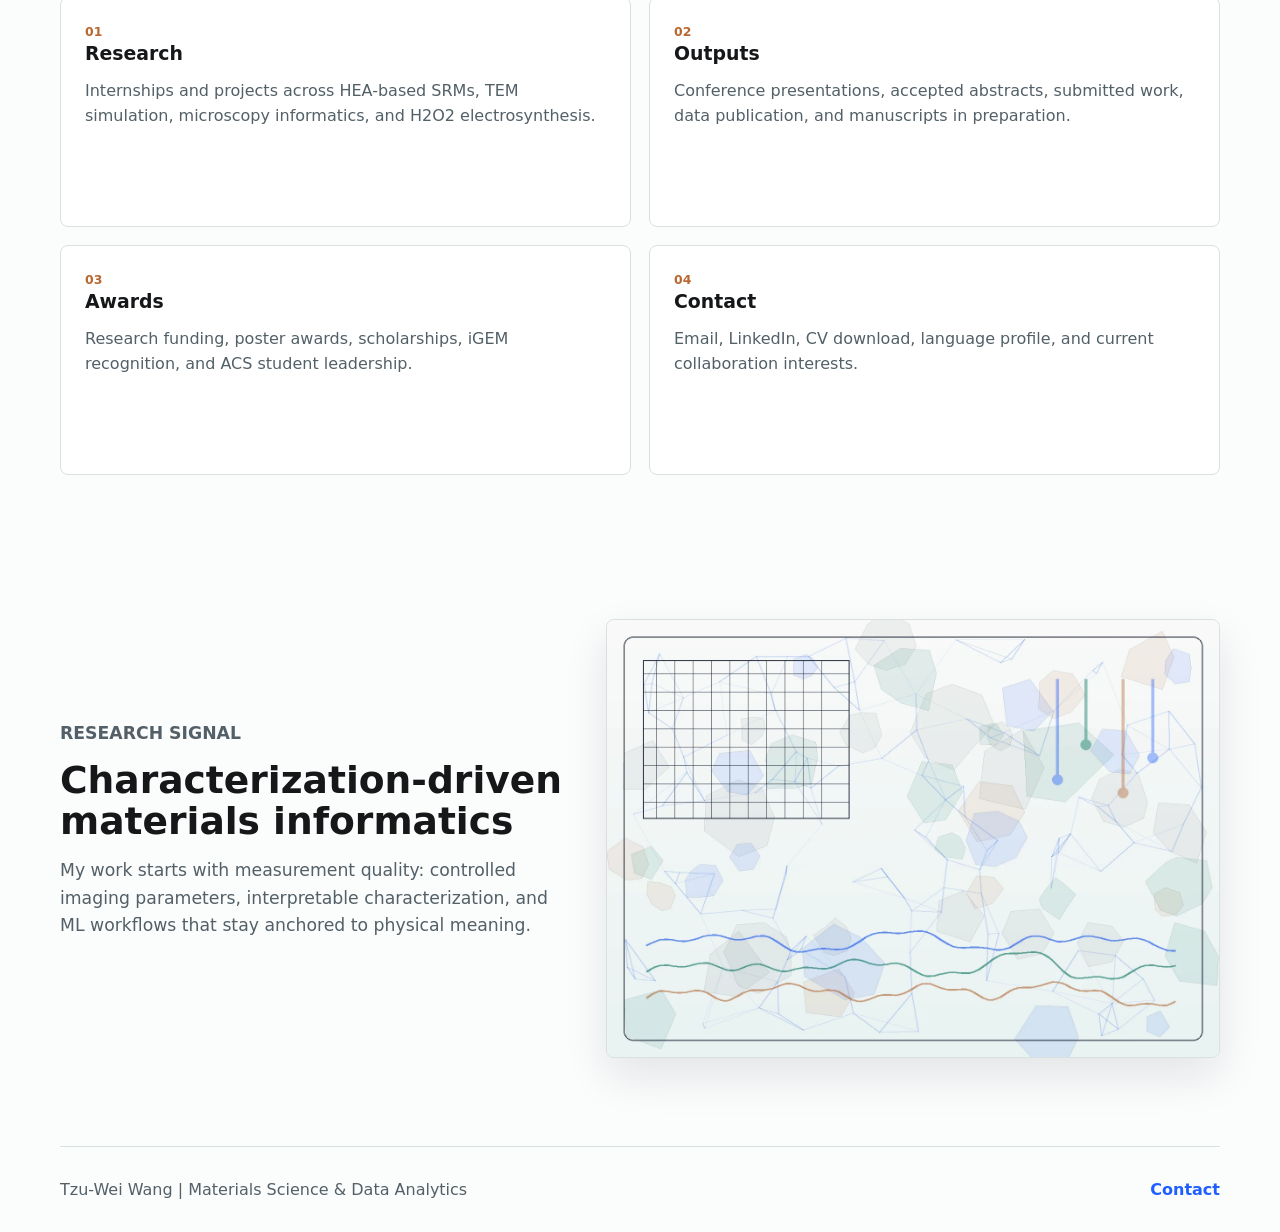
==== commit ba65a64c: "Correct scholarship award entries" ====
--- a/index.html
+++ b/index.html
@@ -98,7 +98,7 @@
           <span>Research experiences</span>
         </div>
         <div>
-          <strong>7+</strong>
+          <strong>9+</strong>
           <span>Awards and funding recognitions</span>
         </div>
         <div>
--- a/styles.css
+++ b/styles.css
@@ -57,6 +57,7 @@
 img,
 svg {
   display: block;
+  max-width: 100%;
 }
 
 button {
@@ -463,6 +464,27 @@
   margin-bottom: 18px;
 }
 
+.conference-logo {
+  height: 82px;
+}
+
+.award-logo {
+  width: 100%;
+  height: 64px;
+  margin-bottom: 16px;
+  padding: 10px;
+  border: 1px solid var(--line);
+  border-radius: 8px;
+  background: #ffffff;
+  object-fit: contain;
+  object-position: center center;
+}
+
+.square-award-logo {
+  padding: 4px;
+  object-position: center center;
+}
+
 .institution-label {
   min-height: 64px;
   display: flex;
@@ -518,6 +540,7 @@
   border: 1px solid var(--line);
   border-radius: 8px;
   background: var(--surface);
+  min-width: 0;
 }
 
 .route-card,
@@ -567,7 +590,7 @@
 
 .project-card-with-proof {
   display: grid;
-  grid-template-columns: minmax(0, 1fr) 136px;
+  grid-template-columns: minmax(0, 1fr) minmax(150px, 172px);
   gap: 18px;
   align-items: start;
 }
@@ -579,6 +602,28 @@
 
 .project-card li + li {
   margin-top: 8px;
+}
+
+.role-photo {
+  margin: 18px 0 0;
+}
+
+.role-photo img {
+  width: 100%;
+  height: clamp(180px, 24vw, 260px);
+  aspect-ratio: 2 / 1;
+  border: 1px solid var(--line);
+  border-radius: 8px;
+  background: var(--surface-2);
+  object-fit: cover;
+  object-position: center center;
+}
+
+.role-photo figcaption {
+  margin-top: 8px;
+  color: var(--muted-ink);
+  font-size: 0.78rem;
+  font-weight: 700;
 }
 
 .project-meta {
@@ -611,18 +656,21 @@
   grid-column: span 2;
   min-height: 280px;
   display: grid;
-  grid-template-columns: minmax(0, 1fr) 150px;
+  grid-template-columns: minmax(0, 1fr) minmax(150px, 172px);
   gap: 18px;
   align-items: start;
 }
 
 .proof-thumb {
+  width: 100%;
+  max-width: 172px;
+  justify-self: end;
   margin: 0;
 }
 
 .proof-thumb img {
-  width: 150px;
-  height: 112px;
+  width: 100%;
+  height: clamp(112px, 10vw, 132px);
   aspect-ratio: 4 / 3;
   border: 1px solid var(--line);
   border-radius: 8px;
@@ -631,9 +679,8 @@
 }
 
 .lab-thumb img {
-  width: 136px;
-  height: 181px;
-  aspect-ratio: auto;
+  height: clamp(188px, 15vw, 220px);
+  aspect-ratio: 3 / 4;
   background: #ffffff;
 }
 
@@ -693,7 +740,9 @@
 }
 
 .timeline article {
-  min-height: 245px;
+  min-height: 305px;
+  display: flex;
+  flex-direction: column;
 }
 
 .timeline time {
@@ -703,8 +752,189 @@
   font-weight: 820;
 }
 
+.timeline article p {
+  margin-bottom: 0;
+}
+
+.source-link {
+  align-self: flex-start;
+  min-height: 36px;
+  display: inline-flex;
+  align-items: center;
+  margin-top: auto;
+  color: var(--primary);
+  font-size: 0.86rem;
+  font-weight: 780;
+  text-decoration: underline;
+  text-decoration-thickness: 1px;
+  text-underline-offset: 3px;
+}
+
 .contact-card {
   min-height: 210px;
+}
+
+.contact-card strong {
+  overflow-wrap: anywhere;
+}
+
+.opening-visuals {
+  display: grid;
+  grid-template-columns: repeat(2, minmax(0, 1fr));
+  gap: 10px;
+  margin: 16px 0 0;
+}
+
+.opening-visuals figure {
+  min-width: 0;
+  margin: 0;
+}
+
+.opening-visuals img {
+  width: 100%;
+  height: auto;
+  aspect-ratio: 1;
+  object-fit: contain;
+  border: 1px solid var(--line);
+  border-radius: 8px;
+  background: var(--surface-2);
+}
+
+.opening-visuals figcaption {
+  margin-top: 8px;
+  color: var(--muted-ink);
+  font-size: 0.78rem;
+  line-height: 1.35;
+}
+
+.opening-visuals b,
+.opening-visuals em {
+  display: block;
+}
+
+.opening-visuals b {
+  color: var(--ink);
+  font-size: 0.84rem;
+}
+
+.opening-visuals em {
+  font-style: normal;
+  font-variant-numeric: tabular-nums;
+}
+
+.chess-note {
+  margin-bottom: 0;
+}
+
+.chess-ratings {
+  display: grid;
+  grid-template-columns: repeat(3, minmax(0, 1fr));
+  gap: 8px;
+  margin: 16px 0 8px;
+}
+
+.chess-ratings div {
+  min-width: 0;
+  padding: 10px 11px;
+  border: 1px solid var(--line);
+  border-radius: 8px;
+  background: var(--surface-2);
+}
+
+.chess-ratings dt,
+.chess-ratings dd {
+  margin: 0;
+}
+
+.chess-ratings dt {
+  color: var(--muted-ink);
+  font-size: 0.7rem;
+  font-weight: 820;
+  text-transform: uppercase;
+}
+
+.chess-ratings dd {
+  color: var(--ink);
+  font-size: 1.08rem;
+  font-weight: 820;
+  line-height: 1.25;
+  font-variant-numeric: tabular-nums;
+}
+
+.chess-ratings .is-unavailable {
+  opacity: 0.68;
+}
+
+.chess-status {
+  margin: 0;
+  font-size: 0.9rem;
+}
+
+.snooker-card {
+  align-items: flex-start;
+}
+
+.snooker-visuals {
+  display: grid;
+  grid-template-columns: repeat(2, minmax(0, 1fr));
+  gap: 10px;
+  width: 100%;
+  margin-top: 16px;
+}
+
+.snooker-visuals figure {
+  min-width: 0;
+  margin: 0;
+}
+
+.snooker-visuals figcaption {
+  margin-top: 8px;
+  color: var(--muted-ink);
+  font-size: 0.78rem;
+  line-height: 1.35;
+}
+
+.snooker-visuals b,
+.snooker-visuals em {
+  display: block;
+}
+
+.snooker-visuals b {
+  color: var(--ink);
+  font-size: 0.84rem;
+}
+
+.snooker-visuals em {
+  font-style: normal;
+}
+
+.snooker-visuals a {
+  text-decoration: underline;
+  text-decoration-thickness: 1px;
+  text-underline-offset: 2px;
+}
+
+.snooker-visuals img {
+  width: 100%;
+  height: clamp(120px, 16vw, 180px);
+  aspect-ratio: 4 / 3;
+  border: 1px solid var(--line);
+  border-radius: 8px;
+  background: var(--surface-2);
+}
+
+.interest-photo {
+  object-fit: cover;
+  object-position: 50% 52%;
+}
+
+.interest-diagram {
+  object-fit: contain;
+  padding: 8px;
+}
+
+.snooker-card p {
+  max-width: 36ch;
 }
 
 .contact-portrait {
@@ -842,18 +1072,31 @@
   }
 
   .proof-thumb img {
-    width: min(100%, 220px);
-    height: 150px;
+    width: 100%;
+    height: clamp(140px, 42vw, 170px);
+  }
+
+  .proof-thumb,
+  .lab-thumb {
+    max-width: 220px;
+    justify-self: start;
   }
 
   .lab-thumb img {
-    width: min(100%, 150px);
-    height: 200px;
+    height: clamp(190px, 58vw, 240px);
   }
 
   .contact-portrait {
     max-width: 220px;
     justify-self: start;
+  }
+
+  .snooker-visuals {
+    grid-template-columns: 1fr;
+  }
+
+  .snooker-visuals img {
+    height: clamp(180px, 58vw, 230px);
   }
 }
 
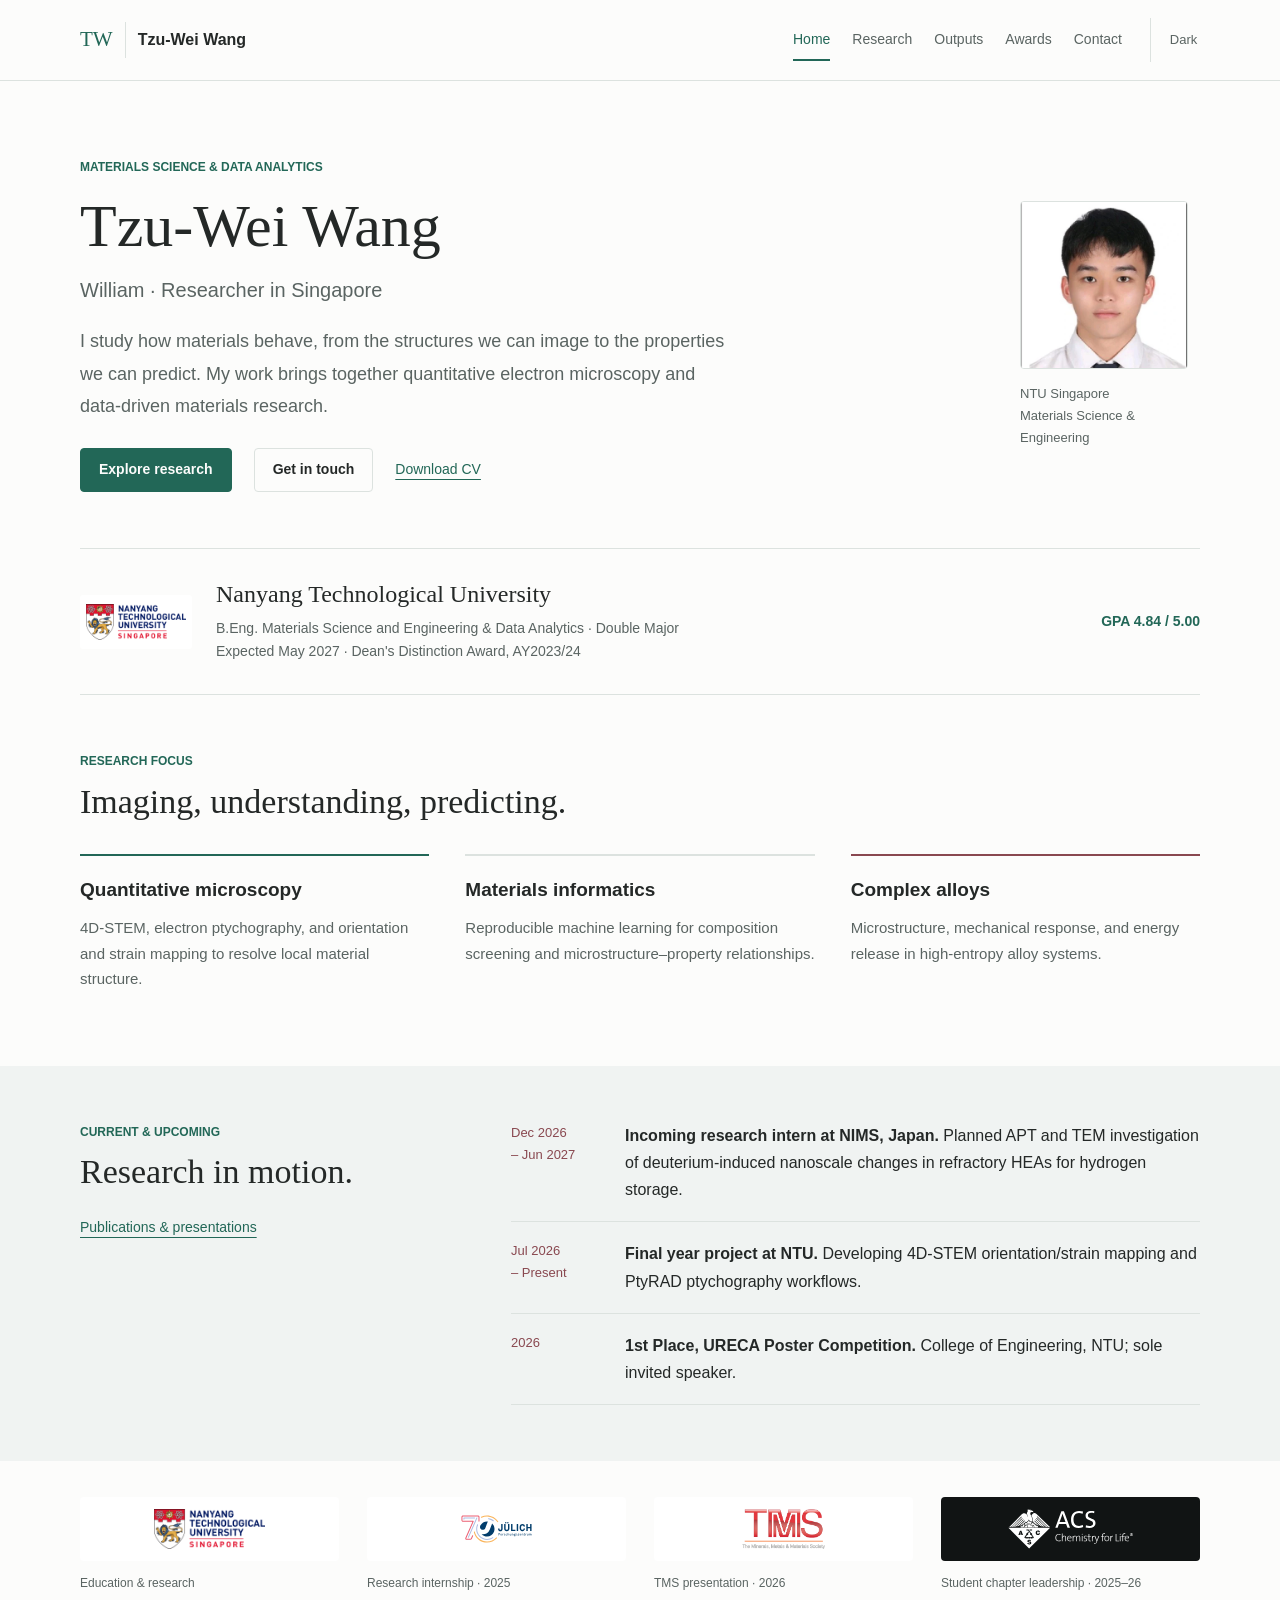
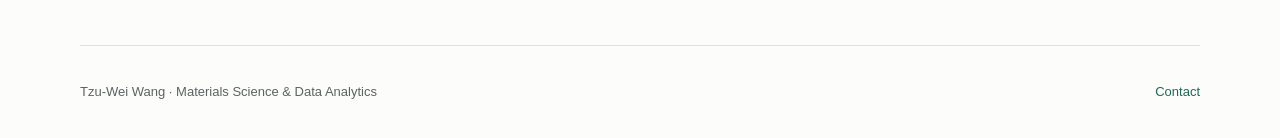
==== commit 16d46189: "Refresh research portfolio from updated CV and refine responsive layout" ====
--- a/index.html
+++ b/index.html
@@ -3,156 +3,87 @@
   <head>
     <meta charset="utf-8">
     <meta name="viewport" content="width=device-width, initial-scale=1">
-    <title>Tzu-Wei Wang | Materials Science & Data Analytics</title>
-    <meta name="description" content="Portfolio of Tzu-Wei Wang, focused on materials characterization, microscopy, and machine learning for energy and extreme-environment materials.">
+    <title>Tzu-Wei Wang | Electron Microscopy &amp; Materials Research</title>
+    <meta name="description" content="Tzu-Wei Wang (William), NTU Singapore. Quantitative electron microscopy, 4D-STEM, ptychography, and data-driven materials research.">
     <link rel="stylesheet" href="styles.css">
   </head>
   <body>
     <a class="skip-link" href="#main">Skip to main content</a>
     <header class="site-header">
       <nav class="nav-shell" aria-label="Primary navigation">
-        <a class="brand" href="index.html" aria-label="Tzu-Wei Wang home">
-          <span class="brand-mark" aria-hidden="true">TW</span>
-          <span>Tzu-Wei Wang</span>
-        </a>
+        <a class="brand" href="index.html"><span class="brand-mark" aria-hidden="true">TW</span><span>Tzu-Wei Wang</span></a>
         <div class="nav-links" aria-label="Portfolio pages">
-          <a href="index.html">Home</a>
-          <a href="research.html">Research</a>
-          <a href="outputs.html">Outputs</a>
-          <a href="awards.html">Awards</a>
-          <a href="contact.html">Contact</a>
+          <a href="index.html">Home</a><a href="research.html">Research</a><a href="outputs.html">Outputs</a><a href="awards.html">Awards</a><a href="contact.html">Contact</a>
         </div>
-        <button class="theme-toggle" type="button" aria-label="Switch to dark theme">
-          Theme
-        </button>
+        <button class="theme-toggle" type="button" aria-label="Switch to dark theme">Theme</button>
       </nav>
     </header>
-
     <main id="main">
-      <section class="hero split-hero" aria-labelledby="hero-title">
+      <section class="hero profile-intro" aria-labelledby="hero-title">
         <div class="hero-copy">
-          <p class="eyebrow">Materials Science + Data Analytics</p>
-          <h1 id="hero-title">Tzu-Wei Wang (William)</h1>
-          <p class="lede">
-            I connect microscopy, thermal and mechanical characterization, and machine learning to study materials for energy and extreme-environment applications.
-          </p>
-          <div class="action-row" aria-label="Primary actions">
-            <a class="button primary" href="contact.html">
-              Contact
-            </a>
-            <a class="button secondary" href="research.html">
-              View Research
-            </a>
-            <a class="button ghost" href="assets/tsmc_CV.pdf" download>
-              Download CV
-            </a>
+          <p class="eyebrow">Materials Science &amp; Data Analytics</p>
+          <h1 id="hero-title">Tzu-Wei Wang</h1>
+          <p class="name-note">William &middot; Researcher in Singapore</p>
+          <p class="lede">I study how materials behave, from the structures we can image to the properties we can predict. My work brings together quantitative electron microscopy and data-driven materials research.</p>
+          <div class="action-row">
+            <a class="button primary" href="research.html">Explore research</a>
+            <a class="button secondary" href="contact.html">Get in touch</a>
+            <a class="text-link" href="assets/WangTzuWei_CV.pdf" download>Download CV</a>
           </div>
         </div>
-        <div class="profile-panel" aria-label="Profile summary">
-          <img class="profile-image" src="assets/profile-photo.webp" width="400" height="400" alt="Formal headshot of Tzu-Wei Wang">
-          <div class="profile-facts">
-            <div>
-              <span>NTU Singapore</span>
-              <strong>MSE + Data Analytics</strong>
-            </div>
-            <div>
-              <span>GPA</span>
-              <strong>4.84 / 5.00</strong>
-            </div>
-            <div>
-              <span>Focus</span>
-              <strong>Microscopy, HEAs/SRMs, ML</strong>
-            </div>
-          </div>
+        <div class="portrait">
+          <img class="profile-image" src="assets/profile-photo.webp" width="400" height="400" alt="Portrait of Tzu-Wei Wang">
+          <span class="portrait-caption">NTU Singapore<br>Materials Science &amp; Engineering</span>
         </div>
       </section>
 
-      <section class="logo-strip" aria-labelledby="logo-title">
-        <div class="logo-strip-copy">
-          <p class="eyebrow">Affiliations & Venues</p>
-          <h2 id="logo-title">Research communities and institutions</h2>
-        </div>
-        <div class="logo-grid">
-          <div class="logo-card">
-            <img src="assets/logo-ntu.png" width="500" height="168" alt="NTU Singapore wordmark">
-            <span>Nanyang Technological University</span>
+      <section class="section-band" style="padding-top:0;padding-bottom:0" aria-labelledby="education-title">
+        <div class="education">
+          <img src="assets/logo-ntu.png" width="500" height="168" alt="Nanyang Technological University">
+          <div>
+            <h2 id="education-title">Nanyang Technological University</h2>
+            <p>B.Eng. Materials Science and Engineering &amp; Data Analytics &middot; Double Major</p>
+            <p>Expected May 2027 &middot; Dean's Distinction Award, AY2023/24</p>
           </div>
-          <div class="logo-card">
-            <img src="assets/logo-julich.svg" width="420" height="120" alt="Forschungszentrum Juelich wordmark">
-            <span>Research internship in Germany</span>
-          </div>
-          <div class="logo-card">
-            <img src="assets/logo-tms.png" width="420" height="120" alt="TMS wordmark">
-            <span>TMS 2026 presentation, San Diego</span>
-          </div>
-          <div class="logo-card brand-dark-logo">
-            <img src="assets/logo-acs.svg" width="420" height="120" alt="American Chemical Society logo">
-            <span>ACS Student Chapter leadership</span>
-          </div>
+          <p class="education-grade">GPA 4.84 / 5.00</p>
         </div>
       </section>
 
-      <section class="metric-strip" aria-label="Portfolio snapshot">
-        <div>
-          <strong>4</strong>
-          <span>Research experiences</span>
+      <section class="section-band" aria-labelledby="focus-title">
+        <div class="section-heading">
+          <p class="eyebrow">Research focus</p>
+          <h2 id="focus-title">Imaging, understanding, predicting.</h2>
         </div>
-        <div>
-          <strong>9+</strong>
-          <span>Awards and funding recognitions</span>
-        </div>
-        <div>
-          <strong>2026</strong>
-          <span>M&M abstract and TMS presentation</span>
+        <div class="focus-grid">
+          <article><h3>Quantitative microscopy</h3><p>4D-STEM, electron ptychography, and orientation and strain mapping to resolve local material structure.</p></article>
+          <article><h3>Materials informatics</h3><p>Reproducible machine learning for composition screening and microstructure&ndash;property relationships.</p></article>
+          <article><h3>Complex alloys</h3><p>Microstructure, mechanical response, and energy release in high-entropy alloy systems.</p></article>
         </div>
       </section>
 
-      <section class="section-band" aria-labelledby="explore-title">
+      <section class="section-band muted home-updates" aria-labelledby="current-title">
         <div class="section-heading">
-          <p class="eyebrow">Explore</p>
-          <h2 id="explore-title">A portfolio split by how people actually read it</h2>
-          <p>Use the pages below to jump directly into research experience, outputs, awards, or contact details.</p>
+          <p class="eyebrow">Current &amp; upcoming</p>
+          <h2 id="current-title">Research in motion.</h2>
+          <a class="text-link" href="outputs.html">Publications &amp; presentations</a>
         </div>
-        <div class="route-grid">
-          <a class="route-card" href="research.html">
-            <span>01</span>
-            <h3>Research</h3>
-            <p>Internships and projects across HEA-based SRMs, TEM simulation, microscopy informatics, and H2O2 electrosynthesis.</p>
-          </a>
-          <a class="route-card" href="outputs.html">
-            <span>02</span>
-            <h3>Outputs</h3>
-            <p>Conference presentations, accepted abstracts, submitted work, data publication, and manuscripts in preparation.</p>
-          </a>
-          <a class="route-card" href="awards.html">
-            <span>03</span>
-            <h3>Awards</h3>
-            <p>Research funding, poster awards, scholarships, iGEM recognition, and ACS student leadership.</p>
-          </a>
-          <a class="route-card" href="contact.html">
-            <span>04</span>
-            <h3>Contact</h3>
-            <p>Email, LinkedIn, CV download, language profile, and current collaboration interests.</p>
-          </a>
+        <ol class="news-list">
+          <li><time>Dec 2026<br>&ndash; Jun 2027</time><p><strong>Incoming research intern at NIMS, Japan.</strong> Planned APT and TEM investigation of deuterium-induced nanoscale changes in refractory HEAs for hydrogen storage.</p></li>
+          <li><time>Jul 2026<br>&ndash; Present</time><p><strong>Final year project at NTU.</strong> Developing 4D-STEM orientation/strain mapping and PtyRAD ptychography workflows.</p></li>
+          <li><time>2026</time><p><strong>1st Place, URECA Poster Competition.</strong> College of Engineering, NTU; sole invited speaker.</p></li>
+        </ol>
+      </section>
+
+      <section class="logo-strip" aria-label="Research institutions and scientific communities">
+        <div class="logo-grid">
+          <div class="logo-card"><img src="assets/logo-ntu.png" width="500" height="168" alt="NTU Singapore"><span>Education &amp; research</span></div>
+          <div class="logo-card"><img src="assets/logo-julich.svg" width="420" height="120" alt="Forschungszentrum Juelich"><span>Research internship &middot; 2025</span></div>
+          <div class="logo-card"><img src="assets/logo-tms.png" width="420" height="120" alt="The Minerals, Metals and Materials Society"><span>TMS presentation &middot; 2026</span></div>
+          <div class="logo-card brand-dark-logo"><img src="assets/logo-acs.svg" width="420" height="120" alt="American Chemical Society"><span>Student chapter leadership &middot; 2025&ndash;26</span></div>
         </div>
       </section>
-
-      <section class="feature-band" aria-labelledby="signal-title">
-        <div class="feature-copy">
-          <p class="eyebrow">Research Signal</p>
-          <h2 id="signal-title">Characterization-driven materials informatics</h2>
-          <p>
-            My work starts with measurement quality: controlled imaging parameters, interpretable characterization, and ML workflows that stay anchored to physical meaning.
-          </p>
-        </div>
-        <img src="assets/microstructure-hero.webp" width="1400" height="1000" alt="Abstract microscopy mesh and data traces inspired by materials characterization">
-      </section>
     </main>
-
-    <footer class="site-footer">
-      <p>Tzu-Wei Wang | Materials Science & Data Analytics</p>
-      <a href="contact.html">Contact</a>
-    </footer>
+    <footer class="site-footer"><p>Tzu-Wei Wang &middot; Materials Science &amp; Data Analytics</p><a href="contact.html">Contact</a></footer>
     <script src="script.js"></script>
   </body>
 </html>
--- a/styles.css
+++ b/styles.css
@@ -1,1145 +1,227 @@
-:root {
-  color-scheme: light;
-  --bg: #fbfcfc;
-  --surface: #ffffff;
-  --surface-2: #eef5f4;
-  --ink: #151719;
-  --muted-ink: #536067;
-  --line: #d8e0e0;
-  --primary: #1f5eff;
-  --primary-strong: #1748c7;
-  --teal: #0e7c66;
-  --copper: #b96831;
-  --shadow: 0 18px 44px rgba(17, 24, 39, 0.1);
-  --max: 1160px;
-  --header-h: 68px;
-}
+:root { color-scheme: light; --bg: #fcfcfb; --surface: #fff; --surface-2: #f0f3f2; --ink: #242827; --muted-ink: #5a6462; --line: #dce2df; --primary: #226757; --accent: #894850; --max: 1120px; }
+[data-theme="dark"] { color-scheme: dark; --bg: #161a19; --surface: #1c211f; --surface-2: #232b28; --ink: #edf0ee; --muted-ink: #b2beb7; --line: #3a4540; --primary: #91cbb4; --accent: #e1adb0; }
+* { box-sizing: border-box; }
+html { scroll-behavior: smooth; scroll-padding-top: 120px; }
+body { margin: 0; background: var(--bg); color: var(--ink); font-family: "Segoe UI", Arial, sans-serif; font-size: 16px; line-height: 1.7; letter-spacing: 0; }
+a { color: inherit; text-decoration: none; }
+img, svg { display: block; max-width: 100%; }
+button { font: inherit; cursor: pointer; }
+[hidden] { display: none !important; }
+::selection { background: #cfe7db; color: #15271e; }
+:focus-visible { outline: 2px solid var(--primary); outline-offset: 5px; }
+.skip-link { position: fixed; top: 8px; left: 8px; z-index: 100; padding: 12px 20px; background: var(--ink); color: var(--bg); transform: translateY(-160%); }
+.skip-link:focus { transform: translateY(0); }
+.nav-shell, .hero, .page-hero, .section-band, .logo-strip, .site-footer { width: min(var(--max), calc(100% - 80px)); margin-inline: auto; }
+.site-header { position: sticky; top: 0; z-index: 20; background: var(--bg); border-bottom: 1px solid var(--line); }
+.nav-shell { min-height: 80px; display: flex; align-items: center; gap: 28px; }
+.brand { display: inline-flex; align-items: center; gap: 12px; white-space: nowrap; font-weight: 650; }
+.brand-mark { font-family: Georgia, serif; font-size: 21px; font-weight: 400; color: var(--primary); border-right: 1px solid var(--line); padding-right: 12px; }
+.nav-links { display: flex; gap: 22px; margin-left: auto; }
+.nav-links a { display: inline-flex; align-items: center; min-height: 48px; position: relative; color: var(--muted-ink); font-size: 14px; }
+.nav-links a:hover, .nav-links a.is-active { color: var(--primary); }
+.nav-links a.is-active::after { content: ""; position: absolute; bottom: 3px; left: 0; right: 0; height: 2px; background: var(--primary); }
+.theme-toggle { min-height: 44px; min-width: 50px; padding: 4px 0 4px 16px; border: 0; border-left: 1px solid var(--line); background: transparent; color: var(--muted-ink); font-size: 13px; }
+.theme-toggle:hover { color: var(--primary); }
+h1, h2, h3, p { margin-top: 0; }
+h1, .section-heading h2, .education h2 { font-family: Georgia, "Times New Roman", serif; font-weight: 400; }
+h1 { font-size: 60px; line-height: 1.13; margin-bottom: 22px; text-wrap: balance; }
+h2 { font-size: 26px; line-height: 1.3; font-weight: 600; margin-bottom: 16px; }
+h3 { font-size: 19px; line-height: 1.45; font-weight: 600; margin-bottom: 12px; }
+p { margin-bottom: 18px; }
+.eyebrow, .project-meta, .output-card > span, .publication-status { color: var(--primary); font-size: 12px; font-weight: 650; text-transform: uppercase; }
+.eyebrow { margin-bottom: 16px; }
+.lede { font-size: 18px; line-height: 1.8; color: var(--muted-ink); max-width: 66ch; }
+.hero { padding-block: 76px 56px; }
+.profile-intro { display: grid; grid-template-columns: minmax(0, 1fr) 180px; gap: 72px; align-items: center; }
+.hero-copy { max-width: 720px; }
+.name-note { color: var(--muted-ink); font-size: 20px; margin-top: -10px; }
+.profile-image, .contact-portrait { width: 168px; height: auto; aspect-ratio: 1; object-fit: contain; border: 1px solid var(--line); border-radius: 4px; background: #fff; }
+.portrait-caption { display: block; margin-top: 14px; font-size: 13px; color: var(--muted-ink); }
+.action-row { display: flex; flex-wrap: wrap; align-items: center; gap: 12px 22px; margin-top: 26px; }
+.button { display: inline-flex; align-items: center; justify-content: center; min-height: 44px; padding: 9px 18px; font-size: 14px; font-weight: 600; border: 1px solid var(--line); border-radius: 4px; transition: background 160ms ease, color 160ms ease; }
+.button.primary { background: var(--primary); color: var(--bg); border-color: var(--primary); }
+.button.primary:hover { background: var(--ink); border-color: var(--ink); }
+.button.secondary:hover { background: var(--surface-2); }
+.text-link, .source-link { display: inline-flex; align-items: center; min-height: 44px; color: var(--primary); text-decoration: underline; text-underline-offset: 5px; font-size: 14px; }
+.education { display: grid; grid-template-columns: 112px minmax(0, 1fr) auto; gap: 24px; align-items: center; padding: 30px 0; border-block: 1px solid var(--line); }
+.education img { width: 112px; height: 54px; object-fit: contain; background: white; padding: 6px; border-radius: 3px; }
+.education h2 { font-size: 24px; margin-bottom: 6px; }
+.education p { margin: 0; font-size: 14px; color: var(--muted-ink); }
+.education .education-grade { color: var(--primary); font-weight: 600; white-space: nowrap; }
+.section-band { padding-block: 56px; }
+.section-band.muted { width: 100%; padding-inline: max(40px, calc((100% - var(--max)) / 2)); background: var(--surface-2); }
+.section-heading { margin-bottom: 30px; max-width: 720px; }
+.section-heading h2 { font-size: 34px; margin-bottom: 12px; }
+.section-heading p:not(.eyebrow) { color: var(--muted-ink); }
+.section-heading .eyebrow { margin-bottom: 8px; }
+.focus-grid { display: grid; grid-template-columns: repeat(3, minmax(0, 1fr)); gap: 36px; }
+.focus-grid article { border-top: 2px solid var(--line); padding-top: 20px; }
+.focus-grid article:first-child { border-color: var(--primary); }
+.focus-grid article:last-child { border-color: var(--accent); }
+.focus-grid p { color: var(--muted-ink); font-size: 15px; }
+.home-updates { display: grid; grid-template-columns: 0.7fr 1.3fr; gap: 60px; }
+.news-list { list-style: none; padding: 0; margin: 0; }
+.news-list li { display: grid; grid-template-columns: 90px minmax(0, 1fr); gap: 24px; padding-block: 18px; border-bottom: 1px solid var(--line); }
+.news-list li:first-child { padding-top: 0; }
+.news-list time { font-size: 13px; color: var(--accent); }
+.news-list p { margin: 0; }
+.news-list strong { font-weight: 600; }
+.logo-strip { padding-block: 36px 52px; }
+.logo-grid { display: grid; grid-template-columns: repeat(4, minmax(0, 1fr)); gap: 28px; }
+.logo-card img { width: 100%; height: 64px; padding: 12px; object-fit: contain; background: white; border-radius: 4px; }
+.logo-card span { display: block; margin-top: 12px; font-size: 12px; color: var(--muted-ink); }
+.brand-dark-logo img, img.brand-dark-logo { background: #111414; }
+.page-hero { padding-block: 60px 36px; border-bottom: 1px solid var(--line); }
+.page-hero h1 { max-width: 850px; font-size: 48px; }
+.page-hero .lede { margin-bottom: 0; }
+.page-jumps { display: flex; flex-wrap: wrap; gap: 12px 28px; margin-top: 20px; }
+.page-jumps a { color: var(--primary); font-size: 14px; min-height: 44px; display: inline-flex; align-items: center; text-decoration: underline; text-underline-offset: 5px; }
+.research-list { display: grid; }
+.research-entry { display: grid; grid-template-columns: 185px minmax(0, 1fr); gap: 42px; padding-block: 38px; border-top: 1px solid var(--line); }
+.research-entry:first-child { padding-top: 0; border-top: 0; }
+.role-meta time { display: block; font-size: 14px; color: var(--accent); margin-bottom: 8px; }
+.role-meta p { font-size: 14px; color: var(--muted-ink); margin: 8px 0 0; }
+.role-meta .card-logo { width: 148px; height: 52px; margin: 20px 0 0; }
+.role-label { display: block; font-size: 13px; font-weight: 600; color: var(--primary); margin-bottom: 10px; }
+.research-entry h2 { font-size: 25px; }
+.research-entry p, .research-entry li { color: var(--muted-ink); }
+.research-entry ul { padding-left: 20px; margin: 14px 0 0; }
+.research-entry li + li { margin-top: 6px; }
+.role-body { min-width: 0; }
+.role-body.has-photo { display: grid; grid-template-columns: minmax(0, 1fr) 166px; gap: 28px; align-items: start; }
+.role-photo { margin: 24px 0 0; max-width: 520px; }
+.role-photo img { width: 100%; height: auto; border-radius: 4px; }
+.proof-thumb { margin: 0; max-width: 190px; }
+.proof-thumb img { width: 100%; height: auto; border-radius: 4px; }
+figcaption { font-size: 12px; line-height: 1.5; color: var(--muted-ink); margin-top: 10px; }
+.capability-layout { display: grid; grid-template-columns: repeat(3, minmax(0, 1fr)); gap: 32px; }
+.skill-cluster h3 { font-size: 17px; }
+.skill-cluster p { color: var(--muted-ink); font-size: 15px; }
+.output-grid { display: grid; grid-template-columns: repeat(3, minmax(0, 1fr)); gap: 26px; align-items: start; }
+.output-card { border-top: 1px solid var(--line); padding-top: 22px; min-width: 0; }
+.card-logo { height: 64px; width: 100%; object-fit: contain; padding: 8px; background: white; border-radius: 3px; margin-bottom: 20px; }
+.output-card h3 { margin-top: 12px; font-size: 19px; }
+.output-card p { font-size: 14px; color: var(--muted-ink); }
+.output-card .proof-thumb { max-width: 180px; margin-top: 22px; }
+.stack-list { display: grid; }
+.stack-list article { position: relative; padding: 24px 0 26px 130px; border-top: 1px solid var(--line); }
+.stack-list article:first-child { border-top: 0; padding-top: 0; }
+.stack-list .publication-status { position: absolute; left: 0; width: 110px; line-height: 1.6; color: var(--accent); }
+.stack-list p { font-size: 14px; margin-bottom: 8px; color: var(--muted-ink); }
+.stack-list h3 { max-width: 74ch; }
+.timeline { display: grid; grid-template-columns: repeat(3, minmax(0, 1fr)); gap: 20px; }
+.timeline article { display: flex; flex-direction: column; min-width: 0; padding: 22px; border: 1px solid var(--line); background: var(--surface); border-radius: 4px; }
+.timeline time { font-size: 13px; color: var(--accent); margin-bottom: 12px; }
+.timeline h3 { font-size: 18px; }
+.timeline p { font-size: 14px; color: var(--muted-ink); margin-bottom: 0; }
+.timeline .source-link { margin-top: auto; padding-top: 10px; }
+.award-logo { width: 140px; height: 56px; padding: 6px; object-fit: contain; background: white; border-radius: 3px; margin-bottom: 20px; }
+.institution-label { min-height: 56px; display: flex; align-items: center; font-size: 16px; color: var(--primary); font-weight: 600; margin-bottom: 20px; }
+.leadership-grid { display: grid; grid-template-columns: repeat(2, minmax(0, 1fr)); gap: 40px; }
+.leadership-grid .card-logo { width: 180px; }
+.leadership-grid p { font-size: 15px; color: var(--muted-ink); }
+.contact-hero { display: grid; grid-template-columns: minmax(0, 1fr) 168px; align-items: center; gap: 0 70px; }
+.contact-hero > .lede { grid-column: 1; }
+.contact-portrait { grid-column: 2; grid-row: 1 / 3; }
+.contact-grid { display: grid; grid-template-columns: repeat(2, minmax(0, 1fr)); gap: 36px; }
+.contact-options { grid-template-columns: repeat(3, minmax(0, 1fr)); gap: 32px; }
+.contact-card { min-width: 0; border-top: 1px solid var(--line); padding-top: 24px; }
+.contact-card > span { color: var(--primary); text-transform: uppercase; font-size: 12px; font-weight: 600; display: block; margin-bottom: 12px; }
+.contact-card > strong { display: block; font-size: 20px; line-height: 1.5; margin-bottom: 12px; font-weight: 600; overflow-wrap: anywhere; }
+.contact-options .contact-card > strong { font-size: 17px; }
+.contact-card p { font-size: 15px; color: var(--muted-ink); }
+a.contact-card:hover > strong { color: var(--primary); text-decoration: underline; text-underline-offset: 5px; }
+.opening-visuals, .snooker-visuals { display: grid; grid-template-columns: repeat(2, minmax(0, 1fr)); gap: 16px; margin: 24px 0 0; }
+.opening-visuals { max-width: 410px; }
+.opening-visuals figure, .snooker-visuals figure { min-width: 0; margin: 0; }
+.opening-visuals img { width: 100%; height: auto; aspect-ratio: 1; }
+.opening-visuals b, .opening-visuals em, .snooker-visuals b, .snooker-visuals em { display: block; font-style: normal; }
+.opening-visuals b, .snooker-visuals b { color: var(--ink); font-weight: 600; }
+.snooker-visuals img { width: 100%; height: 252px; border-radius: 3px; }
+.interest-photo { object-fit: contain; background: var(--surface-2); }
+.interest-diagram { object-fit: contain; padding: 10px; background: var(--surface-2); }
+.snooker-visuals a { text-decoration: underline; text-underline-offset: 3px; }
+.chess-ratings { display: grid; grid-template-columns: repeat(3, minmax(0, 1fr)); gap: 16px; margin: 24px 0 10px; border-block: 1px solid var(--line); padding-block: 12px; }
+.chess-ratings dt { font-size: 12px; color: var(--muted-ink); }
+.chess-ratings dd { font-size: 20px; font-weight: 600; margin: 0; font-variant-numeric: tabular-nums; }
+.contact-card .chess-status { font-size: 12px; }
+.site-footer { display: flex; align-items: center; justify-content: space-between; gap: 24px; padding-block: 24px; border-top: 1px solid var(--line); font-size: 13px; color: var(--muted-ink); }
+.site-footer p { margin: 0; }
+.site-footer a { color: var(--primary); min-height: 44px; display: inline-flex; align-items: center; }
 
-[data-theme="dark"] {
-  color-scheme: dark;
-  --bg: #111414;
-  --surface: #171b1c;
-  --surface-2: #202828;
-  --ink: #f6f8f8;
-  --muted-ink: #b6c1c1;
-  --line: #344041;
-  --primary: #78a3ff;
-  --primary-strong: #a9c2ff;
-  --teal: #65d6bf;
-  --copper: #e1a06d;
-  --shadow: 0 20px 52px rgba(0, 0, 0, 0.3);
-}
-
-* {
-  box-sizing: border-box;
-}
-
-html {
-  scroll-behavior: smooth;
-}
-
-body {
-  margin: 0;
-  background: var(--bg);
-  color: var(--ink);
-  font-family: Inter, ui-sans-serif, system-ui, -apple-system, BlinkMacSystemFont, "Segoe UI", sans-serif;
-  font-size: 16px;
-  line-height: 1.6;
-  letter-spacing: 0;
-  text-rendering: optimizeLegibility;
-}
-
-a {
-  color: inherit;
-  text-decoration: none;
-}
-
-img,
-svg {
-  display: block;
-  max-width: 100%;
-}
-
-button {
-  font: inherit;
-}
-
-.skip-link {
-  position: fixed;
-  top: 12px;
-  left: 12px;
-  z-index: 1000;
-  transform: translateY(-160%);
-  background: var(--ink);
-  color: var(--bg);
-  padding: 10px 14px;
-  border-radius: 6px;
-  transition: transform 180ms ease;
-}
-
-.skip-link:focus {
-  transform: translateY(0);
-}
-
-:focus-visible {
-  outline: 3px solid var(--primary);
-  outline-offset: 3px;
-}
-
-.site-header {
-  position: sticky;
-  top: 0;
-  z-index: 50;
-  min-height: var(--header-h);
-  background: var(--bg);
-  background: color-mix(in srgb, var(--bg) 86%, transparent);
-  border-bottom: 1px solid var(--line);
-  backdrop-filter: blur(16px);
-}
-
-.nav-shell,
-.hero,
-.page-hero,
-.section-band,
-.metric-strip,
-.logo-strip,
-.feature-band,
-.site-footer {
-  width: min(var(--max), calc(100% - 32px));
-  margin: 0 auto;
-}
-
-.nav-shell {
-  min-height: var(--header-h);
-  display: flex;
-  align-items: center;
-  justify-content: space-between;
-  gap: 24px;
-}
-
-.brand {
-  display: inline-flex;
-  align-items: center;
-  gap: 10px;
-  min-height: 44px;
-  font-weight: 750;
-}
-
-.brand-mark {
-  width: 38px;
-  height: 38px;
-  display: grid;
-  place-items: center;
-  border: 1px solid var(--line);
-  border-radius: 8px;
-  background: var(--surface);
-  color: var(--primary);
-  font-size: 0.86rem;
-  font-weight: 850;
-}
-
-.nav-links {
-  display: flex;
-  align-items: center;
-  gap: 6px;
-  padding: 4px;
-  border: 1px solid var(--line);
-  border-radius: 8px;
-  background: var(--surface);
-}
-
-.nav-links a {
-  min-height: 40px;
-  display: inline-flex;
-  align-items: center;
-  padding: 0 12px;
-  border-radius: 6px;
-  color: var(--muted-ink);
-  font-size: 0.92rem;
-  font-weight: 700;
-  transition: color 180ms ease, background 180ms ease;
-}
-
-.nav-links a:hover,
-.nav-links a:focus-visible,
-.nav-links a.is-active {
-  color: var(--ink);
-  background: var(--surface-2);
-}
-
-.theme-toggle {
-  min-width: 62px;
-  height: 44px;
-  padding: 0 13px;
-  border: 1px solid var(--line);
-  border-radius: 8px;
-  display: grid;
-  place-items: center;
-  background: var(--surface);
-  color: var(--ink);
-  cursor: pointer;
-  transition: border-color 180ms ease, transform 180ms ease;
-}
-
-.theme-toggle:hover {
-  border-color: var(--primary);
-}
-
-.theme-toggle:active {
-  transform: scale(0.97);
-}
-
-.hero {
-  padding: 72px 0 44px;
-}
-
-.split-hero {
-  min-height: calc(100dvh - 180px);
-  display: grid;
-  grid-template-columns: minmax(0, 1fr) minmax(280px, 360px);
-  gap: 52px;
-  align-items: center;
-}
-
-.page-hero {
-  padding: 74px 0 36px;
-}
-
-.contact-hero {
-  display: grid;
-  grid-template-columns: minmax(0, 1fr) 250px;
-  gap: 44px;
-  align-items: end;
-}
-
-.eyebrow {
-  margin: 0 0 12px;
-  color: var(--teal);
-  font-size: 0.82rem;
-  font-weight: 850;
-  text-transform: uppercase;
-}
-
-h1,
-h2,
-h3,
-p {
-  margin-top: 0;
-}
-
-h1 {
-  max-width: 12ch;
-  margin-bottom: 18px;
-  font-size: 4.45rem;
-  line-height: 0.98;
-  letter-spacing: 0;
-}
-
-.page-hero h1 {
-  max-width: 13ch;
-  font-size: 4rem;
-}
-
-h2 {
-  margin-bottom: 16px;
-  font-size: 2.35rem;
-  line-height: 1.08;
-  letter-spacing: 0;
-}
-
-.project-card h2 {
-  font-size: 1.35rem;
-}
-
-h3 {
-  margin-bottom: 12px;
-  font-size: 1.18rem;
-  line-height: 1.25;
-  letter-spacing: 0;
-}
-
-.lede,
-.section-heading p,
-.feature-copy p {
-  max-width: 68ch;
-  color: var(--muted-ink);
-  font-size: 1.08rem;
-}
-
-.action-row {
-  display: flex;
-  flex-wrap: wrap;
-  gap: 12px;
-  margin-top: 30px;
-}
-
-.button {
-  min-height: 48px;
-  display: inline-flex;
-  align-items: center;
-  justify-content: center;
-  gap: 10px;
-  padding: 0 17px;
-  border: 1px solid transparent;
-  border-radius: 8px;
-  font-weight: 760;
-  cursor: pointer;
-  transition: transform 180ms ease, border-color 180ms ease, background 180ms ease, color 180ms ease;
-}
-
-.button:hover {
-  transform: translateY(-1px);
-}
-
-.button:active {
-  transform: translateY(0) scale(0.99);
-}
-
-.button.primary {
-  background: var(--primary);
-  color: #ffffff;
-}
-
-[data-theme="dark"] .button.primary {
-  color: #111414;
-}
-
-.button.primary:hover {
-  background: var(--primary-strong);
-}
-
-.button.secondary {
-  border-color: var(--line);
-  background: var(--surface);
-  color: var(--ink);
-}
-
-.button.ghost {
-  color: var(--primary);
-}
-
-.profile-panel {
-  width: min(100%, 320px);
-  justify-self: end;
-  padding: 18px;
-  border: 1px solid var(--line);
-  border-radius: 8px;
-  background: var(--surface);
-  box-shadow: var(--shadow);
-}
-
-.profile-image {
-  width: min(124px, 38vw);
-  height: 156px;
-  margin: 0 auto 18px;
-  border: 1px solid var(--line);
-  border-radius: 8px;
-  background: #ffffff;
-  object-fit: contain;
-  object-position: center center;
-}
-
-.profile-facts {
-  display: grid;
-  grid-template-columns: 1fr;
-  gap: 10px;
-  background: transparent;
-}
-
-.profile-facts div {
-  padding: 14px;
-  border: 1px solid var(--line);
-  border-radius: 8px;
-  background: var(--surface-2);
-}
-
-.profile-facts span,
-.route-card span,
-.project-meta span,
-.output-card span,
-.stack-list span,
-.contact-card span {
-  color: var(--copper);
-  font-size: 0.78rem;
-  font-weight: 850;
-  text-transform: uppercase;
-}
-
-.profile-facts strong,
-.metric-strip strong,
-.contact-card strong {
-  display: block;
-  color: var(--ink);
-  font-size: 1.1rem;
-  line-height: 1.25;
-}
-
-.metric-strip {
-  display: grid;
-  grid-template-columns: repeat(3, minmax(0, 1fr));
-  gap: 1px;
-  margin-bottom: 24px;
-  border: 1px solid var(--line);
-  border-radius: 8px;
-  overflow: hidden;
-  background: var(--line);
-}
-
-.metric-strip div {
-  min-height: 130px;
-  padding: 22px;
-  background: var(--surface);
-}
-
-.metric-strip strong {
-  color: var(--primary);
-  font-size: 2.2rem;
-}
-
-.metric-strip span {
-  display: block;
-  margin-top: 8px;
-  color: var(--muted-ink);
-  font-weight: 650;
-}
-
-.logo-strip {
-  display: grid;
-  grid-template-columns: minmax(220px, 0.36fr) minmax(0, 1fr);
-  gap: 24px;
-  align-items: start;
-  margin-bottom: 24px;
-  padding: 24px;
-  border: 1px solid var(--line);
-  border-radius: 8px;
-  background: var(--surface);
-}
-
-.logo-strip-copy h2 {
-  margin-bottom: 0;
-  font-size: 1.5rem;
-}
-
-.logo-grid {
-  display: grid;
-  grid-template-columns: repeat(2, minmax(0, 1fr));
-  gap: 12px;
-}
-
-.logo-card {
-  min-height: 132px;
-  padding: 14px;
-  border: 1px solid var(--line);
-  border-radius: 8px;
-  background: var(--surface-2);
-}
-
-.logo-card img,
-.card-logo {
-  width: 100%;
-  height: 72px;
-  object-fit: contain;
-  object-position: center center;
-  padding: 8px;
-  border: 1px solid var(--line);
-  border-radius: 8px;
-  background: #ffffff;
-}
-
-.logo-card.brand-dark-logo img,
-.card-logo.brand-dark-logo {
-  background: #111414;
-}
-
-.logo-card span {
-  display: block;
-  margin-top: 10px;
-  color: var(--muted-ink);
-  font-size: 0.86rem;
-  font-weight: 700;
-}
-
-.card-logo {
-  height: 64px;
-  margin-bottom: 18px;
-}
-
-.conference-logo {
-  height: 82px;
-}
-
-.award-logo {
-  width: 100%;
-  height: 64px;
-  margin-bottom: 16px;
-  padding: 10px;
-  border: 1px solid var(--line);
-  border-radius: 8px;
-  background: #ffffff;
-  object-fit: contain;
-  object-position: center center;
-}
-
-.square-award-logo {
-  padding: 4px;
-  object-position: center center;
-}
-
-.institution-label {
-  min-height: 64px;
-  display: flex;
-  align-items: center;
-  margin-bottom: 18px;
-  padding: 12px 14px;
-  border: 1px solid var(--line);
-  border-radius: 8px;
-  background: var(--surface-2);
-  color: var(--ink);
-  font-size: 1.05rem;
-  font-weight: 850;
-}
-
-.section-band {
-  padding: 72px 0;
-}
-
-.section-band.muted {
-  width: 100%;
-  max-width: none;
-  padding-left: max(16px, calc((100% - var(--max)) / 2));
-  padding-right: max(16px, calc((100% - var(--max)) / 2));
-  background: var(--surface-2);
-  border-top: 1px solid var(--line);
-  border-bottom: 1px solid var(--line);
-}
-
-.section-heading {
-  max-width: 780px;
-  margin-bottom: 34px;
-}
-
-.route-grid,
-.project-grid,
-.output-grid,
-.capability-layout,
-.contact-grid,
-.leadership-grid {
-  display: grid;
-  grid-template-columns: repeat(2, minmax(0, 1fr));
-  gap: 18px;
-}
-
-.route-card,
-.project-card,
-.output-card,
-.skill-cluster,
-.stack-list article,
-.timeline article,
-.leadership-grid article,
-.contact-card {
-  border: 1px solid var(--line);
-  border-radius: 8px;
-  background: var(--surface);
-  min-width: 0;
-}
-
-.route-card,
-.project-card,
-.output-card,
-.skill-cluster,
-.stack-list article,
-.timeline article,
-.leadership-grid article,
-.contact-card {
-  padding: 24px;
-}
-
-.route-card,
-.contact-card {
-  min-height: 230px;
-  display: flex;
-  flex-direction: column;
-  transition: transform 200ms ease, border-color 200ms ease, box-shadow 200ms ease;
-}
-
-.route-card:hover,
-.contact-card:hover,
-.project-card:hover,
-.output-card:hover {
-  transform: translateY(-3px);
-  border-color: var(--primary);
-  box-shadow: var(--shadow);
-}
-
-.route-card p,
-.project-card p,
-.output-card p,
-.stack-list p,
-.timeline p,
-.leadership-grid p,
-.contact-card p {
-  color: var(--muted-ink);
-}
-
-.project-card {
-  min-height: 330px;
-  display: flex;
-  flex-direction: column;
-  transition: transform 200ms ease, border-color 200ms ease, box-shadow 200ms ease;
-}
-
-.project-card-with-proof {
-  display: grid;
-  grid-template-columns: minmax(0, 1fr) minmax(150px, 172px);
-  gap: 18px;
-  align-items: start;
-}
-
-.project-card ul {
-  margin: auto 0 0;
-  padding-left: 20px;
-}
-
-.project-card li + li {
-  margin-top: 8px;
-}
-
-.role-photo {
-  margin: 18px 0 0;
-}
-
-.role-photo img {
-  width: 100%;
-  height: clamp(180px, 24vw, 260px);
-  aspect-ratio: 2 / 1;
-  border: 1px solid var(--line);
-  border-radius: 8px;
-  background: var(--surface-2);
-  object-fit: cover;
-  object-position: center center;
-}
-
-.role-photo figcaption {
-  margin-top: 8px;
-  color: var(--muted-ink);
-  font-size: 0.78rem;
-  font-weight: 700;
-}
-
-.project-meta {
-  display: flex;
-  flex-wrap: wrap;
-  gap: 8px;
-  margin-bottom: 18px;
-}
-
-.project-meta span {
-  min-height: 28px;
-  display: inline-flex;
-  align-items: center;
-  padding: 0 10px;
-  border: 1px solid var(--line);
-  border-radius: 999px;
-  color: var(--muted-ink);
-}
-
-.output-grid {
-  grid-template-columns: repeat(3, minmax(0, 1fr));
-}
-
-.output-card {
-  min-height: 280px;
-  transition: transform 200ms ease, border-color 200ms ease, box-shadow 200ms ease;
-}
-
-.output-card.with-proof {
-  grid-column: span 2;
-  min-height: 280px;
-  display: grid;
-  grid-template-columns: minmax(0, 1fr) minmax(150px, 172px);
-  gap: 18px;
-  align-items: start;
-}
-
-.proof-thumb {
-  width: 100%;
-  max-width: 172px;
-  justify-self: end;
-  margin: 0;
-}
-
-.proof-thumb img {
-  width: 100%;
-  height: clamp(112px, 10vw, 132px);
-  aspect-ratio: 4 / 3;
-  border: 1px solid var(--line);
-  border-radius: 8px;
-  object-fit: cover;
-  object-position: center center;
-}
-
-.lab-thumb img {
-  height: clamp(188px, 15vw, 220px);
-  aspect-ratio: 3 / 4;
-  background: #ffffff;
-}
-
-.proof-thumb figcaption {
-  margin-top: 8px;
-  color: var(--muted-ink);
-  font-size: 0.78rem;
-  font-weight: 700;
-}
-
-.stack-list {
-  display: grid;
-  gap: 14px;
-}
-
-.feature-band {
-  display: grid;
-  grid-template-columns: minmax(0, 0.82fr) minmax(330px, 1fr);
-  gap: 42px;
-  align-items: center;
-  padding: 72px 0 88px;
-}
-
-.feature-band img,
-.contact-portrait {
-  width: 100%;
-  height: auto;
-  border: 1px solid var(--line);
-  border-radius: 8px;
-  background: var(--surface);
-  box-shadow: var(--shadow);
-}
-
-.chips {
-  display: flex;
-  flex-wrap: wrap;
-  gap: 10px;
-}
-
-.chips span {
-  display: inline-flex;
-  align-items: center;
-  min-height: 36px;
-  padding: 0 11px;
-  border: 1px solid var(--line);
-  border-radius: 8px;
-  background: var(--surface-2);
-  color: var(--ink);
-  font-size: 0.92rem;
-  font-weight: 680;
-}
-
-.timeline {
-  display: grid;
-  grid-template-columns: repeat(4, minmax(0, 1fr));
-  gap: 16px;
-}
-
-.timeline article {
-  min-height: 305px;
-  display: flex;
-  flex-direction: column;
-}
-
-.timeline time {
-  display: inline-block;
-  margin-bottom: 18px;
-  color: var(--copper);
-  font-weight: 820;
-}
-
-.timeline article p {
-  margin-bottom: 0;
-}
-
-.source-link {
-  align-self: flex-start;
-  min-height: 36px;
-  display: inline-flex;
-  align-items: center;
-  margin-top: auto;
-  color: var(--primary);
-  font-size: 0.86rem;
-  font-weight: 780;
-  text-decoration: underline;
-  text-decoration-thickness: 1px;
-  text-underline-offset: 3px;
-}
-
-.contact-card {
-  min-height: 210px;
-}
-
-.contact-card strong {
-  overflow-wrap: anywhere;
-}
-
-.opening-visuals {
-  display: grid;
-  grid-template-columns: repeat(2, minmax(0, 1fr));
-  gap: 10px;
-  margin: 16px 0 0;
-}
-
-.opening-visuals figure {
-  min-width: 0;
-  margin: 0;
-}
-
-.opening-visuals img {
-  width: 100%;
-  height: auto;
-  aspect-ratio: 1;
-  object-fit: contain;
-  border: 1px solid var(--line);
-  border-radius: 8px;
-  background: var(--surface-2);
-}
-
-.opening-visuals figcaption {
-  margin-top: 8px;
-  color: var(--muted-ink);
-  font-size: 0.78rem;
-  line-height: 1.35;
-}
-
-.opening-visuals b,
-.opening-visuals em {
-  display: block;
-}
-
-.opening-visuals b {
-  color: var(--ink);
-  font-size: 0.84rem;
-}
-
-.opening-visuals em {
-  font-style: normal;
-  font-variant-numeric: tabular-nums;
-}
-
-.chess-note {
-  margin-bottom: 0;
-}
-
-.chess-ratings {
-  display: grid;
-  grid-template-columns: repeat(3, minmax(0, 1fr));
-  gap: 8px;
-  margin: 16px 0 8px;
-}
-
-.chess-ratings div {
-  min-width: 0;
-  padding: 10px 11px;
-  border: 1px solid var(--line);
-  border-radius: 8px;
-  background: var(--surface-2);
-}
-
-.chess-ratings dt,
-.chess-ratings dd {
-  margin: 0;
-}
-
-.chess-ratings dt {
-  color: var(--muted-ink);
-  font-size: 0.7rem;
-  font-weight: 820;
-  text-transform: uppercase;
-}
-
-.chess-ratings dd {
-  color: var(--ink);
-  font-size: 1.08rem;
-  font-weight: 820;
-  line-height: 1.25;
-  font-variant-numeric: tabular-nums;
-}
-
-.chess-ratings .is-unavailable {
-  opacity: 0.68;
-}
-
-.chess-status {
-  margin: 0;
-  font-size: 0.9rem;
-}
-
-.snooker-card {
-  align-items: flex-start;
-}
-
-.snooker-visuals {
-  display: grid;
-  grid-template-columns: repeat(2, minmax(0, 1fr));
-  gap: 10px;
-  width: 100%;
-  margin-top: 16px;
-}
-
-.snooker-visuals figure {
-  min-width: 0;
-  margin: 0;
-}
-
-.snooker-visuals figcaption {
-  margin-top: 8px;
-  color: var(--muted-ink);
-  font-size: 0.78rem;
-  line-height: 1.35;
-}
-
-.snooker-visuals b,
-.snooker-visuals em {
-  display: block;
-}
-
-.snooker-visuals b {
-  color: var(--ink);
-  font-size: 0.84rem;
-}
-
-.snooker-visuals em {
-  font-style: normal;
-}
-
-.snooker-visuals a {
-  text-decoration: underline;
-  text-decoration-thickness: 1px;
-  text-underline-offset: 2px;
-}
-
-.snooker-visuals img {
-  width: 100%;
-  height: clamp(120px, 16vw, 180px);
-  aspect-ratio: 4 / 3;
-  border: 1px solid var(--line);
-  border-radius: 8px;
-  background: var(--surface-2);
-}
-
-.interest-photo {
-  object-fit: cover;
-  object-position: 50% 52%;
-}
-
-.interest-diagram {
-  object-fit: contain;
-  padding: 8px;
-}
-
-.snooker-card p {
-  max-width: 36ch;
-}
-
-.contact-portrait {
-  max-width: 230px;
-  justify-self: end;
-}
-
-.site-footer {
-  min-height: 86px;
-  display: flex;
-  align-items: center;
-  justify-content: space-between;
-  gap: 18px;
-  border-top: 1px solid var(--line);
-  color: var(--muted-ink);
-}
-
-.site-footer p {
-  margin: 0;
-}
-
-.site-footer a {
-  min-height: 44px;
-  display: inline-flex;
-  align-items: center;
-  gap: 8px;
-  color: var(--primary);
-  font-weight: 750;
-}
-
-@media (max-width: 1040px) {
-  .split-hero,
-  .feature-band,
-  .contact-hero {
-    grid-template-columns: 1fr;
-  }
-
-  .profile-panel {
-    justify-self: start;
-  }
-
-  .timeline,
-  .output-grid {
-    grid-template-columns: repeat(2, minmax(0, 1fr));
-  }
-
-  .logo-strip {
-    grid-template-columns: 1fr;
-  }
-
-  .output-card.with-proof {
-    grid-column: 1 / -1;
-  }
-}
-
+@media (max-width: 1000px) {
+  .nav-shell { gap: 16px; }
+  .nav-links { gap: 16px; }
+  .brand-mark { display: none; }
+  .profile-intro { gap: 36px; }
+  .timeline { grid-template-columns: repeat(2, minmax(0, 1fr)); }
+  .research-entry { grid-template-columns: 150px minmax(0, 1fr); gap: 28px; }
+  .role-body.has-photo { grid-template-columns: minmax(0, 1fr) 140px; gap: 20px; }
+  .education { grid-template-columns: 100px minmax(0, 1fr); }
+  .education-grade { grid-column: 2; }
+  .output-grid { gap: 20px; }
+  .contact-options { grid-template-columns: 1fr; gap: 20px; }
+}
 @media (max-width: 760px) {
-  :root {
-    --header-h: 62px;
-  }
-
-  .nav-shell {
-    width: min(100% - 24px, var(--max));
-    gap: 10px;
-  }
-
-  .brand span:last-child {
-    display: none;
-  }
-
-  .nav-links {
-    max-width: calc(100vw - 96px);
-    overflow-x: auto;
-    gap: 2px;
-    scrollbar-width: none;
-  }
-
-  .nav-links::-webkit-scrollbar {
-    display: none;
-  }
-
-  .nav-links a {
-    padding: 0 8px;
-    font-size: 0.8rem;
-    white-space: nowrap;
-  }
-
-  .hero,
-  .page-hero,
-  .section-band,
-  .feature-band {
-    padding-top: 54px;
-    padding-bottom: 54px;
-  }
-
-  h1,
-  .page-hero h1 {
-    font-size: 3.05rem;
-  }
-
-  h2 {
-    font-size: 2rem;
-  }
-
-  .action-row {
-    flex-direction: column;
-  }
-
-  .button {
-    width: 100%;
-  }
-
-  .metric-strip,
-  .logo-grid,
-  .route-grid,
-  .project-grid,
-  .output-grid,
-  .capability-layout,
-  .contact-grid,
-  .leadership-grid,
-  .timeline {
-    grid-template-columns: 1fr;
-  }
-
-  .route-card,
-  .project-card,
-  .output-card,
-  .timeline article,
-  .contact-card {
-    min-height: auto;
-  }
-
-  .output-card.with-proof,
-  .project-card-with-proof {
-    grid-template-columns: 1fr;
-  }
-
-  .proof-thumb img {
-    width: 100%;
-    height: clamp(140px, 42vw, 170px);
-  }
-
-  .proof-thumb,
-  .lab-thumb {
-    max-width: 220px;
-    justify-self: start;
-  }
-
-  .lab-thumb img {
-    height: clamp(190px, 58vw, 240px);
-  }
-
-  .contact-portrait {
-    max-width: 220px;
-    justify-self: start;
-  }
-
-  .snooker-visuals {
-    grid-template-columns: 1fr;
-  }
-
-  .snooker-visuals img {
-    height: clamp(180px, 58vw, 230px);
-  }
-}
-
-@media (max-width: 420px) {
-  .nav-shell,
-  .hero,
-  .page-hero,
-  .section-band,
-  .metric-strip,
-  .logo-strip,
-  .feature-band,
-  .site-footer {
-    width: min(var(--max), calc(100% - 24px));
-  }
-
-  h1,
-  .page-hero h1 {
-    font-size: 2.58rem;
-  }
-
-  .section-band.muted {
-    padding-left: 12px;
-    padding-right: 12px;
-  }
-
-  .site-footer {
-    padding: 20px 0;
-    flex-direction: column;
-    align-items: flex-start;
-  }
-}
-
+  .nav-shell, .hero, .page-hero, .section-band, .logo-strip, .site-footer { width: calc(100% - 40px); }
+  .nav-shell { display: grid; grid-template-columns: minmax(0, 1fr) auto; gap: 0 16px; padding-top: 10px; }
+  .brand { min-height: 40px; font-size: 15px; }
+  .brand-mark { display: inline; font-size: 18px; }
+  .theme-toggle { grid-column: 2; grid-row: 1; }
+  .nav-links { grid-column: 1 / -1; grid-row: 2; justify-content: space-between; gap: 10px; width: 100%; }
+  .nav-links a { font-size: 13px; min-height: 48px; }
+  .hero { padding-block: 40px; }
+  h1 { font-size: 42px; }
+  .page-hero h1 { font-size: 38px; }
+  .page-hero { padding-block: 38px 28px; }
+  .profile-intro { grid-template-columns: minmax(0, 1fr) 100px; gap: 20px; align-items: start; }
+  .profile-intro .hero-copy { grid-column: 1 / -1; grid-row: 1; }
+  .profile-intro .portrait { grid-column: 2; grid-row: 1; margin-top: 4px; }
+  .hero-copy .eyebrow { max-width: calc(100% - 120px); font-size: 11px; min-height: 38px; }
+  .hero-copy h1 { max-width: calc(100% - 100px); font-size: 36px; }
+  .hero-copy .name-note { font-size: 16px; margin-bottom: 30px; }
+  .profile-image { width: 100px; }
+  .portrait-caption { display: none; }
+  .lede { font-size: 16px; }
+  .action-row { gap: 12px; }
+  .text-link { margin-left: 4px; }
+  .education { grid-template-columns: 1fr; gap: 12px; padding-block: 24px; }
+  .education img { width: 112px; }
+  .education-grade { grid-column: auto; }
+  .education h2 { font-size: 23px; }
+  .section-band { padding-block: 40px; }
+  .section-band.muted { width: 100%; padding-inline: 20px; }
+  .section-heading h2 { font-size: 29px; }
+  .focus-grid, .home-updates, .capability-layout, .output-grid, .leadership-grid, .contact-grid { grid-template-columns: 1fr; gap: 28px; }
+  .home-updates .section-heading { margin-bottom: 0; }
+  .logo-grid { grid-template-columns: repeat(2, minmax(0, 1fr)); gap: 24px; }
+  .research-entry { grid-template-columns: 1fr; gap: 20px; padding-block: 30px; }
+  .role-meta { display: flex; flex-wrap: wrap; align-items: center; gap: 6px 16px; }
+  .role-meta time, .role-meta p { margin: 0; }
+  .role-meta .card-logo { width: 120px; height: 44px; margin: 0 0 0 auto; }
+  .research-entry h2 { font-size: 23px; }
+  .role-body.has-photo { grid-template-columns: 1fr; }
+  .role-body .proof-thumb { max-width: 160px; }
+  .stack-list article { padding: 24px 0; }
+  .stack-list .publication-status { position: static; width: auto; display: block; margin-bottom: 12px; }
+  .timeline { grid-template-columns: 1fr; gap: 16px; }
+  .timeline article { padding: 22px; }
+  .contact-hero { grid-template-columns: minmax(0, 1fr) 88px; gap: 0 24px; }
+  .contact-hero > .lede { grid-column: 1 / -1; }
+  .contact-portrait { width: 88px; grid-row: 1; align-self: start; margin-top: 44px; }
+  .opening-visuals, .snooker-visuals { gap: 12px; }
+  .snooker-visuals img { height: 210px; }
+  .site-footer { align-items: flex-start; flex-wrap: wrap; gap: 8px; }
+}
+@media (max-width: 360px) {
+  .nav-shell, .hero, .page-hero, .section-band, .logo-strip, .site-footer { width: calc(100% - 32px); }
+  .section-band.muted { width: 100%; padding-inline: 16px; }
+  .nav-links { gap: 8px; }
+  .nav-links a { font-size: 12px; }
+  .hero-copy h1 { font-size: 32px; }
+  .hero-copy .eyebrow { max-width: calc(100% - 100px); }
+}
 @media (prefers-reduced-motion: reduce) {
-  html {
-    scroll-behavior: auto;
-  }
-
-  *,
-  *::before,
-  *::after {
-    animation-duration: 1ms !important;
-    animation-iteration-count: 1 !important;
-    scroll-behavior: auto !important;
-    transition-duration: 1ms !important;
-  }
-}
+  html { scroll-behavior: auto; }
+  *, *::before, *::after { transition: none !important; animation: none !important; }
+}
